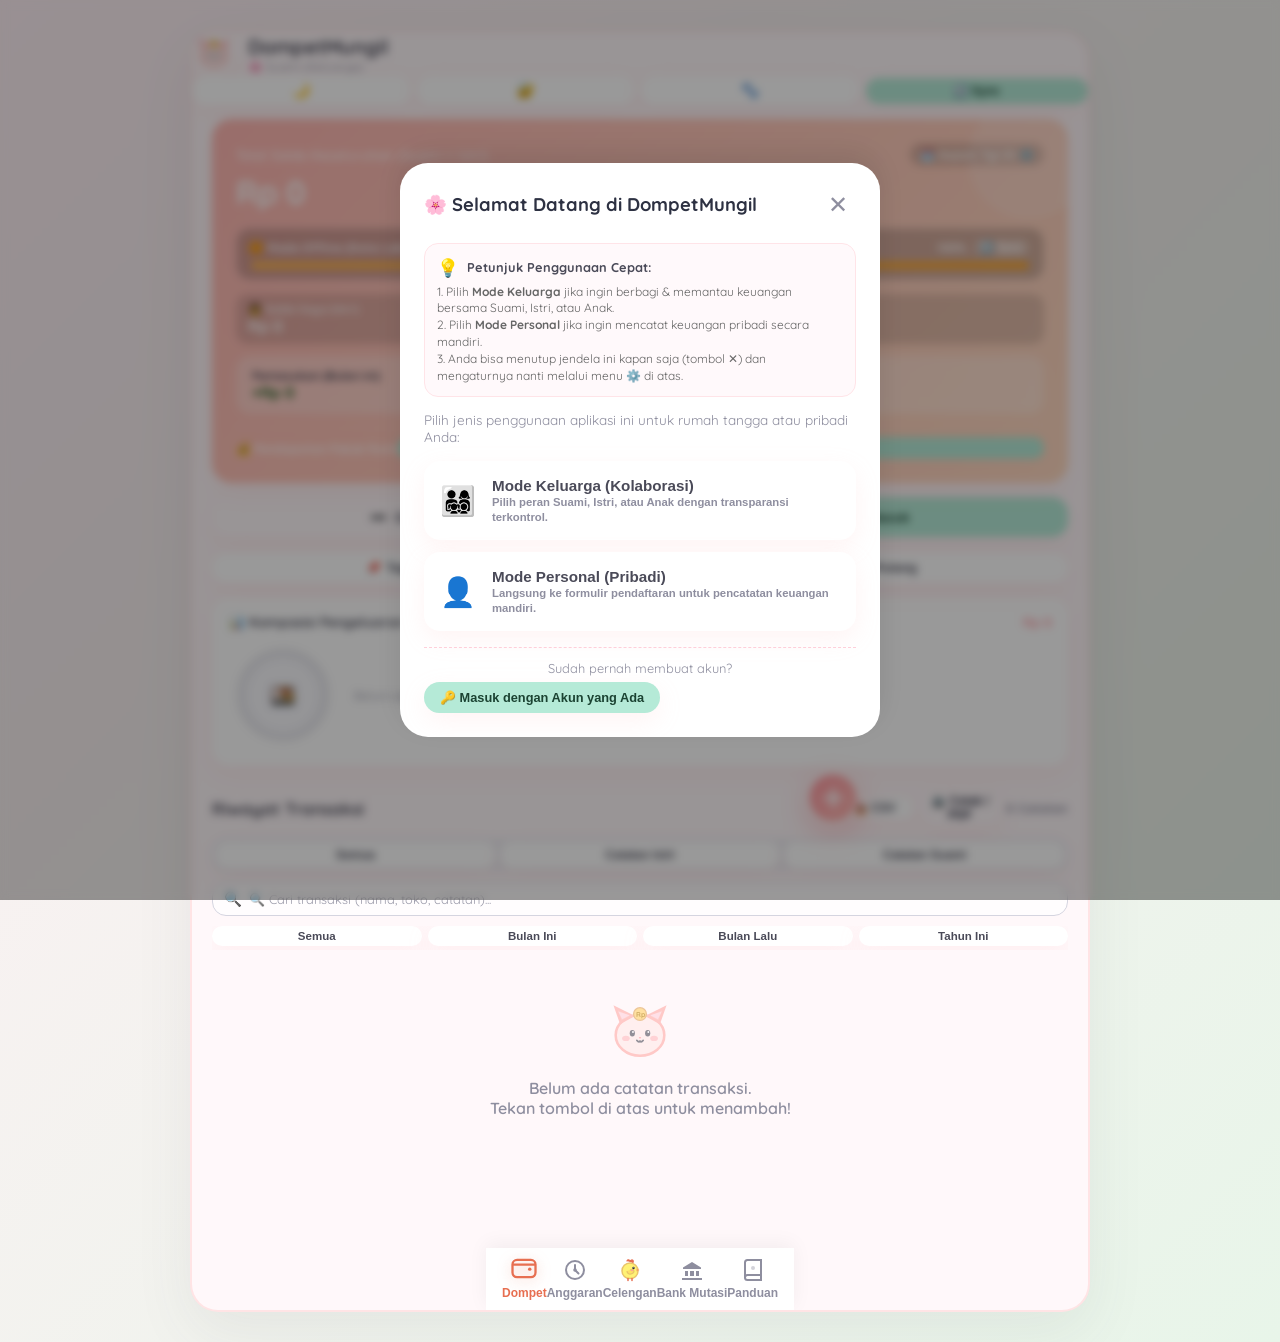
==== web/index.html @ 05f18727 "fix(sync): high-contrast sync progress bar with manual trigger button & in-app installation step gui" ====
<!DOCTYPE html>
<html lang="id">
<head>
  <meta charset="UTF-8">
  <meta name="viewport" content="width=device-width, initial-scale=1.0, maximum-scale=1.0, user-scalable=no">
  <title>DompetMungil - Catatan Keuangan Keluarga (Cute & Ultra-Light)</title>
  <link rel="manifest" href="manifest.json">
  <meta name="theme-color" content="#FFB7B2">
  <meta name="apple-mobile-web-app-capable" content="yes">
  <meta name="apple-mobile-web-app-status-bar-style" content="default">
  <link rel="stylesheet" href="css/style.css?v=20261105_12">
  <link rel="preconnect" href="https://fonts.googleapis.com">
  <link rel="preconnect" href="https://fonts.gstatic.com" crossorigin>
  <link href="https://fonts.googleapis.com/css2?family=Quicksand:wght@500;600;700;800&display=swap" rel="stylesheet">
</head>
<body>

  <!-- Inline Cute SVG Icons Dictionary (100% Orisinal Tanpa Resource Eksternal) -->
  <svg style="display:none;" version="2.0">
    <!-- Maskot Kucing Finansial Lucu -->
    <symbol id="icon-cat-mascot" viewBox="0 0 100 100">
      <ellipse cx="50" cy="55" rx="38" ry="32" fill="#FFEAE8" stroke="#FFAAA6" stroke-width="4"/>
      <polygon points="20,35 12,12 38,25" fill="#FFB7B2" stroke="#FFAAA6" stroke-width="4"/>
      <polygon points="22,30 16,18 34,24" fill="#FFD1DC"/>
      <polygon points="80,35 88,12 62,25" fill="#FFB7B2" stroke="#FFAAA6" stroke-width="4"/>
      <polygon points="78,30 84,18 66,24" fill="#FFD1DC"/>
      <ellipse cx="38" cy="52" rx="4" ry="5" fill="#4A4A58"/>
      <circle cx="39" cy="50" r="1.5" fill="#FFFFFF"/>
      <ellipse cx="62" cy="52" rx="4" ry="5" fill="#4A4A58"/>
      <circle cx="63" cy="50" r="1.5" fill="#FFFFFF"/>
      <ellipse cx="28" cy="60" rx="6" ry="4" fill="#FF9AA2" opacity="0.6"/>
      <ellipse cx="72" cy="60" rx="6" ry="4" fill="#FF9AA2" opacity="0.6"/>
      <polygon points="48,58 52,58 50,61" fill="#FF8E99"/>
      <path d="M 45,63 Q 50,68 50,63 Q 50,68 55,63" fill="none" stroke="#4A4A58" stroke-width="2.5" stroke-linecap="round"/>
      <circle cx="50" cy="22" r="10" fill="#FFD166" stroke="#E0A458" stroke-width="2"/>
      <text x="50" y="26" font-size="11" font-weight="bold" fill="#B27B00" text-anchor="middle">Rp</text>
    </symbol>

    <!-- Maskot Anjing Shiba Inu Lucu -->
    <symbol id="icon-dog-mascot" viewBox="0 0 100 100">
      <circle cx="50" cy="55" r="36" fill="#F4A261" stroke="#E76F51" stroke-width="4"/>
      <polygon points="22,34 16,10 38,22" fill="#F4A261" stroke="#E76F51" stroke-width="3"/>
      <polygon points="78,34 84,10 62,22" fill="#F4A261" stroke="#E76F51" stroke-width="3"/>
      <!-- Pipi Putih Shiba -->
      <path d="M 24,65 Q 50,85 76,65 Q 70,45 50,55 Q 30,45 24,65 Z" fill="#FFF9F5"/>
      <circle cx="36" cy="48" r="4.5" fill="#264653"/>
      <circle cx="64" cy="48" r="4.5" fill="#264653"/>
      <circle cx="37" cy="46" r="1.5" fill="#FFF"/>
      <circle cx="65" cy="46" r="1.5" fill="#FFF"/>
      <ellipse cx="50" cy="58" rx="5" ry="3.5" fill="#264653"/>
      <path d="M 47,62 Q 50,66 53,62" fill="none" stroke="#264653" stroke-width="2.5" stroke-linecap="round"/>
      <circle cx="50" cy="20" r="10" fill="#E9C46A" stroke="#F4A261" stroke-width="2"/>
      <text x="50" y="24" font-size="10" font-weight="bold" fill="#7E4A15" text-anchor="middle">🐶</text>
    </symbol>

    <!-- Maskot Capybara Santai -->
    <symbol id="icon-capybara-mascot" viewBox="0 0 100 100">
      <rect x="22" y="26" width="56" height="58" rx="24" fill="#B08968" stroke="#7F5539" stroke-width="4"/>
      <!-- Telinga Capy -->
      <ellipse cx="22" cy="34" rx="6" ry="8" fill="#7F5539"/>
      <ellipse cx="78" cy="34" rx="6" ry="8" fill="#7F5539"/>
      <!-- Moncong Kotak Khas Capybara -->
      <rect x="30" y="52" width="40" height="28" rx="10" fill="#DDB892"/>
      <ellipse cx="36" cy="45" rx="3.5" ry="4" fill="#3D2B1F"/>
      <ellipse cx="64" cy="45" rx="3.5" ry="4" fill="#3D2B1F"/>
      <!-- Hidung Capy -->
      <line x1="44" y1="62" x2="44" y2="70" stroke="#7F5539" stroke-width="3" stroke-linecap="round"/>
      <line x1="56" y1="62" x2="56" y2="70" stroke="#7F5539" stroke-width="3" stroke-linecap="round"/>
      <!-- Jeruk Santai di Atas Kepala -->
      <circle cx="50" cy="18" r="11" fill="#FF9F1C" stroke="#E07A5F" stroke-width="2"/>
      <circle cx="50" cy="12" r="2.5" fill="#2A9D8F"/>
    </symbol>

    <!-- Maskot Kelinci Imut (Usagi) -->
    <symbol id="icon-bunny-mascot" viewBox="0 0 100 100">
      <ellipse cx="50" cy="60" rx="35" ry="30" fill="#FFFFFF" stroke="#E2CFC4" stroke-width="4"/>
      <!-- Telinga Panjang -->
      <ellipse cx="34" cy="24" rx="9" ry="24" fill="#FFFFFF" stroke="#E2CFC4" stroke-width="3.5"/>
      <ellipse cx="34" cy="24" rx="4.5" ry="17" fill="#FFCAD4"/>
      <ellipse cx="66" cy="24" rx="9" ry="24" fill="#FFFFFF" stroke="#E2CFC4" stroke-width="3.5"/>
      <ellipse cx="66" cy="24" rx="4.5" ry="17" fill="#FFCAD4"/>
      <!-- Mata Merah Muda -->
      <circle cx="38" cy="56" r="4.5" fill="#D90429"/>
      <circle cx="62" cy="56" r="4.5" fill="#D90429"/>
      <circle cx="39" cy="54" r="1.5" fill="#FFF"/>
      <circle cx="63" cy="54" r="1.5" fill="#FFF"/>
      <ellipse cx="26" cy="65" rx="5" ry="3" fill="#FFB7B2" opacity="0.6"/>
      <ellipse cx="74" cy="65" rx="5" ry="3" fill="#FFB7B2" opacity="0.6"/>
      <path d="M 46,67 Q 50,71 54,67" fill="none" stroke="#4A4A58" stroke-width="2" stroke-linecap="round"/>
    </symbol>

    <!-- Maskot Panda Menggemaskan -->
    <symbol id="icon-panda-mascot" viewBox="0 0 100 100">
      <circle cx="50" cy="55" r="36" fill="#FFFFFF" stroke="#333333" stroke-width="4"/>
      <!-- Telinga Hitam -->
      <circle cx="22" cy="28" r="13" fill="#2B2D42"/>
      <circle cx="78" cy="28" r="13" fill="#2B2D42"/>
      <!-- Lingkar Mata Panda -->
      <ellipse cx="34" cy="52" rx="9" ry="12" fill="#2B2D42"/>
      <circle cx="35" cy="50" r="3.5" fill="#FFF"/>
      <ellipse cx="66" cy="52" rx="9" ry="12" fill="#2B2D42"/>
      <circle cx="65" cy="50" r="3.5" fill="#FFF"/>
      <!-- Hidung & Senyum -->
      <ellipse cx="50" cy="64" rx="5" ry="3" fill="#2B2D42"/>
      <path d="M 46,70 Q 50,74 54,70" fill="none" stroke="#2B2D42" stroke-width="2.5" stroke-linecap="round"/>
      <!-- Daun Bambu Keberuntungan -->
      <path d="M 46,14 C 44,8 56,8 54,14 Z" fill="#52B788"/>
    </symbol>

    <!-- Ikon Dompet Manis -->
    <symbol id="icon-wallet" viewBox="0 0 24 24">
      <rect x="2" y="5" width="20" height="15" rx="4" fill="none" stroke="currentColor" stroke-width="2"/>
      <path d="M2 9h20" stroke="currentColor" stroke-width="2"/>
      <circle cx="17" cy="13" r="1.5" fill="currentColor"/>
    </symbol>

    <!-- Ikon Transaksi / Daftar -->
    <symbol id="icon-list" viewBox="0 0 24 24">
      <path d="M4 6h16M4 12h16M4 18h10" stroke="currentColor" stroke-width="2.2" stroke-linecap="round"/>
    </symbol>

    <!-- Ikon Bank / Mutasi -->
    <symbol id="icon-bank" viewBox="0 0 24 24">
      <path d="M3 9.5L12 4l9 5.5v1.5H3V9.5zm2 3.5h3v5H5v-5zm5 0h4v5h-4v-5zm6 0h3v5h-3v-5zM2 20h20v2H2v-2z" fill="currentColor"/>
    </symbol>

    <!-- Ikon Celengan Ayam Lucu (Kawaii Chicken Icon) -->
    <symbol id="icon-chicken" viewBox="0 0 24 24">
      <!-- Jengger Ayam Merah -->
      <path d="M9 3c0-1 1-1.5 2-1s1.5 1 2 0.5 1-1 2 0-0.5 1.5 0 2.5" fill="#E76F51" stroke="#E76F51" stroke-width="1.2" stroke-linecap="round"/>
      <!-- Tubuh Ayam Bulat Imut -->
      <path d="M4 13c0-4.5 3.5-8 8-8s8 3.5 8 8c0 4.5-3.5 7.5-8 7.5S4 17.5 4 13z" fill="#FFF275" stroke="#E9C46A" stroke-width="1.5"/>
      <!-- Sayap Membal -->
      <path d="M9 13c0 2 2 3.5 4 3s3-2 3-3-2-2-4-1" fill="#FFE066" stroke="#E9C46A" stroke-width="1.2"/>
      <!-- Mata Berbinar -->
      <circle cx="15.5" cy="10" r="1.2" fill="#2B2D42"/>
      <circle cx="15.8" cy="9.6" r="0.4" fill="#FFF"/>
      <!-- Paruh Segitiga Oranye -->
      <polygon points="18.5,10.5 21.5,12 18.5,13.5" fill="#F4A261"/>
      <!-- Pipi Merona -->
      <ellipse cx="14" cy="12.5" rx="1.2" ry="0.8" fill="#FF9AA2" opacity="0.8"/>
      <!-- Kaki Ayam Kecil -->
      <path d="M10 20.5v2M14 20.5v2" stroke="#E76F51" stroke-width="1.5" stroke-linecap="round"/>
    </symbol>

    <!-- Ikon Buku Panduan Manis -->
    <symbol id="icon-book" viewBox="0 0 24 24">
      <path d="M4 19.5A2.5 2.5 0 0 1 6.5 17H20" fill="none" stroke="currentColor" stroke-width="2" stroke-linecap="round"/>
      <path d="M6.5 2H20v20H6.5A2.5 2.5 0 0 1 4 19.5v-15A2.5 2.5 0 0 1 6.5 2z" fill="none" stroke="currentColor" stroke-width="2" stroke-linecap="round"/>
      <circle cx="12" cy="10" r="2" fill="currentColor" opacity="0.4"/>
    </symbol>

    <!-- Ikon Pengaturan Rapi -->
    <symbol id="icon-settings" viewBox="0 0 24 24">
      <circle cx="12" cy="12" r="3" fill="none" stroke="currentColor" stroke-width="2"/>
      <path d="M19.4 15a1.65 1.65 0 0 0 .33 1.82l.06.06a2 2 0 1 1-2.83 2.83l-.06-.06a1.65 1.65 0 0 0-1.82-.33 1.65 1.65 0 0 0-1 1.51V21a2 2 0 0 1-4 0v-.09A1.65 1.65 0 0 0 9 19.4a1.65 1.65 0 0 0-1.82.33l-.06.06a2 2 0 1 1-2.83-2.83l.06-.06a1.65 1.65 0 0 0 .33-1.82 1.65 1.65 0 0 0-1.51-1H3a2 2 0 0 1 0-4h.09A1.65 1.65 0 0 0 4.6 9a1.65 1.65 0 0 0-.33-1.82l-.06-.06a2 2 0 1 1 2.83-2.83l.06.06a1.65 1.65 0 0 0 1.82.33H9a1.65 1.65 0 0 0 1-1.51V3a2 2 0 0 1 4 0v.09a1.65 1.65 0 0 0 1 1.51 1.65 1.65 0 0 0 1.82-.33l.06-.06a2 2 0 1 1 2.83 2.83l-.06.06a1.65 1.65 0 0 0-.33 1.82V9a1.65 1.65 0 0 0 1.51 1H21a2 2 0 0 1 0 4h-.09a1.65 1.65 0 0 0-1.51 1z" fill="none" stroke="currentColor" stroke-width="2"/>
    </symbol>

    <!-- Ikon Anggaran Bulanan Beranimasi Target -->
    <symbol id="icon-budget" viewBox="0 0 24 24">
      <circle cx="12" cy="12" r="9" fill="none" stroke="currentColor" stroke-width="2"/>
      <path d="M12 7v5l3.5 3.5" fill="none" stroke="currentColor" stroke-width="2" stroke-linecap="round"/>
      <circle cx="12" cy="12" r="1.8" fill="currentColor"/>
    </symbol>

    <!-- Ikon Surat Gmail Kawaii -->
    <symbol id="icon-mail" viewBox="0 0 24 24">
      <rect x="2" y="4" width="20" height="16" rx="4" fill="none" stroke="currentColor" stroke-width="2"/>
      <path d="M3 6.5l9 6.5 9-6.5" fill="none" stroke="currentColor" stroke-width="2" stroke-linecap="round" stroke-linejoin="round"/>
    </symbol>

    <!-- Ikon Koin Berkilau -->
    <symbol id="icon-coin" viewBox="0 0 24 24">
      <circle cx="12" cy="12" r="8.5" fill="#FFE066" stroke="#F4A261" stroke-width="1.8"/>
      <circle cx="12" cy="12" r="5.5" fill="none" stroke="#F4A261" stroke-width="1.2" stroke-dasharray="2 1.5"/>
      <text x="12" y="15" font-size="8" font-weight="900" fill="#E76F51" text-anchor="middle">Rp</text>
    </symbol>

    <!-- Ikon Makanan & Belanja Lucu -->
    <symbol id="cute-cat-food" viewBox="0 0 24 24">
      <path d="M18 6h-2c0-2.21-1.79-4-4-4S8 3.79 8 6H6c-1.1 0-2 .9-2 2v12c0 1.1.9 2 2 2h12c1.1 0 2-.9 2-2V8c0-1.1-.9-2-2-2zm-6-2c1.1 0 2 .9 2 2h-4c0-1.1.9-2 2-2zm6 16H6V8h2v2c0 .55.45 1 1 1s1-.45 1-1V8h4v2c0 .55.45 1 1 1s1-.45 1-1V8h2v12z" fill="currentColor"/>
    </symbol>
  </svg>

  <div class="app-container">
    <!-- Header Aplikasi -->
    <header class="app-header">
      <div class="brand-section">
        <div class="mascot-avatar" id="mascotAvatarContainer" onclick="openThemeSelectorModal()" style="cursor:pointer;" title="Klik untuk ganti maskot cute!">
          <svg style="width:36px; height:36px;"><use id="currentMascotUse" href="#icon-cat-mascot"></use></svg>
        </div>
        <div>
          <h1 class="brand-title">DompetMungil</h1>
          <p class="brand-subtitle" id="userRoleBadge">🌸 Suami (Keluarga)</p>
        </div>
      </div>
      <div style="display:flex; gap:6px; align-items:center;">
        <button class="btn-cute" id="btnToggleDarkMode" onclick="toggleDarkMode()" style="padding: 6px 8px; font-size: 0.9rem;" title="Mode Malam / Siang">
          🌙
        </button>
        <button class="btn-cute" onclick="openPinConfigModal()" style="padding: 6px 8px; font-size: 0.9rem;" title="Kunci PIN Layar (App Lock)">
          🔐
        </button>
        <button class="btn-cute" onclick="openThemeSelectorModal()" style="padding: 6px 8px; font-size: 0.9rem;" title="Ganti Karakter Hewan">
          🐾
        </button>
        <button class="btn-cute mint" id="btnSyncNow" style="padding: 6px 10px; font-size: 0.75rem;">
          🔄 Sync
        </button>
      </div>
    </header>

    <!-- OOM / Offline Recovery Banner -->
    <div id="recoveryBanner" class="recovery-banner hidden">
      <span style="font-size: 1.4rem;">💡</span>
      <div style="flex:1;">
        <strong id="recoveryTitle">Pemulihan Transaksi</strong>
        <p id="recoveryDesc" style="font-size:0.75rem; color:#6D4C41;">Ada transaksi tersimpan di memori HP. Sedang disinkronisasi ke server...</p>
      </div>
    </div>

    <!-- Main View: Beranda / Dashboard -->
    <main id="viewHome" class="view-panel">
      <!-- Kartu Dompet & Ringkasan -->
      <section class="card-wallet">
        <div style="display:flex; justify-content:space-between; align-items:center;">
          <div class="wallet-balance-label">Total Saldo Keseluruhan (Suami + Istri)</div>
          <div id="salaryPaydayIndicator" onclick="openSalaryModal()" style="font-size:0.75rem; background:rgba(0,0,0,0.15); color:#FFF; font-weight:700; padding:4px 10px; border-radius:12px; cursor:pointer;" title="Klik untuk atur tanggal gajian & recall pemasukan bulanan">
            🗓️ Gajian: <span id="paydayDateText">Tgl 25</span> ⚙️
          </div>
        </div>
        <div class="wallet-balance-val" id="totalBalanceDisplay">Rp 0</div>

        <!-- Indikator & Progress Bar Sinkronisasi Terpadu di Dalam Dompet -->
        <div id="walletSyncProgressContainer" style="background:rgba(0,0,0,0.18); border-radius:14px; padding:10px 14px; margin-bottom:14px; border:1px solid rgba(255,255,255,0.3); transition:all 0.3s ease;">
          <div style="display:flex; justify-content:space-between; align-items:center; font-size:0.75rem; font-weight:700; color:#FFF; margin-bottom:6px;">
            <div style="display:flex; align-items:center; gap:6px;">
              <span id="syncStatusPulse" style="width:10px; height:10px; border-radius:50%; background:#7BDCB5; display:inline-block; box-shadow:0 0 10px #7BDCB5; animation:pulseGlow 2s infinite ease-in-out;"></span>
              <span id="syncStatusText">Data Tersinkronisasi Otomatis</span>
            </div>
            <div style="display:flex; align-items:center; gap:8px;">
              <span id="syncProgressPercent" style="font-size:0.75rem; font-weight:800; color:#FFF;">100%</span>
              <button onclick="triggerSyncWithServer()" style="background:rgba(255,255,255,0.25); border:none; color:#FFF; border-radius:8px; padding:2px 6px; font-size:0.68rem; font-weight:700; cursor:pointer;" title="Sinkronkan Sekarang">🔄 Sync</button>
            </div>
          </div>
          <!-- Progress Bar Animasi Berwarna Kontras -->
          <div style="width:100%; height:7px; background:rgba(0,0,0,0.3); border-radius:8px; overflow:hidden;">
            <div id="syncProgressBar" style="width:100%; height:100%; background:linear-gradient(90deg, #7BDCB5, #B5EAD7); border-radius:8px; transition:width 0.4s ease, background 0.3s ease;"></div>
          </div>
        </div>

        <!-- 3 Saldo Transparansi Keluarga: Total Bersama, Saldo Saya, Saldo Pasangan -->
        <div style="display:grid; grid-template-columns:1fr 1fr; gap:8px; margin-bottom:12px;">
          <div style="background:rgba(0,0,0,0.12); padding:8px 12px; border-radius:12px;">
            <div style="font-size:0.7rem; color:rgba(255,255,255,0.9); font-weight:700;" id="myBalanceLabel">👤 Saldo Saya</div>
            <div style="font-size:1rem; font-weight:800; color:#FFF;" id="myBalanceDisplay">Rp 0</div>
          </div>
          <div style="background:rgba(0,0,0,0.12); padding:8px 12px; border-radius:12px;">
            <div style="font-size:0.7rem; color:rgba(255,255,255,0.9); font-weight:700;" id="spouseBalanceLabel">💍 Saldo Pasangan</div>
            <div style="font-size:1rem; font-weight:800; color:#FFF;" id="spouseBalanceDisplay">Rp 0</div>
          </div>
        </div>

        <div class="wallet-stats-grid">
          <div>
            <div class="stat-item-label" style="color:#2D3142; font-weight:700;">Pemasukan (Bulan ini)</div>
            <div class="stat-item-val" id="totalIncomeDisplay" style="color:#1B5E20; font-weight:800;">+Rp 0</div>
          </div>
          <div>
            <div class="stat-item-label" style="color:#2D3142; font-weight:700;">Pengeluaran (Bulan ini)</div>
            <div class="stat-item-val" id="totalExpenseDisplay" style="color:#B71C1C; font-weight:800;">-Rp 0</div>
          </div>
        </div>

        <!-- Tombol Recall Cepat Pemasukan Bulanan Pasti -->
        <div style="margin-top:12px; padding-top:10px; border-top:1px dashed rgba(255,255,255,0.3); display:flex; justify-content:space-between; align-items:center;">
          <small style="font-size:0.75rem; opacity:0.95; font-weight:700;">💰 Pendapatan Pokok Rutin</small>
          <button onclick="recallMonthlySalary()" class="btn-cute mint" style="padding:4px 10px; font-size:0.75rem; border-radius:10px;">
            ⚡ Terapkan Gaji Bulan Ini
          </button>
        </div>
      </section>

      <!-- Tombol Aksi Cepat -->
      <section class="quick-actions-bar">
        <button class="btn-cute primary" id="btnOpenAddExpense">
          <span>➖</span> Catat Keluar
        </button>
        <button class="btn-cute mint" id="btnOpenAddIncome">
          <span>➕</span> Catat Masuk
        </button>
      </section>

      <!-- Mini Shortcut Fitur Pintar -->
      <div id="smartShortcutsGrid" style="display:grid; grid-template-columns:1fr 1fr; gap:8px; margin-bottom:14px; padding: 0 20px;">
        <button type="button" class="btn-cute" onclick="switchTab('bills')" style="padding:8px 10px; font-size:0.75rem; justify-content:center; gap:6px;">
          <span>📌</span> Tagihan Bulanan
        </button>
        <button type="button" class="btn-cute" onclick="switchTab('debts')" style="padding:8px 10px; font-size:0.75rem; justify-content:center; gap:6px;">
          <span>🤝</span> Hutang & Piutang
        </button>
      </div>

      <!-- Ringkasan Komposisi Pengeluaran (Pie Chart SVG Murni) -->
      <section id="pieChartSection" style="background:#fff; border-radius:18px; padding:16px; margin:0 20px 16px; box-shadow:var(--shadow-soft);">
        <div style="display:flex; justify-content:space-between; align-items:center; margin-bottom:10px;">
          <strong style="font-size:0.85rem; color:var(--text-primary);">📊 Komposisi Pengeluaran</strong>
          <span id="chartTotalExpense" style="font-size:0.8rem; font-weight:700; color:var(--danger-pastel);">Rp 0</span>
        </div>
        <div style="display:flex; align-items:center; gap:16px;">
          <div style="position:relative; width:110px; height:110px; flex-shrink:0;">
            <svg id="pieChartSvg" viewBox="0 0 42 42" style="width:100%; height:100%; transform: rotate(-90deg); border-radius:50%;">
              <circle cx="21" cy="21" r="15.91549430918954" fill="#F8F8FC" stroke="#ECECF0" stroke-width="4"></circle>
            </svg>
            <div style="position:absolute; top:0; left:0; width:100%; height:100%; display:flex; align-items:center; justify-content:center; pointer-events:none;">
              <span style="font-size:1.3rem;">🍱</span>
            </div>
          </div>
          <div id="pieChartLegend" style="flex:1; display:flex; flex-direction:column; gap:4px; font-size:0.75rem; max-height:100px; overflow-y:auto;">
            <!-- Legend Kategori Dimuat Dinamis -->
            <span style="color:var(--text-muted);">Belum ada data pengeluaran.</span>
          </div>
        </div>
      </section>

      <!-- Riwayat Transaksi dengan Filter & Ekspor -->
      <section>
        <div class="section-title" style="flex-wrap:wrap; gap:8px;">
          <span>Riwayat Transaksi</span>
          <div style="display:flex; align-items:center; gap:6px;">
            <button onclick="exportTransactionsCSV()" class="btn-cute" style="padding:4px 8px; font-size:0.75rem;" title="Ekspor data ke CSV / Excel">
              📥 CSV
            </button>
            <button onclick="printFinancialReport()" class="btn-cute primary" style="padding:4px 8px; font-size:0.75rem;" title="Cetak struk laporan bulanan / Simpan sebagai PDF">
              🖨️ Cetak / PDF
            </button>
            <span style="font-size: 0.8rem; color: var(--text-muted);" id="txCounter">0 Catatan</span>
          </div>
        </div>

        <!-- Tab Khusus Pasangan (Semua Transaksi, Catatan Saya, Catatan Pasangan) -->
        <div style="display:flex; gap:6px; margin: 0 20px 10px; background:#F0F0F5; padding:4px; border-radius:14px;">
          <button id="authorTabAll" class="btn-cute author-filter-btn active" onclick="filterByAuthor('all')" style="flex:1; padding:6px 4px; font-size:0.75rem; border-radius:10px; justify-content:center;">Semua</button>
          <button id="authorTabMe" class="btn-cute author-filter-btn" onclick="filterByAuthor('me')" style="flex:1; padding:6px 4px; font-size:0.75rem; border-radius:10px; justify-content:center;">Catatan Saya</button>
          <button id="authorTabSpouse" class="btn-cute author-filter-btn" onclick="filterByAuthor('spouse')" style="flex:1; padding:6px 4px; font-size:0.75rem; border-radius:10px; justify-content:center;">Catatan Pasangan</button>
        </div>

        <!-- Kolom Pencarian Cepat Transaksi -->
        <div style="position:relative; margin: 0 20px 10px;">
          <input type="text" id="txSearchInput" class="form-input" placeholder="🔍 Cari transaksi (nama, toko, catatan)..." style="padding:8px 12px 8px 36px; font-size:0.8rem; border-radius:14px;" oninput="onSearchTxInput()">
          <span style="position:absolute; left:12px; top:50%; transform:translateY(-50%); font-size:0.9rem; pointer-events:none;">🔍</span>
          <button id="btnClearSearch" onclick="clearTxSearch()" style="display:none; position:absolute; right:10px; top:50%; transform:translateY(-50%); background:none; border:none; color:#888; font-size:1rem; cursor:pointer;">✕</button>
        </div>

        <!-- Filter Rentang Tanggal -->
        <div style="display:flex; gap:6px; margin: 0 20px 10px; overflow-x:auto; padding-bottom:4px;">
          <button class="btn-cute date-filter-btn active" onclick="filterTransactions('all')" style="padding:4px 10px; font-size:0.72rem; border-radius:12px;">Semua</button>
          <button class="btn-cute date-filter-btn" onclick="filterTransactions('this_month')" style="padding:4px 10px; font-size:0.72rem; border-radius:12px;">Bulan Ini</button>
          <button class="btn-cute date-filter-btn" onclick="filterTransactions('last_month')" style="padding:4px 10px; font-size:0.72rem; border-radius:12px;">Bulan Lalu</button>
          <button class="btn-cute date-filter-btn" onclick="filterTransactions('this_year')" style="padding:4px 10px; font-size:0.72rem; border-radius:12px;">Tahun Ini</button>
        </div>

        <div class="tx-list" id="txContainer">
          <!-- Transaksi akan dimuat dinamis dari IndexedDB & Server -->
          <div style="text-align:center; padding: 40px; color: var(--text-muted);">
            <svg style="width:64px; height:64px; opacity:0.6;"><use href="#icon-cat-mascot"></use></svg>
            <p style="margin-top:10px; font-weight:600;">Belum ada catatan transaksi.<br>Tekan tombol di atas untuk menambah!</p>
          </div>
        </div>
      </section>
    </main>

    <!-- View: Integrasi Bank Indonesia -->
    <main id="viewBank" class="view-panel" style="display:none; padding: 20px;">
      <h2 style="font-size:1.2rem; font-weight:800; margin-bottom:8px;">🏦 Integrasi Mutasi Rekening</h2>
      <p style="font-size:0.85rem; color:var(--text-muted); margin-bottom:16px;">
        Pilih metode pembacaan mutasi rekening yang Anda sukai. Semua data dienkripsi dengan AES-256 lokal di Odroid STB.
      </p>

      <!-- Selector Tab: File Import vs Login Google (Aplikasi Tertaut) -->
      <div style="display:flex; gap:8px; margin-bottom:16px;">
        <button class="btn-cute primary" id="tabBtnBankFile" onclick="switchBankTab('file')">📄 Unggah e-Statement / CSV</button>
        <button class="btn-cute" id="tabBtnBankGoogle" onclick="switchBankTab('google')">🌐 Tautkan Akun Google</button>
      </div>

      <!-- Opsi 1: File CSV / e-Statement Import -->
      <div id="bankSectionFile" style="background:#fff; border-radius:18px; padding:20px; box-shadow:var(--shadow-soft);">
        <label class="form-label">Pilih Bank / E-Wallet</label>
        <select class="form-select" id="bankSelect">
          <option value="BCA">BCA (KlikBCA / myBCA / CSV)</option>
          <option value="Mandiri">Bank Mandiri (Livin' / e-Statement)</option>
          <option value="BRI">BRI (BRImo / Mutasi PDF-CSV)</option>
          <option value="BNI">BNI Mobile Banking</option>
          <option value="JAGO">Bank Jago / GoPay</option>
        </select>

        <label class="form-label" style="margin-top:16px;">Tempel Isi Mutasi / Unggah CSV</label>
        <textarea id="bankRawText" class="form-input" style="height:110px; resize:none;" placeholder="Contoh: 04/11/2026 TRSF E-BANKING DB 50.000,00 INDOMARET..."></textarea>

        <button class="btn-cute primary" id="btnProcessBankImport" style="width:100%; margin-top:16px; padding:14px;">
          ✨ Proses Mutasi Aman & Enkripsi
        </button>
      </div>

      <!-- Opsi 2: Integrasi Google Mail (Gmail) Notifikasi Bank -->
      <div id="bankSectionGoogle" style="display:none; background:#fff; border-radius:18px; padding:20px; box-shadow:var(--shadow-soft);">
        <div style="display:flex; align-items:center; gap:12px; margin-bottom:14px;">
          <div style="width:44px; height:44px; border-radius:14px; background:linear-gradient(135deg, #FFEBE6 0%, #FFF5EB 100%); display:flex; align-items:center; justify-content:center; border:1px solid #FFD1DC;">
            <svg style="width:24px; height:24px; color:#E76F51;"><use href="#icon-mail"></use></svg>
          </div>
          <div>
            <h3 style="font-size:1rem; font-weight:800; color:#2D3142;">Koneksi Google Mail (Gmail)</h3>
            <p style="font-size:0.75rem; color:var(--text-muted);">Baca notifikasi transaksi e-wallet & bank langsung ke STB</p>
          </div>
        </div>

        <!-- Pemilih Metode Koneksi Gmail (Mudah vs Lanjutan) -->
        <div style="display:grid; grid-template-columns:1fr 1fr; gap:8px; margin-bottom:16px;">
          <button type="button" class="btn-cute primary" id="tabBtnGmailAppPass" onclick="switchGmailMethod('app_pass')" style="padding:8px 10px; font-size:0.75rem; justify-content:center;">
            ⚡ Sandi Aplikasi (16-Digit)
          </button>
          <button type="button" class="btn-cute" id="tabBtnGmailOAuth" onclick="switchGmailMethod('oauth')" style="padding:8px 10px; font-size:0.75rem; justify-content:center;">
            🌐 Google OAuth2
          </button>
        </div>

        <!-- METODE A: Google App Password (16 Digit - Sangat Mudah & Anti Ribet) -->
        <div id="gmailMethodAppPass" style="display:block;">
          <div style="background:#FFF9E6; border-left:4px solid #FFA000; padding:12px; border-radius:12px; font-size:0.78rem; margin-bottom:14px; color:#5D4037; line-height:1.5;">
            💡 <strong>Paling Mudah untuk Odroid / STB:</strong><br>
            Tidak perlu repot membuat Client ID Google Cloud! Cukup buat <strong>Sandi Aplikasi (App Password)</strong> 16-digit sekali saja di akun Google Anda.
          </div>

          <div class="form-group">
            <label class="form-label">Alamat Email Gmail Anda</label>
            <input type="email" id="gmailUserEmail" class="form-input" placeholder="contoh: namaanda@gmail.com">
          </div>

          <div class="form-group">
            <label class="form-label">Sandi Aplikasi Google (16 Huruf)</label>
            <input type="password" id="gmailAppPassword" class="form-input" placeholder="contoh: abcd efgh ijkl mnop" maxlength="20">
          </div>

          <div style="display:flex; gap:8px; margin-top:8px;">
            <button class="btn-cute primary" onclick="saveAndTestGmailAppPass()" style="flex:1; padding:12px; font-size:0.85rem; justify-content:center;">
              ✨ Sambungkan & Tes Gmail
            </button>
            <button class="btn-cute" onclick="openGmailAppPassGuide()" style="padding:12px 14px; font-size:0.85rem;" title="Lihat Cara Buat Sandi Aplikasi">
              ❓ Cara Buat
            </button>
          </div>

          <!-- Petunjuk 3 Langkah Buat App Password -->
          <details id="gmailAppPassDetails" style="margin-top:14px; background:#F8F9FA; border-radius:12px; padding:10px 12px; font-size:0.76rem; color:#444;">
            <summary style="cursor:pointer; color:#1976D2; font-weight:700;">📖 3 Langkah Mudah Membuat Sandi Aplikasi (Hanya 1 Menit):</summary>
            <ol style="padding-left:18px; margin-top:8px; line-height:1.7;">
              <li>Buka halaman <a href="https://myaccount.google.com/apppasswords" target="_blank" style="color:#1976D2; font-weight:700; text-decoration:underline;">myaccount.google.com/apppasswords</a> di browser Anda.</li>
              <li>Beri nama aplikasi, ketik: <strong>DompetMungil</strong> lalu klik tombol <strong>Buat (Create)</strong>.</li>
              <li>Google akan menampilkan <strong>16 karakter huruf kuning</strong> (contoh: <code>abcd efgh ijkl mnop</code>). Salin dan tempelkan ke kolom di atas!</li>
            </ol>
          </details>
        </div>

        <!-- METODE B: OAuth2 Client ID (Tipe Desktop App) -->
        <div id="gmailMethodOAuth" style="display:none;">
          <div style="background:#E8F5E9; border-left:4px solid #4CAF50; padding:12px; border-radius:12px; font-size:0.78rem; margin-bottom:14px; color:#2E7D32; line-height:1.45;">
            ✨ <strong>Muncul di Akun Google Anda:</strong><br>
            Setelah tautan ini aktif, <strong>DompetMungil</strong> akan otomatis terdaftar di halaman <em>Aplikasi Tertaut (myaccount.google.com/linkedapps)</em>.
          </div>

          <div style="background:#FFF8E1; border:1px solid #FFE082; border-radius:14px; padding:14px; margin-bottom:14px;">
            <label class="form-label" style="font-weight:700; color:#5D4037; margin-bottom:4px;">🔑 Google Client ID Anda</label>
            <p style="font-size:0.76rem; color:#666; line-height:1.4; margin-bottom:8px;">
              Client ID dari Google Cloud Console (pilih tipe <strong>Desktop app</strong>):
            </p>
            <div style="display:flex; gap:8px;">
              <input type="text" id="customGoogleClientId" class="form-input" placeholder="contoh: 123456-xxxx.apps.googleusercontent.com" style="font-size:0.8rem;">
              <button class="btn-cute mint" onclick="saveGoogleClientId()" style="white-space:nowrap; padding:8px 12px; font-size:0.8rem;">Simpan ID</button>
            </div>

            <details style="margin-top:12px; font-size:0.76rem; color:#444;">
              <summary style="cursor:pointer; color:#1565C0; font-weight:700; padding:4px 0;">📖 Langkah Buat Client ID (Desktop App):</summary>
              <ol style="padding-left:18px; margin-top:8px; line-height:1.6;">
                <li>Buka <a href="https://console.cloud.google.com/apis/credentials" target="_blank" style="color:#1976D2; font-weight:700; text-decoration:underline;">Google Cloud Console</a>.</li>
                <li>Pilih <strong>+ CREATE CREDENTIALS</strong> &raquo; <strong>OAuth client ID</strong>.</li>
                <li>Pada <em>Application type</em>, pilih: <strong style="color:#C2185B;">Desktop app</strong>.</li>
                <li>Beri nama <strong>DompetMungil</strong> lalu klik <strong>CREATE</strong>.</li>
                <li>Salin Client ID tersebut dan tempelkan ke kolom di atas.</li>
              </ol>
            </details>
          </div>

          <!-- Tombol Tautkan dengan Redirect Resmi Google -->
          <button type="button" id="btnRedirectGoogleOAuth" class="btn-cute primary" style="width:100%; padding:14px; font-weight:700; font-size:0.9rem; justify-content:center;">
            <svg style="width:20px; height:20px; vertical-align:middle; margin-right:8px;" viewBox="0 0 24 24">
              <path fill="#4285F4" d="M22.56 12.25c0-.78-.07-1.53-.2-2.25H12v4.26h5.92c-.26 1.37-1.04 2.53-2.21 3.31v2.77h3.57c2.08-1.92 3.28-4.74 3.28-8.09z"/>
              <path fill="#34A853" d="M12 23c2.97 0 5.46-.98 7.28-2.66l-3.57-2.77c-.98.66-2.23 1.06-3.71 1.06-2.86 0-5.29-1.93-6.16-4.53H2.18v2.84C3.99 20.53 7.7 23 12 23z"/>
              <path fill="#FBBC05" d="M5.84 14.09c-.22-.66-.35-1.36-.35-2.09s.13-1.43.35-2.09V7.06H2.18C1.43 8.55 1 10.22 1 12s.43 3.45 1.18 4.94l2.85-2.22.81-.63z"/>
              <path fill="#EA4335" d="M12 5.38c1.62 0 3.06.56 4.21 1.64l3.15-3.15C17.45 2.09 14.97 1 12 1 7.7 1 3.99 3.47 2.18 7.06l3.66 2.84c.87-2.6 3.3-4.52 6.16-4.52z"/>
            </svg>
            Tautkan Akun Google Sekarang (OAuth Redirect)
          </button>
        </div>

        <!-- Status Terhubung Terpadu -->
        <div id="googleConnectedCard" style="display:none; background:#F0FFF4; border-radius:14px; padding:14px; margin-top:16px; border:1px solid #A5D6A7;">
          <div style="display:flex; align-items:center; justify-content:space-between;">
            <div style="display:flex; align-items:center; gap:10px;">
              <span style="font-size:1.4rem;">✅</span>
              <div>
                <strong id="connectedGoogleEmail" style="font-size:0.85rem; color:#2E7D32;">user@gmail.com</strong>
                <p id="connectedGoogleMethod" style="font-size:0.75rem; color:#388E3C; font-weight:600;">Status: Terhubung & Aktif</p>
              </div>
            </div>
            <button onclick="disconnectGoogleAccount()" class="btn-cute" style="padding:6px 10px; font-size:0.75rem; color:#D32F2F;">Putuskan</button>
          </div>
        </div>

        <p style="text-align:center; font-size:0.75rem; color:#888; margin-top:10px;">
          Setelah klik, Google akan meminta izin akses dan otomatis menambahkan DompetMungil ke daftar Aplikasi Tertaut Anda.
        </p>
      </div>
    </main>

    <!-- View: Panduan Penggunaan Interaktif (In-App Guide) -->
    <main id="viewGuide" class="view-panel" style="display:none; padding: 20px 20px 90px;">
      <div style="text-align:center; margin-bottom: 20px;">
        <svg style="width:60px; height:60px;"><use href="#icon-cat-mascot"></use></svg>
        <h2 style="font-weight:800; font-size:1.3rem; margin-top:8px;">Buku Panduan & Konfigurasi</h2>
        <p style="font-size:0.85rem; color:var(--text-muted);">Panduan ramah untuk mengelola keuangan rumah tangga</p>
      </div>

      <!-- Tombol Re-Konfigurasi Cepat Akun & Mode -->
      <div style="background:#FFF0F5; border:1.5px dashed var(--pink-pastel); border-radius:18px; padding:16px; margin-bottom:16px; text-align:center;">
        <h4 style="font-size:0.95rem; font-weight:700; color:#4A4A58;">⚙️ Konfigurasi Ulang Profil / Peran</h4>
        <p style="font-size:0.8rem; color:var(--text-muted); margin:4px 0 12px;">Ingin mengganti mode akun antara Personal atau Keluarga (Suami/Istri/Anak)?</p>
        <button class="btn-cute primary" onclick="document.getElementById('onboardingModal').classList.add('active')" style="margin:0 auto; padding:10px 18px;">
          Buka Wizard Konfigurasi Akun 👨‍👩‍👧‍👦
        </button>
      </div>

      <!-- Kartu Panduan Langkah Instalasi Odroid C2 / STB -->
      <div style="background:#FFFDFE; border:1.5px solid #FFD1DC; border-radius:18px; padding:18px; margin-bottom:16px; box-shadow:var(--shadow-soft);">
        <div style="display:flex; align-items:center; gap:10px; margin-bottom:8px;">
          <span style="font-size:1.4rem;">🖥️</span>
          <div>
            <h4 style="font-size:0.98rem; font-weight:800; color:#2D3142;">Langkah Instalasi di Odroid C2 / STB HG680P</h4>
            <p style="font-size:0.75rem; color:var(--text-muted);">Cara pasang dan update aplikasi di server Linux / DietPi</p>
          </div>
        </div>

        <div style="background:#2D3142; color:#FFF; padding:12px; border-radius:12px; margin:10px 0; font-family:monospace; font-size:0.75rem; word-break:break-all; position:relative;">
          <span id="installCmdText">sudo curl -sSL https://raw.githubusercontent.com/faisalfa123/DompetMungil/main/install.sh | sudo bash</span>
          <button onclick="copyInstallCmd()" class="btn-cute mint" style="position:absolute; right:8px; top:8px; padding:4px 8px; font-size:0.7rem;">📋 Salin</button>
        </div>

        <ol style="font-size:0.78rem; color:#555; line-height:1.6; padding-left:18px; margin-top:8px;">
          <li>Buka terminal SSH di Odroid C2 / DietPi Anda.</li>
          <li>Salin dan jalankan perintah 1-baris di atas. Skrip akan mengunduh biner ARM64 otomatis tanpa kompilasi berat.</li>
          <li>Pilih folder instalasi (tekan Enter untuk <code>/opt/dompetmungil</code>) dan port <code>1234</code>.</li>
          <li>Buka di HP Anda melalui <code>http://[IP-Odroid]:1234</code> dan buat akun admin pertama!</li>
        </ol>
      </div>

      <!-- Tombol Mengulang Panduan Interaktif Langkah Demi Langkah -->
      <div style="background:#F0FFF4; border:1.5px dashed var(--mint-dark); border-radius:18px; padding:16px; margin-bottom:16px; text-align:center;">
        <h4 style="font-size:0.95rem; font-weight:700; color:#2D5F52;">📖 Panduan Lengkap Awal Sampai Akhir</h4>
        <p style="font-size:0.8rem; color:var(--text-muted); margin:4px 0 12px;">Pelajari alur penggunaan DompetMungil langkah demi langkah (Registrasi, Maskot, Saldo, Anggaran, Celengan Ayam, Gmail, hingga Backup):</p>
        <div style="display:flex; justify-content:center; gap:8px; flex-wrap:wrap;">
          <button class="btn-cute mint" onclick="openStepGuideModal()" style="padding:10px 18px;">
            📖 Buka Langkah Demi Langkah
          </button>
          <button class="btn-cute primary" onclick="startDashboardTour()" style="padding:10px 18px;">
            🎮 Mulai Tur Aplikasi ✨
          </button>
        </div>
      </div>

      <div style="display:flex; flex-direction:column; gap:16px;">
        <div style="background:#fff; padding:18px; border-radius:18px; box-shadow:var(--shadow-soft);">
          <h3 style="font-size:0.95rem; font-weight:700; color:var(--pink-pastel); margin-bottom:6px;">1. Offline-First & Keamanan STB</h3>
          <p style="font-size:0.82rem; line-height:1.5; color:#555;">
            Jika server Odroid/HG680P Anda sedang mati atau terhenti oleh OOM killer karena beban berat, aplikasi tetap bisa dipakai mencatat. Data disimpan aman di HP Anda dan otomatis disinkronkan saat server santai kembali.
          </p>
        </div>

        <div style="background:#fff; padding:18px; border-radius:18px; box-shadow:var(--shadow-soft);">
          <h3 style="font-size:0.95rem; font-weight:700; color:var(--mint-dark); margin-bottom:6px;">2. Enkripsi Database Khusus</h3>
          <p style="font-size:0.82rem; line-height:1.5; color:#555;">
            Catatan pengeluaran, pemasukan, dan mutasi bank Anda dienkripsi secara penuh dengan standar AES-256 menggunakan kunci rahasia per-perangkat. Aplikasi luar di STB tidak akan dapat membaca isi catatan keuangan Anda.
          </p>
        </div>

        <div style="background:#fff; padding:18px; border-radius:18px; box-shadow:var(--shadow-soft);">
          <h3 style="font-size:0.95rem; font-weight:700; color:#FF9800; margin-bottom:6px;">3. Cara Pasang di HP (PWA)</h3>
          <p style="font-size:0.82rem; line-height:1.5; color:#555;">
            Buka menu browser Chrome/Safari Anda, lalu pilih <strong>"Tambahkan ke Layar Utama" (Add to Home Screen)</strong> untuk mendapatkan pengalaman seperti aplikasi bawaan toko aplikasi.
          </p>
        </div>
      </div>
    </main>

    <!-- View: Manajemen Anggaran (Budgeting) -->
    <main id="viewBudget" class="view-panel" style="display:none; padding: 20px;">
      <div style="display:flex; justify-content:space-between; align-items:center; margin-bottom:12px;">
        <div>
          <h2 style="font-size:1.2rem; font-weight:800; color:var(--text-primary);">🎯 Anggaran Bulanan Bersama</h2>
          <p style="font-size:0.8rem; color:var(--text-muted);">Keputusan bersama Suami & Istri • Perubahan butuh persetujuan pasangan</p>
        </div>
        <button class="btn-cute primary" onclick="openSetBudgetModal()" style="padding:6px 12px; font-size:0.75rem;">
          ⚙️ Atur Batas
        </button>
      </div>

      <!-- Kotak Notifikasi Usulan Perubahan Anggaran dari Pasangan -->
      <div id="budgetProposalContainer" style="display:none; margin-bottom:14px;"></div>

      <!-- Ringkasan Progress Anggaran -->
      <div id="budgetSummaryCard" style="background:#fff; border-radius:18px; padding:16px; margin-bottom:16px; box-shadow:var(--shadow-soft);">
        <div style="display:flex; justify-content:space-between; font-size:0.85rem; font-weight:700; margin-bottom:6px;">
          <span>Realisasi Bulan Ini</span>
          <span id="budgetOverallText">Rp 0 / Rp 0</span>
        </div>
        <div style="width:100%; height:12px; background:#F0F0F5; border-radius:10px; overflow:hidden;">
          <div id="budgetOverallBar" style="width:0%; height:100%; background:var(--mint-dark); border-radius:10px; transition:width 0.4s ease;"></div>
        </div>
      </div>

      <!-- List Kategori & Batas Anggaran -->
      <div id="budgetListContainer" style="display:flex; flex-direction:column; gap:12px;">
        <!-- Dimuat dinamis -->
      </div>
    </main>

    <!-- View: Target Menabung / Celengan Impian (Savings Goals) -->
    <main id="viewSavings" class="view-panel" style="display:none; padding: 20px;">
      <div style="display:flex; justify-content:space-between; align-items:center; margin-bottom:12px;">
        <div>
          <h2 style="font-size:1.2rem; font-weight:800; color:var(--text-primary);">🐔 Celengan Ayam Impian</h2>
          <p style="font-size:0.8rem; color:var(--text-muted);">Wujudkan impian keluarga & target tabungan</p>
        </div>
        <button class="btn-cute primary" onclick="openAddGoalModal()" style="padding:6px 12px; font-size:0.75rem;">
          ➕ Target Baru
        </button>
      </div>

      <!-- Ringkasan Total Tabungan Impian -->
      <div style="background:linear-gradient(135deg, #FFE4E8 0%, #FFF5EB 100%); border-radius:18px; padding:18px; margin-bottom:16px; border:1px solid #FFD1DC; box-shadow:var(--shadow-soft);">
        <div style="display:flex; justify-content:space-between; align-items:center;">
          <div>
            <div style="font-size:0.78rem; color:#8E6E75; font-weight:600;">Total Terkumpul di Celengan</div>
            <div style="font-size:1.4rem; font-weight:800; color:#4A4A58;" id="totalSavingsSavedDisplay">Rp 0</div>
          </div>
          <div style="font-size:2.2rem; animation: floatAnimation 3s infinite ease-in-out;">
            🏺
          </div>
        </div>
        <div style="display:flex; justify-content:space-between; font-size:0.75rem; color:#8E6E75; margin-top:8px; border-top:1px dashed rgba(255,183,178,0.4); padding-top:6px;">
          <span>Target Seluruhnya: <strong id="totalSavingsTargetDisplay">Rp 0</strong></span>
          <span id="totalSavingsPercentDisplay" style="font-weight:700; color:#E76F51;">0%</span>
        </div>
      </div>

      <!-- Daftar Kartu Celengan Impian -->
      <div id="savingsGoalsListContainer" style="display:flex; flex-direction:column; gap:14px;">
        <!-- Dimuat dinamis -->
      </div>
    </main>

    <!-- View: Tagihan Rutin & Langganan Bulanan (Bills & Subscriptions) -->
    <main id="viewBills" class="view-panel" style="display:none; padding: 20px;">
      <div style="display:flex; justify-content:space-between; align-items:center; margin-bottom:12px;">
        <div>
          <h2 style="font-size:1.2rem; font-weight:800; color:var(--text-primary);">📌 Tagihan Rutin</h2>
          <p style="font-size:0.8rem; color:var(--text-muted);">Checklist pembayaran listrik, wifi, SPP & langganan</p>
        </div>
        <button class="btn-cute primary" onclick="openAddBillModal()" style="padding:6px 12px; font-size:0.75rem;">
          ➕ Tagihan Baru
        </button>
      </div>

      <!-- Ringkasan Status Tagihan Bulan Ini -->
      <div style="background:#FFF8FA; border-radius:18px; padding:16px; margin-bottom:16px; border:1px solid #FFE4E8; box-shadow:var(--shadow-soft);">
        <div style="display:flex; justify-content:space-between; align-items:center;">
          <div>
            <div style="font-size:0.75rem; color:#8E8E9F;">Sisa Tagihan Belum Dibayar</div>
            <div style="font-size:1.3rem; font-weight:800; color:#E76F51;" id="unpaidBillsTotalDisplay">Rp 0</div>
          </div>
          <div style="text-align:right;">
            <div style="font-size:0.75rem; color:#8E8E9F;">Sudah Dilunasi</div>
            <div style="font-size:1.1rem; font-weight:800; color:#2E7D32;" id="paidBillsTotalDisplay">Rp 0</div>
          </div>
        </div>
      </div>

      <!-- List Kartu Tagihan -->
      <div id="billsListContainer" style="display:flex; flex-direction:column; gap:10px;">
        <!-- Dimuat dinamis -->
      </div>
    </main>

    <!-- View: Catatan Hutang & Piutang (Debts & Loans) -->
    <main id="viewDebts" class="view-panel" style="display:none; padding: 20px;">
      <div style="display:flex; justify-content:space-between; align-items:center; margin-bottom:12px;">
        <div>
          <h2 style="font-size:1.2rem; font-weight:800; color:var(--text-primary);">🤝 Hutang & Piutang</h2>
          <p style="font-size:0.8rem; color:var(--text-muted);">Pantau pinjaman uang, kasbon, & uang yang dipinjam teman</p>
        </div>
        <button class="btn-cute primary" onclick="openAddDebtModal()" style="padding:6px 12px; font-size:0.75rem;">
          ➕ Catat Hutang/Piutang
        </button>
      </div>

      <!-- Ringkasan Hutang vs Piutang -->
      <div style="display:grid; grid-template-columns:1fr 1fr; gap:10px; margin-bottom:16px;">
        <div style="background:#FFF5F5; border:1px solid #FFCDD2; border-radius:16px; padding:12px;">
          <div style="font-size:0.75rem; color:#C62828; font-weight:600;">Saya Berhutang (Kewajiban)</div>
          <div style="font-size:1.1rem; font-weight:800; color:#C62828;" id="totalMyDebtDisplay">Rp 0</div>
        </div>
        <div style="background:#F1F8E9; border:1px solid #C8E6C9; border-radius:16px; padding:12px;">
          <div style="font-size:0.75rem; color:#2E7D32; font-weight:600;">Orang Berhutang (Piutang)</div>
          <div style="font-size:1.1rem; font-weight:800; color:#2E7D32;" id="totalOthersDebtDisplay">Rp 0</div>
        </div>
      </div>

      <!-- List Kartu Hutang / Piutang -->
      <div id="debtsListContainer" style="display:flex; flex-direction:column; gap:10px;">
        <!-- Dimuat dinamis -->
      </div>
    </main>

    <!-- Floating Quick Add Expense Button (Kawaii Bouncing Action) -->
    <button type="button" class="floating-quick-btn" onclick="openModal('expense')" title="Catat Pengeluaran Cepat" aria-label="Catat Cepat">
      <svg viewBox="0 0 24 24" style="width:28px; height:28px; fill:none; stroke:#FFF; stroke-width:3; stroke-linecap:round;">
        <line x1="12" y1="5" x2="12" y2="19"></line>
        <line x1="5" y1="12" x2="19" y2="12"></line>
      </svg>
    </button>

    <!-- Bottom Navigation Bar -->
    <nav class="bottom-nav">
      <button type="button" class="nav-item active" onclick="switchTab('home')" style="background:none; border:none;">
        <svg class="cute-icon"><use href="#icon-wallet"></use></svg>
        <span>Dompet</span>
      </button>
      <button type="button" class="nav-item" onclick="switchTab('budget')" style="background:none; border:none;">
        <svg class="cute-icon"><use href="#icon-budget"></use></svg>
        <span>Anggaran</span>
      </button>
      <button type="button" class="nav-item" onclick="switchTab('savings')" style="background:none; border:none;">
        <svg class="cute-icon"><use href="#icon-chicken"></use></svg>
        <span>Celengan</span>
      </button>
      <button type="button" class="nav-item" onclick="switchTab('bank')" style="background:none; border:none;">
        <svg class="cute-icon"><use href="#icon-bank"></use></svg>
        <span>Bank Mutasi</span>
      </button>
      <button type="button" class="nav-item" onclick="switchTab('guide')" style="background:none; border:none;">
        <svg class="cute-icon"><use href="#icon-book"></use></svg>
        <span>Panduan</span>
      </button>
    </nav>
  </div>

  <!-- Spotlight Game-Style Interactive Tour Element -->
  <div id="spotlightOverlay" class="spotlight-overlay">
    <div id="spotlightHighlight" class="spotlight-highlight"></div>
    <div id="spotlightTooltip" class="spotlight-tooltip">
      <div class="spotlight-tooltip-title" id="tourTooltipTitle">
        <span>🐾</span> Judul Langkah
      </div>
      <div class="spotlight-tooltip-desc" id="tourTooltipDesc">
        Deskripsi panduan akan dijelaskan di sini.
      </div>
      <div class="spotlight-tooltip-footer">
        <button class="btn-cute" onclick="stopDashboardTour()" style="padding:6px 10px; font-size:0.75rem;">Lewati</button>
        <div style="display:flex; align-items:center; gap:8px;">
          <button class="btn-cute" id="btnTourPrev" onclick="prevTourStep()" style="padding:6px 10px; font-size:0.75rem; display:none;">⬅️</button>
          <span id="tourStepIndicator" style="font-size:0.75rem; font-weight:700; color:var(--text-muted);">1 / 14</span>
          <button class="btn-cute primary" id="btnTourNext" onclick="nextTourStep()" style="padding:6px 14px; font-size:0.75rem;">Lanjut ➡️</button>
        </div>
      </div>
    </div>
  </div>

  <!-- Modal Konfigurasi Pendapatan Pokok Rutin / Gaji -->
  <div class="modal-overlay" id="salaryModal">
    <div class="modal-sheet">
      <div class="modal-header">
        <h3 class="modal-title">🗓️ Pengaturan Gaji / Pendapatan Pokok</h3>
        <button onclick="closeSalaryModal()" style="background:none; border:none; font-size:1.5rem; cursor:pointer;">✕</button>
      </div>
      <form id="salaryConfigForm">
        <div class="form-group">
          <label class="form-label">Pilih Tanggal Gajian (Kalender Visual)</label>
          <input type="hidden" id="salaryDayInput" value="25">
          <div style="font-size:0.8rem; font-weight:700; color:var(--pink-pastel); margin-bottom:4px;">
            Terpilih: Tanggal <span id="selectedDayPreview">25</span> tiap bulan
          </div>
          <!-- Kalender Mini Picker -->
          <div class="calendar-grid" id="salaryCalendarPicker">
            <!-- 1 s.d 31 dimuat dinamis -->
          </div>
        </div>
        <div class="form-group" style="margin-top:14px;">
          <label class="form-label">Nominal Gaji Pokok Rutin (Rp)</label>
          <input type="number" id="salaryAmountInput" class="form-input" placeholder="Contoh: 5000000" required min="1000">
        </div>
        <div class="form-group">
          <label class="form-label">Masuk ke Akun / Rekening</label>
          <select id="salaryAccountSelect" class="form-select">
            <option value="acc_bank">🏦 Rekening Bank</option>
            <option value="acc_dompet">👛 Dompet Tunai</option>
            <option value="acc_ewallet">📱 E-Wallet</option>
          </select>
        </div>
        <button type="submit" class="btn-cute primary" style="width:100%; padding:14px; margin-top:8px;">
          Simpan Jadwal Pendapatan Rutin ✨
        </button>
      </form>
    </div>
  </div>

  <!-- Modal Pilih Karakter Maskot Kawaii -->
  <div class="modal-overlay" id="themeModal">
    <div class="modal-sheet">
      <div class="modal-header">
        <h3 class="modal-title">🐾 Pilih Karakter Maskot Cute</h3>
        <button onclick="closeThemeModal()" style="background:none; border:none; font-size:1.5rem; cursor:pointer;">✕</button>
      </div>
      <div style="display:grid; grid-template-columns: repeat(auto-fit, minmax(80px, 1fr)); gap:12px; margin-bottom:16px;">
        <div onclick="selectMascotTheme('icon-cat-mascot', 'Kucing', '#FFB7B2')" style="text-align:center; padding:12px; border-radius:16px; background:#FFF0F5; cursor:pointer; border:2px solid transparent;" id="mascotCard-cat">
          <svg style="width:48px; height:48px;"><use href="#icon-cat-mascot"></use></svg>
          <p style="font-size:0.75rem; font-weight:700; margin-top:4px;">Neko (Kucing)</p>
        </div>
        <div onclick="selectMascotTheme('icon-dog-mascot', 'Shiba', '#F4A261')" style="text-align:center; padding:12px; border-radius:16px; background:#FFF4EC; cursor:pointer; border:2px solid transparent;" id="mascotCard-dog">
          <svg style="width:48px; height:48px;"><use href="#icon-dog-mascot"></use></svg>
          <p style="font-size:0.75rem; font-weight:700; margin-top:4px;">Shiba (Anjing)</p>
        </div>
        <div onclick="selectMascotTheme('icon-capybara-mascot', 'Capybara', '#B08968')" style="text-align:center; padding:12px; border-radius:16px; background:#F5EBE0; cursor:pointer; border:2px solid transparent;" id="mascotCard-capy">
          <svg style="width:48px; height:48px;"><use href="#icon-capybara-mascot"></use></svg>
          <p style="font-size:0.75rem; font-weight:700; margin-top:4px;">Capybara</p>
        </div>
        <div onclick="selectMascotTheme('icon-bunny-mascot', 'Kelinci', '#FFCAD4')" style="text-align:center; padding:12px; border-radius:16px; background:#FFF0F3; cursor:pointer; border:2px solid transparent;" id="mascotCard-bunny">
          <svg style="width:48px; height:48px;"><use href="#icon-bunny-mascot"></use></svg>
          <p style="font-size:0.75rem; font-weight:700; margin-top:4px;">Usagi (Kelinci)</p>
        </div>
        <div onclick="selectMascotTheme('icon-panda-mascot', 'Panda', '#A8DADC')" style="text-align:center; padding:12px; border-radius:16px; background:#EDF6F9; cursor:pointer; border:2px solid transparent;" id="mascotCard-panda">
          <svg style="width:48px; height:48px;"><use href="#icon-panda-mascot"></use></svg>
          <p style="font-size:0.75rem; font-weight:700; margin-top:4px;">Panda</p>
        </div>
      </div>
      <button onclick="closeThemeModal()" class="btn-cute primary" style="width:100%; padding:12px;">Terapkan Tema Manis ✨</button>
    </div>
  </div>

  <!-- Modal Langkah Demi Langkah (Interactive Step Guide) -->
  <div class="modal-overlay" id="stepGuideModal">
    <div class="modal-sheet">
      <div class="modal-header">
        <h3 class="modal-title">📖 Panduan Langkah Demi Langkah</h3>
        <button onclick="closeStepGuideModal()" style="background:none; border:none; font-size:1.5rem; cursor:pointer;">✕</button>
      </div>
      
      <div id="guideStepContent" style="padding:10px 0;">
        <!-- Konten Langkah Dimuat Dinamis -->
      </div>

      <div style="display:flex; justify-content:space-between; align-items:center; margin-top:16px;">
        <button class="btn-cute" id="btnGuidePrev" onclick="prevGuideStep()">⬅️ Sebelumnya</button>
        <span id="guideStepIndicator" style="font-size:0.8rem; font-weight:700; color:var(--text-muted);">1 dari 4</span>
        <button class="btn-cute primary" id="btnGuideNext" onclick="nextGuideStep()">Lanjut ➡️</button>
      </div>
    </div>
  </div>

  <!-- Modal Registrasi & Pemilihan Mode (Personal vs Keluarga) -->
  <div class="modal-overlay" id="onboardingModal">
    <div class="modal-sheet">
      <div class="modal-header">
        <h3 class="modal-title">🌸 Selamat Datang di DompetMungil</h3>
        <!-- Tombol Silang / Batal -->
        <button onclick="closeOnboardingModal()" style="background:none; border:none; font-size:1.5rem; cursor:pointer; color:var(--text-muted); padding:4px 8px;" title="Batal / Tutup">✕</button>
      </div>

      <!-- Quick Interactive Guide / Langkah Penggunaan -->
      <div style="background:#FFF9FB; border:1px solid #FFE4E8; border-radius:14px; padding:12px; margin-bottom:14px;">
        <div style="display:flex; align-items:center; gap:8px; margin-bottom:6px;">
          <span style="font-size:1.1rem;">💡</span>
          <strong style="font-size:0.8rem; color:#4A4A58;">Petunjuk Penggunaan Cepat:</strong>
        </div>
        <p style="font-size:0.75rem; color:#666; line-height:1.4;">
          1. Pilih <strong>Mode Keluarga</strong> jika ingin berbagi & memantau keuangan bersama Suami, Istri, atau Anak.<br>
          2. Pilih <strong>Mode Personal</strong> jika ingin mencatat keuangan pribadi secara mandiri.<br>
          3. Anda bisa menutup jendela ini kapan saja (tombol ✕) dan mengaturnya nanti melalui menu <strong>⚙️</strong> di atas.
        </p>
      </div>

      <div id="stepSelectAccountType">
        <p style="font-size:0.85rem; color:var(--text-muted); margin-bottom:16px;">
          Pilih jenis penggunaan aplikasi ini untuk rumah tangga atau pribadi Anda:
        </p>
        <div style="display:flex; flex-direction:column; gap:12px; margin-bottom:16px;">
          <button class="btn-cute" onclick="chooseAccountMode('family')" style="padding:16px; text-align:left; justify-content:flex-start; border:2px solid var(--pink-pastel);">
            <span style="font-size:1.8rem; margin-right:8px;">👨‍👩‍👧‍👦</span>
            <div>
              <strong style="display:block; font-size:0.95rem;">Mode Keluarga (Kolaborasi)</strong>
              <small style="color:var(--text-muted);">Pilih peran Suami, Istri, atau Anak dengan transparansi terkontrol.</small>
            </div>
          </button>
          <button class="btn-cute" onclick="chooseAccountMode('personal')" style="padding:16px; text-align:left; justify-content:flex-start;">
            <span style="font-size:1.8rem; margin-right:8px;">👤</span>
            <div>
              <strong style="display:block; font-size:0.95rem;">Mode Personal (Pribadi)</strong>
              <small style="color:var(--text-muted);">Langsung ke formulir pendaftaran untuk pencatatan keuangan mandiri.</small>
            </div>
          </button>
        </div>

        <div style="text-align:center; margin-top:12px; border-top:1px dashed #FFD1DC; padding-top:12px;">
          <p style="font-size:0.8rem; color:var(--text-muted);">Sudah pernah membuat akun?</p>
          <button type="button" class="btn-cute mint" onclick="showLoginForm()" style="padding:8px 16px; font-size:0.8rem; margin-top:6px;">
            🔑 Masuk dengan Akun yang Ada
          </button>
        </div>
      </div>

      <!-- Form Pendaftaran -->
      <form id="onboardingForm" style="display:none;">
        <input type="hidden" id="selectedMode" value="personal">
        <div class="form-group" id="groupFamilyRole" style="display:none;">
          <label class="form-label">Pilih Peran Anggota Keluarga</label>
          <select id="userFamilyRoleSelect" class="form-select">
            <option value="suami">👨 Suami (Akses Penuh & Anggaran)</option>
            <option value="istri">👩 Istri (Akses Penuh & Anggaran)</option>
            <option value="anak">👧👦 Anak (Transparansi Terkontrol & Uang Saku)</option>
          </select>
        </div>
        <div class="form-group">
          <label class="form-label">Username</label>
          <input type="text" id="onboardUsername" class="form-input" placeholder="contoh: ayah_budi" required minlength="3">
        </div>
        <div class="form-group">
          <label class="form-label">Password</label>
          <input type="password" id="onboardPassword" class="form-input" placeholder="Minimal 6 karakter" required minlength="6">
        </div>
        <button type="submit" class="btn-cute primary" style="width:100%; padding:14px; margin-top:8px;">
          Mulai Gunakan DompetMungil ✨
        </button>
        <button type="button" class="btn-cute" onclick="showSelectAccountType()" style="width:100%; padding:10px; margin-top:8px; font-size:0.8rem;">
          ⬅️ Kembali ke Pilihan Mode
        </button>
      </form>

      <!-- Form Masuk / Login Akun -->
      <form id="loginForm" style="display:none;">
        <h4 style="font-size:0.95rem; font-weight:700; margin-bottom:12px; color:var(--text-primary);">🔑 Masuk ke DompetMungil</h4>
        <div class="form-group">
          <label class="form-label">Username</label>
          <input type="text" id="loginUsername" class="form-input" placeholder="Masukkan username Anda" required>
        </div>
        <div class="form-group">
          <label class="form-label">Password</label>
          <input type="password" id="loginPassword" class="form-input" placeholder="Masukkan password Anda" required>
        </div>
        <button type="submit" class="btn-cute primary" style="width:100%; padding:14px; margin-top:8px;">
          Masuk ke Akun ✨
        </button>
        <button type="button" class="btn-cute" onclick="showSelectAccountType()" style="width:100%; padding:10px; margin-top:8px; font-size:0.8rem;">
          ⬅️ Buat Akun Baru
        </button>
      </form>
    </div>
  </div>

  <!-- Modal Atur Anggaran Kategori -->
  <div class="modal-overlay" id="budgetModal">
    <div class="modal-sheet">
      <div class="modal-header">
        <h3 class="modal-title">🎯 Atur Batas Anggaran Bulanan</h3>
        <button onclick="closeBudgetModal()" style="background:none; border:none; font-size:1.5rem; cursor:pointer;">✕</button>
      </div>
      <form id="budgetForm">
        <div class="form-group">
          <label class="form-label">Pilih Kategori Pengeluaran</label>
          <select id="budgetCategorySelect" class="form-select" required>
            <!-- Dimuat dinamis -->
          </select>
        </div>
        <div class="form-group">
          <label class="form-label">Batas Anggaran Bulanan (Rp)</label>
          <input type="text" inputmode="numeric" id="budgetAmountInput" class="form-input" placeholder="contoh: 1.500 RB / 2.000.000" required autocomplete="off" oninput="onNominalInput(this, 'budgetAmountGhostPreview')">
          <div id="budgetAmountGhostPreview" style="font-size:0.78rem; font-weight:700; color:#E76F51; margin-top:6px; min-height:18px;"></div>
        </div>
        <button type="submit" class="btn-cute primary" style="width:100%; padding:14px; margin-top:8px;">
          Simpan Anggaran ✨
        </button>
      </form>
    </div>
  </div>

  <!-- Modal Tambah Transaksi -->
  <div class="modal-overlay" id="txModal">
    <div class="modal-sheet">
      <div class="modal-header">
        <h3 class="modal-title" id="modalFormTitle">Catat Transaksi</h3>
        <button onclick="closeModal()" style="background:none; border:none; font-size:1.5rem; cursor:pointer;">✕</button>
      </div>
      <form id="txForm">
        <input type="hidden" id="formType" value="expense">
        <input type="hidden" id="txEditClientTxId" value="">
        <div class="form-group">
          <label class="form-label">Nominal (Rp)</label>
          <input type="text" inputmode="numeric" id="formAmount" class="form-input" placeholder="contoh: 1.000 RB / 50.000" required autocomplete="off" oninput="onNominalInput(this, 'formAmountGhostPreview')">
          <div id="formAmountGhostPreview" style="font-size:0.78rem; font-weight:700; color:#E76F51; margin-top:6px; min-height:18px;"></div>
        </div>
        <div class="form-group">
          <div style="display:flex; justify-content:space-between; align-items:center; margin-bottom:4px;">
            <label class="form-label" style="margin-bottom:0;">Kategori Lucu</label>
            <button type="button" onclick="openCategoryManagerModal()" style="background:none; border:none; color:#E76F51; font-size:0.75rem; font-weight:700; cursor:pointer;">
              ➕ Kustom Kategori
            </button>
          </div>
          <select id="formCategory" class="form-select" required>
            <option value="cat_makan">🍱 Makanan & Minuman</option>
            <option value="cat_belanja">🛒 Belanja Harian</option>
            <option value="cat_tagihan">💡 Listrik & Tagihan</option>
            <option value="cat_pendidikan">📚 Pendidikan</option>
            <option value="cat_gaji">💰 Gaji / Pemasukan</option>
            <option value="cat_bonus">🎁 Bonus / Hadiah</option>
          </select>
        </div>
        <div class="form-group">
          <label class="form-label">Sumber Dana</label>
          <select id="formAccount" class="form-select" required>
            <option value="acc_dompet">👛 Dompet Tunai</option>
            <option value="acc_bank">🏦 Rekening Bank</option>
            <option value="acc_ewallet">📱 E-Wallet</option>
          </select>
        </div>
        <div class="form-group">
          <label class="form-label">Catatan Pribadi (Terenkripsi)</label>
          <input type="text" id="formNote" class="form-input" placeholder="Contoh: Beli sayur & susu anak">
        </div>
        <button type="submit" class="btn-cute primary" style="width:100%; padding:14px; margin-top:8px;">
          Simpan Transaksi Aman ✨
        </button>
      </form>
    </div>
  </div>

  <!-- Modal Buat/Edit Target Menabung Celengan -->
  <div class="modal-overlay" id="goalModal">
    <div class="modal-sheet">
      <div class="modal-header">
        <h3 class="modal-title">🐔 Target Celengan Ayam Baru</h3>
        <button onclick="closeGoalModal()" style="background:none; border:none; font-size:1.5rem; cursor:pointer;">✕</button>
      </div>
      <form id="goalForm">
        <div class="form-group">
          <label class="form-label">Nama Impian / Keinginan</label>
          <input type="text" id="goalTitleInput" class="form-input" placeholder="contoh: Liburan Keluarga ke Bali 🏖️" required>
        </div>
        <div class="form-group">
          <label class="form-label">Pilih Ikon Celengan</label>
          <div style="display:flex; gap:8px; flex-wrap:wrap; font-size:1.4rem;">
            <label style="cursor:pointer;"><input type="radio" name="goalIcon" value="🐔" checked> 🐔</label>
            <label style="cursor:pointer;"><input type="radio" name="goalIcon" value="🏖️"> 🏖️</label>
            <label style="cursor:pointer;"><input type="radio" name="goalIcon" value="🏍️"> 🏍️</label>
            <label style="cursor:pointer;"><input type="radio" name="goalIcon" value="🏠"> 🏠</label>
            <label style="cursor:pointer;"><input type="radio" name="goalIcon" value="💻"> 💻</label>
            <label style="cursor:pointer;"><input type="radio" name="goalIcon" value="🎓"> 🎓</label>
            <label style="cursor:pointer;"><input type="radio" name="goalIcon" value="💍"> 💍</label>
            <label style="cursor:pointer;"><input type="radio" name="goalIcon" value="🚗"> 🚗</label>
            <label style="cursor:pointer;"><input type="radio" name="goalIcon" value="📱"> 📱</label>
          </div>
        </div>
        <div class="form-group">
          <label class="form-label">Target Nominal (Rp)</label>
          <input type="number" id="goalTargetInput" class="form-input" placeholder="contoh: 5000000" min="10000" required>
        </div>
        <div class="form-group">
          <label class="form-label">Saldo Awal Terkumpul (Rp)</label>
          <input type="number" id="goalCurrentInput" class="form-input" placeholder="0" min="0" value="0">
        </div>
        <button type="submit" class="btn-cute primary" style="width:100%; padding:14px; margin-top:8px;">
          Mulai Menabung Impian ✨
        </button>
      </form>
    </div>
  </div>

  <!-- Modal Tambah Isi Celengan (Deposit) -->
  <div class="modal-overlay" id="depositGoalModal">
    <div class="modal-sheet">
      <div class="modal-header">
        <h3 class="modal-title">💰 Isi Celengan Impian</h3>
        <button onclick="closeDepositGoalModal()" style="background:none; border:none; font-size:1.5rem; cursor:pointer;">✕</button>
      </div>
      <form id="depositGoalForm">
        <input type="hidden" id="depositGoalId">
        <div style="background:#FFF9FB; border-radius:14px; padding:12px; margin-bottom:14px; border:1px solid #FFE4E8;">
          <strong id="depositGoalTitle" style="font-size:0.95rem; color:#4A4A58;">Target</strong>
          <p id="depositGoalProgress" style="font-size:0.8rem; color:#E76F51; margin-top:4px;">Terkumpul Rp 0 dari Rp 0</p>
        </div>
        <div class="form-group">
          <label class="form-label">Nominal Tambahan (Rp)</label>
          <input type="number" id="depositAmountInput" class="form-input" placeholder="contoh: 100000" min="1000" required>
        </div>
        <button type="submit" class="btn-cute mint" style="width:100%; padding:14px; margin-top:8px;">
          🪙 Masukkan ke Celengan ✨
        </button>
      </form>
    </div>
  </div>

  <!-- Modal Kelola / Kustomisasi Kategori -->
  <div class="modal-overlay" id="categoryManagerModal">
    <div class="modal-sheet">
      <div class="modal-header">
        <h3 class="modal-title">🎨 Kustom Kategori & Icon Picker</h3>
        <button onclick="closeCategoryManagerModal()" style="background:none; border:none; font-size:1.5rem; cursor:pointer;">✕</button>
      </div>
      <form id="newCategoryForm" style="margin-bottom:16px; background:#FFF8FA; padding:14px; border-radius:14px; border:1px dashed #FFAAA6;">
        <strong style="font-size:0.85rem; display:block; margin-bottom:8px; color:#4A4A58;">➕ Tambah Kategori Baru</strong>
        <div class="form-group" style="margin-bottom:8px;">
          <label class="form-label">Jenis</label>
          <select id="customCatType" class="form-select" style="padding:8px;">
            <option value="expense">Pengeluaran</option>
            <option value="income">Pemasukan</option>
          </select>
        </div>
        <div class="form-group" style="margin-bottom:8px;">
          <label class="form-label">Pilih Ikon Emoji</label>
          <div style="display:flex; gap:6px; flex-wrap:wrap; font-size:1.3rem;">
            <label style="cursor:pointer;"><input type="radio" name="customCatIcon" value="☕" checked> ☕</label>
            <label style="cursor:pointer;"><input type="radio" name="customCatIcon" value="🎮"> 🎮</label>
            <label style="cursor:pointer;"><input type="radio" name="customCatIcon" value="💄"> 💄</label>
            <label style="cursor:pointer;"><input type="radio" name="customCatIcon" value="🐾"> 🐾</label>
            <label style="cursor:pointer;"><input type="radio" name="customCatIcon" value="🎁"> 🎁</label>
            <label style="cursor:pointer;"><input type="radio" name="customCatIcon" value="👶"> 👶</label>
            <label style="cursor:pointer;"><input type="radio" name="customCatIcon" value="🪴"> 🪴</label>
            <label style="cursor:pointer;"><input type="radio" name="customCatIcon" value="🚴"> 🚴</label>
            <label style="cursor:pointer;"><input type="radio" name="customCatIcon" value="📦"> 📦</label>
          </div>
        </div>
        <div class="form-group" style="margin-bottom:8px;">
          <label class="form-label">Nama Kategori</label>
          <input type="text" id="customCatNameInput" class="form-input" placeholder="contoh: Kopi & Nongkrong" required>
        </div>
        <button type="submit" class="btn-cute primary" style="width:100%; padding:10px; font-size:0.85rem;">
          Tambahkan Kategori Ini ✨
        </button>
      </form>
      <div style="max-height:200px; overflow-y:auto;">
        <strong style="font-size:0.8rem; color:#8E8E9F; display:block; margin-bottom:8px;">Kategori Saat Ini:</strong>
        <div id="customCatListContainer" style="display:flex; flex-direction:column; gap:6px;"></div>
      </div>
    </div>
  </div>

  <!-- Modal Tambah Tagihan Rutin -->
  <div class="modal-overlay" id="billModal">
    <div class="modal-sheet">
      <div class="modal-header">
        <h3 class="modal-title">📌 Tambah Tagihan Rutin</h3>
        <button onclick="closeBillModal()" style="background:none; border:none; font-size:1.5rem; cursor:pointer;">✕</button>
      </div>
      <form id="billForm">
        <div class="form-group">
          <label class="form-label">Nama Tagihan</label>
          <input type="text" id="billNameInput" class="form-input" placeholder="contoh: Tagihan WiFi Indihome" required>
        </div>
        <div class="form-group">
          <label class="form-label">Perkiraan Nominal (Rp)</label>
          <input type="number" id="billAmountInput" class="form-input" placeholder="contoh: 350000" min="1000" required>
        </div>
        <div class="form-group">
          <label class="form-label">Jatuh Tempo (Tanggal Tiap Bulan)</label>
          <input type="number" id="billDayInput" class="form-input" placeholder="contoh: 15" min="1" max="31" required>
        </div>
        <div class="form-group">
          <label class="form-label">Ikon Tagihan</label>
          <div style="display:flex; gap:8px; flex-wrap:wrap; font-size:1.4rem;">
            <label style="cursor:pointer;"><input type="radio" name="billIcon" value="💡" checked> 💡</label>
            <label style="cursor:pointer;"><input type="radio" name="billIcon" value="📶"> 📶</label>
            <label style="cursor:pointer;"><input type="radio" name="billIcon" value="💧"> 💧</label>
            <label style="cursor:pointer;"><input type="radio" name="billIcon" value="🎓"> 🎓</label>
            <label style="cursor:pointer;"><input type="radio" name="billIcon" value="📺"> 📺</label>
            <label style="cursor:pointer;"><input type="radio" name="billIcon" value="🏥"> 🏥</label>
            <label style="cursor:pointer;"><input type="radio" name="billIcon" value="💳"> 💳</label>
          </div>
        </div>
        <button type="submit" class="btn-cute primary" style="width:100%; padding:14px; margin-top:8px;">
          Simpan Tagihan Rutin ✨
        </button>
      </form>
    </div>
  </div>

  <!-- Modal Tambah Hutang / Piutang -->
  <div class="modal-overlay" id="debtModal">
    <div class="modal-sheet">
      <div class="modal-header">
        <h3 class="modal-title">🤝 Catat Hutang / Piutang</h3>
        <button onclick="closeDebtModal()" style="background:none; border:none; font-size:1.5rem; cursor:pointer;">✕</button>
      </div>
      <form id="debtForm">
        <div class="form-group">
          <label class="form-label">Jenis Catatan</label>
          <select id="debtTypeSelect" class="form-select" required>
            <option value="my_debt">🔴 Saya Berhutang (Saya Meminjam Uang)</option>
            <option value="others_debt">🟢 Orang Berhutang (Piutang / Teman Meminjam)</option>
          </select>
        </div>
        <div class="form-group">
          <label class="form-label">Nama Orang / Lembaga</label>
          <input type="text" id="debtPersonInput" class="form-input" placeholder="contoh: Paman Budi / Toko Maju" required>
        </div>
        <div class="form-group">
          <label class="form-label">Nominal Pinjaman (Rp)</label>
          <input type="number" id="debtAmountInput" class="form-input" placeholder="contoh: 500000" min="1000" required>
        </div>
        <div class="form-group">
          <label class="form-label">Catatan / Alasan</label>
          <input type="text" id="debtNoteInput" class="form-input" placeholder="contoh: Talangan belanja motor">
        </div>
        <button type="submit" class="btn-cute primary" style="width:100%; padding:14px; margin-top:8px;">
          Simpan Catatan Pinjaman ✨
        </button>
      </form>
    </div>
  </div>

  <!-- Modal Konfigurasi Kunci PIN 4 Digit -->
  <div class="modal-overlay" id="pinConfigModal">
    <div class="modal-sheet">
      <div class="modal-header">
        <h3 class="modal-title">🔐 Kunci Layar Aplikasi (PIN Lock)</h3>
        <button onclick="closePinConfigModal()" style="background:none; border:none; font-size:1.5rem; cursor:pointer;">✕</button>
      </div>
      <div style="background:#FFF8FA; border-radius:14px; padding:14px; margin-bottom:14px; border:1px solid #FFE4E8;">
        <p style="font-size:0.82rem; color:#555; line-height:1.5; margin-bottom:10px;">
          Kunci PIN 4 digit melindungi layar saat aplikasi dibuka di HP agar keluarga atau teman tidak sengaja melihat saldo privasi Anda.
        </p>
        <div id="pinStatusText" style="font-size:0.82rem; font-weight:700; color:#2E7D32; margin-bottom:10px;">
          Status: Tidak Aktif
        </div>
        <div class="form-group">
          <label class="form-label">Atur 4 Digit PIN Baru</label>
          <input type="password" id="newPinInput" class="form-input" maxlength="4" pattern="[0-9]*" inputmode="numeric" placeholder="4 Angka (contoh: 1234)" style="letter-spacing:6px; font-size:1.2rem; text-align:center;">
        </div>
        <div style="display:flex; gap:8px;">
          <button type="button" onclick="saveNewPin()" class="btn-cute primary" style="flex:1; padding:10px; font-size:0.85rem;">Simpan PIN 🔐</button>
          <button type="button" id="btnDisablePin" onclick="disablePin()" class="btn-cute" style="display:none; padding:10px; font-size:0.85rem; color:#C62828;">Hapus PIN</button>
        </div>
      </div>
    </div>
  </div>

  <!-- Layar Penuh Lockscreen PIN (App Lock) -->
  <div id="appLockScreen" style="display:none; position:fixed; top:0; left:0; right:0; bottom:0; background:linear-gradient(135deg, #FFB7B2 0%, #FFDAC1 100%); z-index:9999; flex-direction:column; align-items:center; justify-content:center; padding:20px; text-align:center;">
    <div style="width:80px; height:80px; border-radius:50%; background:#FFF; display:flex; align-items:center; justify-content:center; font-size:2.5rem; box-shadow:0 8px 24px rgba(0,0,0,0.15); margin-bottom:16px;">
      🔒
    </div>
    <h2 style="font-size:1.3rem; font-weight:800; color:#4A4A58; margin-bottom:6px;">DompetMungil Terkunci</h2>
    <p style="font-size:0.85rem; color:#5D5D6D; margin-bottom:20px;">Masukkan 4 digit PIN Anda untuk membuka catatan keuangan:</p>
    <div style="display:flex; gap:10px; margin-bottom:24px;">
      <input type="password" id="unlockPinInput" maxlength="4" pattern="[0-9]*" inputmode="numeric" style="width:180px; padding:12px; font-size:1.5rem; text-align:center; border-radius:18px; border:2px solid #FFF; letter-spacing:10px; outline:none; box-shadow:0 4px 16px rgba(0,0,0,0.1);" autofocus onkeyup="checkUnlockPin(this.value)">
    </div>
    <button onclick="verifyUnlockPinBtn()" class="btn-cute primary" style="padding:12px 28px; font-size:0.95rem; font-weight:700;">Buka Kunci ✨</button>
  </div>

  <!-- Area Dokumen Cetak / Struk Laporan Keuangan (Hanya Tampil Saat Cetak/PDF) -->
  <div id="printableReportSection" class="printable-report" style="display:none;"></div>

  <!-- 🌸 Custom Kawaii Alert & Confirm Popup Dialog (Pengganti Alert/Confirm Bawaan Browser) -->
  <div id="customDialogOverlay" class="custom-dialog-overlay">
    <div class="custom-dialog-box">
      <div class="custom-dialog-mascot">
        <svg id="customDialogMascotSvg" style="width:58px; height:58px;"><use href="#icon-cat-mascot"></use></svg>
      </div>
      <h4 id="customDialogTitle" class="custom-dialog-title">Pemberitahuan 🌸</h4>
      <p id="customDialogMessage" class="custom-dialog-message">Pesan konfirmasi...</p>
      <div id="customDialogActions" class="custom-dialog-actions">
        <button type="button" id="customDialogCancelBtn" class="btn-cute" style="flex:1; justify-content:center; padding:10px 14px; font-size:0.85rem;">Batal</button>
        <button type="button" id="customDialogConfirmBtn" class="btn-cute primary" style="flex:1; justify-content:center; padding:10px 14px; font-size:0.85rem;">Ya, Lanjutkan ✨</button>
      </div>
    </div>
  </div>

  <!-- Script Logika PWA, IndexedDB & Sync dengan cache busting dinamis -->
  <script src="js/app.js?v=20261110_01"></script>
</body>
</html>
---- web/css/style.css ----
:root {
  --bg-primary: #FFF8FA;
  --bg-card: #FFFFFF;
  --pink-pastel: #FFB7B2;
  --pink-hover: #FFAAA6;
  --wallet-gradient: linear-gradient(135deg, #FFB7B2 0%, #FFDAC1 100%);
  --mint-pastel: #B5EAD7;
  --mint-dark: #84C5B0;
  --lavender: #C7CEEA;
  --peach: #FFDAC1;
  --yellow-pastel: #E2F0CB;
  --text-primary: #4A4A58;
  --text-muted: #8E8E9F;
  --border-radius-card: 20px;
  --border-radius-pill: 999px;
  --shadow-soft: 0 8px 24px rgba(255, 183, 178, 0.15);
  --shadow-hover: 0 12px 28px rgba(255, 183, 178, 0.25);
  --danger-pastel: #FF9AA2;
  --success-pastel: #7BDCB5;
}

* {
  box-sizing: border-box;
  margin: 0;
  padding: 0;
  -webkit-tap-highlight-color: transparent;
}

body {
  font-family: 'Quicksand', -apple-system, BlinkMacSystemFont, "Segoe UI", Roboto, Helvetica, Arial, sans-serif;
  background-color: var(--bg-primary);
  color: var(--text-primary);
  min-height: 100vh;
  display: flex;
  flex-direction: column;
}

/* Container Layout */
.app-container {
  display: flex;
  flex-direction: column;
  max-width: 520px;
  margin: 0 auto;
  width: 100%;
  min-height: 100vh;
  position: relative;
  background: var(--bg-primary);
}

/* Desktop Mode Responsive */
@media (min-width: 992px) {
  body {
    background: linear-gradient(135deg, #FFF0F5 0%, #E8F5E9 100%);
  }
  .app-container {
    max-width: 900px;
    margin: 30px auto;
    border-radius: 28px;
    box-shadow: 0 20px 60px rgba(74, 74, 88, 0.08);
    overflow: hidden;
    min-height: 850px;
    border: 2px solid rgba(255, 183, 178, 0.3);
  }
}

/* Cute Animations & Micro-interactions */
@keyframes floatAnimation {
  0%, 100% { transform: translateY(0px) rotate(0deg); }
  50% { transform: translateY(-6px) rotate(2deg); }
}

@keyframes pulseGlow {
  0%, 100% { box-shadow: 0 8px 24px rgba(255, 183, 178, 0.2); }
  50% { box-shadow: 0 12px 32px rgba(255, 183, 178, 0.45); }
}

@keyframes slideInUp {
  from {
    opacity: 0;
    transform: translateY(20px) scale(0.97);
  }
  to {
    opacity: 1;
    transform: translateY(0) scale(1);
  }
}

.card-wallet {
  animation: pulseGlow 4s infinite ease-in-out;
  transition: transform 0.3s cubic-bezier(0.175, 0.885, 0.32, 1.275);
}

.card-wallet:hover {
  transform: translateY(-3px) scale(1.01);
}

.mascot-avatar {
  animation: floatAnimation 3.5s infinite ease-in-out;
  transition: transform 0.2s ease;
}

.mascot-avatar:active {
  transform: scale(0.88) rotate(-10deg);
}

.btn-cute {
  transition: all 0.25s cubic-bezier(0.175, 0.885, 0.32, 1.275);
}

.btn-cute:hover {
  transform: translateY(-2px);
  box-shadow: var(--shadow-hover);
}

.btn-cute:active {
  transform: scale(0.94);
}

.tx-card {
  animation: slideInUp 0.4s ease-out;
}

.modal-sheet {
  animation: slideInUp 0.35s cubic-bezier(0.16, 1, 0.3, 1);
}

/* Tab View Transitions (Animasi Geser Halus) */
.view-panel {
  transition: opacity 0.3s cubic-bezier(0.25, 1, 0.5, 1), transform 0.3s cubic-bezier(0.25, 1, 0.5, 1);
}

.slide-from-right {
  animation: slideFromRight 0.3s cubic-bezier(0.16, 1, 0.3, 1) forwards;
}

.slide-from-left {
  animation: slideFromLeft 0.3s cubic-bezier(0.16, 1, 0.3, 1) forwards;
}

@keyframes slideFromRight {
  from {
    opacity: 0;
    transform: translateX(40px);
  }
  to {
    opacity: 1;
    transform: translateX(0);
  }
}

@keyframes slideFromLeft {
  from {
    opacity: 0;
    transform: translateX(-40px);
  }
  to {
    opacity: 1;
    transform: translateX(0);
  }
}

/* Kalender Grid Mini Picker */
.calendar-grid {
  display: grid;
  grid-template-columns: repeat(7, 1fr);
  gap: 6px;
  margin-top: 10px;
}

.calendar-day-cell {
  aspect-ratio: 1;
  display: flex;
  align-items: center;
  justify-content: center;
  border-radius: 12px;
  background: #FFFDFE;
  border: 1px solid #F0E6EA;
  font-size: 0.85rem;
  font-weight: 700;
  cursor: pointer;
  transition: all 0.2s cubic-bezier(0.175, 0.885, 0.32, 1.275);
}

.calendar-day-cell:hover {
  background: var(--pink-hover);
  color: #fff;
  transform: scale(1.1);
}

.calendar-day-cell.selected {
  background: var(--pink-pastel);
  color: #fff;
  border-color: var(--pink-pastel);
  box-shadow: 0 4px 12px rgba(255, 183, 178, 0.4);
}

.brand-section {
  display: flex;
  align-items: center;
  gap: 12px;
}

.mascot-avatar {
  width: 44px;
  height: 44px;
  background: var(--pink-pastel);
  border-radius: 50%;
  display: flex;
  align-items: center;
  justify-content: center;
  box-shadow: var(--shadow-soft);
  animation: bounce 3s infinite ease-in-out;
}

@keyframes bounce {
  0%, 100% { transform: translateY(0); }
  50% { transform: translateY(-4px); }
}

.brand-title {
  font-size: 1.25rem;
  font-weight: 700;
  color: #4A4A58;
}

.brand-subtitle {
  font-size: 0.75rem;
  color: var(--text-muted);
}

/* Recovery Banner (OOM & Offline) */
.recovery-banner {
  margin: 10px 20px;
  padding: 12px 16px;
  background: linear-gradient(135deg, #FFF3E0, #FFE0B2);
  border-radius: 16px;
  border-left: 5px solid #FF9800;
  display: flex;
  align-items: center;
  gap: 12px;
  font-size: 0.85rem;
  box-shadow: 0 4px 12px rgba(255, 152, 0, 0.1);
  transition: all 0.3s ease;
}

.recovery-banner.hidden {
  display: none;
}

/* Cute Cards */
.card-wallet {
  margin: 14px 20px;
  background: var(--wallet-gradient);
  border-radius: var(--border-radius-card);
  padding: 24px;
  color: #FFFFFF;
  box-shadow: var(--shadow-soft);
  position: relative;
  overflow: hidden;
  transition: background 0.4s ease, transform 0.3s cubic-bezier(0.175, 0.885, 0.32, 1.275);
}

.card-wallet::after {
  content: "";
  position: absolute;
  top: -20px;
  right: -20px;
  width: 120px;
  height: 120px;
  background: rgba(255, 255, 255, 0.15);
  border-radius: 50%;
}

.wallet-balance-label {
  font-size: 0.85rem;
  opacity: 0.9;
  font-weight: 600;
}

.wallet-balance-val {
  font-size: 2rem;
  font-weight: 800;
  margin: 6px 0 16px;
  letter-spacing: -0.5px;
}

.wallet-stats-grid {
  display: grid;
  grid-template-columns: 1fr 1fr;
  gap: 12px;
  background: rgba(255, 255, 255, 0.25);
  padding: 12px 16px;
  border-radius: 14px;
  backdrop-filter: blur(8px);
}

.stat-item-label {
  font-size: 0.75rem;
  opacity: 0.9;
}

.stat-item-val {
  font-size: 0.95rem;
  font-weight: 700;
}

/* Quick Action Buttons */
.quick-actions-bar {
  display: flex;
  gap: 12px;
  padding: 0 20px;
  margin-bottom: 16px;
}

.btn-cute {
  flex: 1;
  padding: 12px;
  border-radius: 16px;
  border: none;
  background: var(--bg-card);
  box-shadow: var(--shadow-soft);
  font-weight: 700;
  font-size: 0.85rem;
  color: var(--text-primary);
  display: flex;
  align-items: center;
  justify-content: center;
  gap: 8px;
  cursor: pointer;
  transition: all 0.2s ease;
}

.btn-cute:active {
  transform: scale(0.96);
}

.btn-cute.primary {
  background: var(--pink-pastel);
  color: #2D3142;
  font-weight: 800;
}

.btn-cute.primary:hover {
  background: #FF9AA2;
}

.btn-cute.mint {
  background: var(--mint-pastel);
  color: #1B4332;
  font-weight: 800;
}

/* Transactions Feed */
.section-title {
  padding: 8px 20px 12px;
  font-size: 1.05rem;
  font-weight: 700;
  display: flex;
  justify-content: space-between;
  align-items: center;
}

.tx-list {
  padding: 0 20px 90px;
  display: flex;
  flex-direction: column;
  gap: 12px;
  overflow-y: auto;
}

.tx-card {
  background: var(--bg-card);
  padding: 14px 16px;
  border-radius: 18px;
  display: flex;
  align-items: center;
  justify-content: space-between;
  box-shadow: 0 4px 14px rgba(0, 0, 0, 0.03);
  transition: transform 0.2s ease;
}

.tx-card:hover {
  transform: translateY(-2px);
}

.tx-info-left {
  display: flex;
  align-items: center;
  gap: 14px;
}

.tx-icon-circle {
  width: 44px;
  height: 44px;
  border-radius: 14px;
  display: flex;
  align-items: center;
  justify-content: center;
}

.tx-title {
  font-size: 0.95rem;
  font-weight: 700;
  color: var(--text-primary);
}

.tx-meta {
  font-size: 0.75rem;
  color: var(--text-muted);
}

.tx-amount {
  font-weight: 800;
  font-size: 0.95rem;
}

.tx-amount.income {
  color: #4CAF50;
}

.tx-amount.expense {
  color: #E57373;
}

/* Bottom Navigation Bar for Mobile */
/* Floating Quick Add Button */
.floating-quick-btn {
  position: fixed;
  bottom: calc(75px + env(safe-area-inset-bottom));
  right: calc(50% - 240px + 20px);
  width: 54px;
  height: 54px;
  border-radius: 50%;
  background: linear-gradient(135deg, #FF9AA2 0%, #FFB7B2 100%);
  border: 3px solid #FFF;
  box-shadow: 0 8px 24px rgba(255, 154, 162, 0.45);
  display: flex;
  align-items: center;
  justify-content: center;
  cursor: pointer;
  z-index: 150;
  transition: all 0.25s cubic-bezier(0.175, 0.885, 0.32, 1.275);
  animation: cuteBounce 3s infinite ease-in-out;
}

@media (max-width: 520px) {
  .floating-quick-btn {
    right: 20px;
  }
}

.floating-quick-btn:hover {
  transform: scale(1.1) translateY(-4px);
  box-shadow: 0 12px 28px rgba(255, 154, 162, 0.6);
}

.floating-quick-btn:active {
  transform: scale(0.9);
}

.bottom-nav {
  position: fixed;
  bottom: 0;
  left: 0;
  right: 0;
  max-width: 520px;
  margin: 0 auto;
  background: rgba(255, 255, 255, 0.95);
  backdrop-filter: blur(12px);
  padding: 10px 16px;
  padding-bottom: max(10px, env(safe-area-inset-bottom));
  border-radius: 24px 24px 0 0;
  box-shadow: 0 -4px 20px rgba(0, 0, 0, 0.05);
  display: flex;
  justify-content: space-around;
  align-items: center;
  z-index: 100;
}

@media (min-width: 992px) {
  .bottom-nav {
    position: static;
    border-radius: 0;
    max-width: 100%;
    margin-top: auto;
  }
}

.nav-item {
  display: flex;
  flex-direction: column;
  align-items: center;
  gap: 4px;
  color: var(--text-muted);
  cursor: pointer;
  font-size: 0.75rem;
  font-weight: 600;
  transition: all 0.25s cubic-bezier(0.175, 0.885, 0.32, 1.275);
}

.nav-item svg {
  width: 24px;
  height: 24px;
  max-width: 24px;
  max-height: 24px;
  transition: transform 0.25s cubic-bezier(0.175, 0.885, 0.32, 1.275);
}

.nav-item:hover svg {
  transform: translateY(-3px) scale(1.12);
}

.nav-item:active svg {
  transform: scale(0.85);
}

.nav-item.active {
  color: #E76F51;
  font-weight: 800;
}

.nav-item.active svg {
  transform: translateY(-2px) scale(1.15);
  filter: drop-shadow(0 3px 6px rgba(231, 111, 81, 0.35));
}

/* Cute SVG Icons Helper */
.cute-icon {
  width: 24px !important;
  height: 24px !important;
  max-width: 24px !important;
  max-height: 24px !important;
  transition: transform 0.2s cubic-bezier(0.175, 0.885, 0.32, 1.275);
}

@keyframes cuteWiggle {
  0%, 100% { transform: rotate(0deg); }
  25% { transform: rotate(-8deg); }
  75% { transform: rotate(8deg); }
}

@keyframes cuteBounce {
  0%, 100% { transform: translateY(0); }
  50% { transform: translateY(-5px); }
}

@keyframes cuteCoinPop {
  0% { transform: scale(0.8) rotate(-10deg); opacity: 0; }
  50% { transform: scale(1.15) rotate(5deg); opacity: 1; }
  100% { transform: scale(1) rotate(0deg); opacity: 1; }
}

svg.cute-icon:not([stroke]) {
  fill: currentColor;
}

/* Modal Popup */
.modal-overlay {
  position: fixed;
  inset: 0;
  background: rgba(0, 0, 0, 0.4);
  backdrop-filter: blur(4px);
  display: none; /* Cegah memblokir klik saat tidak aktif */
  align-items: flex-end;
  justify-content: center;
  z-index: 200;
  opacity: 0;
  pointer-events: none;
  transition: opacity 0.3s ease;
}

@media (min-width: 576px) {
  .modal-overlay {
    align-items: center;
  }
}

.modal-overlay.active {
  display: flex !important;
  opacity: 1;
  pointer-events: auto;
}

.modal-sheet {
  background: var(--bg-card);
  width: 100%;
  max-width: 480px;
  border-radius: 28px 28px 0 0;
  padding: 24px;
  padding-bottom: max(28px, env(safe-area-inset-bottom) + 16px);
  box-shadow: 0 -10px 30px rgba(0, 0, 0, 0.1);
  transform: translateY(100%);
  transition: transform 0.35s cubic-bezier(0.16, 1, 0.3, 1);
  max-height: 90vh;
  overflow-y: auto;
}

@media (min-width: 576px) {
  .modal-sheet {
    border-radius: 28px;
    transform: translateY(20px);
    padding-bottom: 24px;
  }
}

.modal-overlay.active .modal-sheet {
  transform: translateY(0);
}

.modal-header {
  display: flex;
  justify-content: space-between;
  align-items: center;
  margin-bottom: 20px;
}

.modal-title {
  font-size: 1.15rem;
  font-weight: 800;
  color: #2D3142;
}

.form-group {
  margin-bottom: 16px;
}

.form-label {
  display: block;
  font-size: 0.82rem;
  font-weight: 800;
  color: #333344;
  margin-bottom: 6px;
}

.form-input, .form-select {
  width: 100%;
  padding: 12px 16px;
  border-radius: 14px;
  border: 1.5px solid #D5D5E0;
  background: #FFFDFE;
  font-family: inherit;
  font-size: 0.95rem;
  color: #2D3142;
  outline: none;
  transition: border-color 0.2s, box-shadow 0.2s;
}

.form-input::placeholder {
  color: #8E8E9F;
  opacity: 0.9;
}

.form-input:focus, .form-select:focus {
  border-color: #E76F51;
  box-shadow: 0 0 0 3px rgba(231, 111, 81, 0.15);
}

/* Spotlight Game-Style Interactive Tour */
.spotlight-overlay {
  position: fixed;
  inset: 0;
  z-index: 999;
  pointer-events: none;
  display: none;
  transition: all 0.3s ease;
}

.spotlight-overlay.active {
  display: block;
  pointer-events: auto;
}

.spotlight-highlight {
  position: absolute;
  border-radius: 20px;
  box-shadow: 0 0 0 9999px rgba(0, 0, 0, 0.65), 0 0 25px rgba(255, 183, 178, 0.9);
  transition: all 0.35s cubic-bezier(0.25, 1, 0.5, 1);
  pointer-events: none;
  z-index: 1000;
  animation: pulseHighlight 2s infinite ease-in-out;
}

@keyframes pulseHighlight {
  0%, 100% { border: 3px solid var(--pink-pastel); }
  50% { border: 3px solid #FFF; }
}

.spotlight-tooltip {
  position: absolute;
  z-index: 1001;
  background: #FFFFFF;
  border-radius: 20px;
  padding: 18px 20px;
  max-width: 320px;
  box-shadow: 0 16px 36px rgba(0, 0, 0, 0.25);
  transition: all 0.35s cubic-bezier(0.25, 1, 0.5, 1);
  border: 2px solid var(--pink-pastel);
  animation: bounceTooltip 0.4s cubic-bezier(0.175, 0.885, 0.32, 1.275);
}

@keyframes bounceTooltip {
  from { opacity: 0; transform: translateY(15px) scale(0.9); }
  to { opacity: 1; transform: translateY(0) scale(1); }
}

.spotlight-tooltip-title {
  font-size: 1rem;
  font-weight: 800;
  color: #4A4A58;
  margin-bottom: 6px;
  display: flex;
  align-items: center;
  gap: 6px;
}

.spotlight-tooltip-desc {
  font-size: 0.82rem;
  color: #666;
  line-height: 1.45;
  margin-bottom: 14px;
}

.spotlight-tooltip-footer {
  display: flex;
  justify-content: space-between;
  align-items: center;
}

/* 🐷 Celengan Impian Card & Progress */
.goal-card {
  background: #FFFFFF;
  border-radius: 18px;
  padding: 16px 18px;
  box-shadow: var(--shadow-soft);
  border: 1px solid #FFE4E8;
  display: flex;
  flex-direction: column;
  gap: 10px;
  transition: transform 0.2s ease;
}

.goal-card:hover {
  transform: translateY(-2px);
}

.goal-icon-bubble {
  width: 44px;
  height: 44px;
  border-radius: 14px;
  background: #FFF0F3;
  display: flex;
  align-items: center;
  justify-content: center;
  font-size: 1.5rem;
}

/* 🖨️ Struk / Laporan Keuangan Cetak & PDF */
@media print {
  body {
    background: #FFF !important;
    color: #000 !important;
  }
  .app-container, .bottom-nav, .quick-actions-bar, .modal-overlay, #spotlightOverlay, #recoveryBanner {
    display: none !important;
  }
  #printableReportSection {
    display: block !important;
    padding: 20px;
    font-family: 'Courier New', Courier, monospace;
    font-size: 12pt;
    line-height: 1.4;
    color: #000;
  }
}

.printable-report {
  display: none;
}

/* 🌸 Custom Kawaii Alert & Confirm Popup Dialog */
.custom-dialog-overlay {
  position: fixed;
  top: 0;
  left: 0;
  right: 0;
  bottom: 0;
  background: rgba(74, 74, 88, 0.45);
  backdrop-filter: blur(6px);
  display: flex;
  align-items: center;
  justify-content: center;
  z-index: 2000;
  opacity: 0;
  pointer-events: none;
  transition: opacity 0.25s ease;
  padding: 20px;
}

.custom-dialog-overlay.active {
  opacity: 1;
  pointer-events: auto;
}

.custom-dialog-box {
  background: #FFFFFF;
  border-radius: 26px;
  padding: 24px 22px 20px;
  width: 100%;
  max-width: 340px;
  text-align: center;
  box-shadow: 0 20px 50px rgba(255, 183, 178, 0.4), 0 8px 20px rgba(0, 0, 0, 0.12);
  border: 3px solid var(--pink-pastel);
  transform: scale(0.85) translateY(15px);
  transition: transform 0.3s cubic-bezier(0.175, 0.885, 0.32, 1.275);
}

.custom-dialog-overlay.active .custom-dialog-box {
  transform: scale(1) translateY(0);
}

.custom-dialog-mascot {
  width: 72px;
  height: 72px;
  border-radius: 50%;
  background: #FFF5F7;
  border: 2px dashed var(--pink-pastel);
  display: flex;
  align-items: center;
  justify-content: center;
  margin: -50px auto 12px;
  box-shadow: 0 6px 16px rgba(255, 183, 178, 0.25);
  animation: floatAnimation 3s infinite ease-in-out;
}

.custom-dialog-title {
  font-size: 1.05rem;
  font-weight: 800;
  color: var(--text-primary);
  margin-bottom: 8px;
}

.custom-dialog-message {
  font-size: 0.86rem;
  color: #5D5D6D;
  line-height: 1.5;
  margin-bottom: 18px;
  white-space: pre-line;
}

.custom-dialog-actions {
  display: flex;
  gap: 10px;
  justify-content: center;
}

/* 🌙 Cozy Dark Mode Variables & Overrides */
body.dark-mode {
  --bg-primary: #1E1E28;
  --bg-card: #272736;
  --text-primary: #F2F2FA;
  --text-muted: #A3A3B8;
  --shadow-soft: 0 8px 24px rgba(0, 0, 0, 0.35);
  background-color: #161620 !important;
  color: #F2F2FA !important;
}

body.dark-mode .app-container {
  background: #1E1E28;
  border-color: rgba(255, 183, 178, 0.15);
}

body.dark-mode .app-header {
  background: #272736;
  border-color: rgba(255, 255, 255, 0.08);
}

body.dark-mode .tx-card,
body.dark-mode .goal-card,
body.dark-mode .bill-card,
body.dark-mode .debt-card,
body.dark-mode .modal-sheet,
body.dark-mode .custom-dialog-box {
  background: #272736 !important;
  color: #F2F2FA !important;
  border-color: #38384E !important;
}

body.dark-mode .form-input,
body.dark-mode .form-select {
  background: #1A1A24;
  color: #F2F2FA;
  border-color: #38384E;
}

body.dark-mode .bottom-nav {
  background: rgba(39, 39, 54, 0.95);
  border-color: rgba(255, 255, 255, 0.08);
}

/* 📌 Tagihan & 🤝 Hutang Cards */
.bill-card, .debt-card {
  background: #FFFFFF;
  border-radius: 16px;
  padding: 14px 16px;
  box-shadow: var(--shadow-soft);
  border: 1px solid #FFE4E8;
  display: flex;
  justify-content: space-between;
  align-items: center;
  transition: transform 0.2s ease;
}

.bill-card:hover, .debt-card:hover {
  transform: translateY(-2px);
}
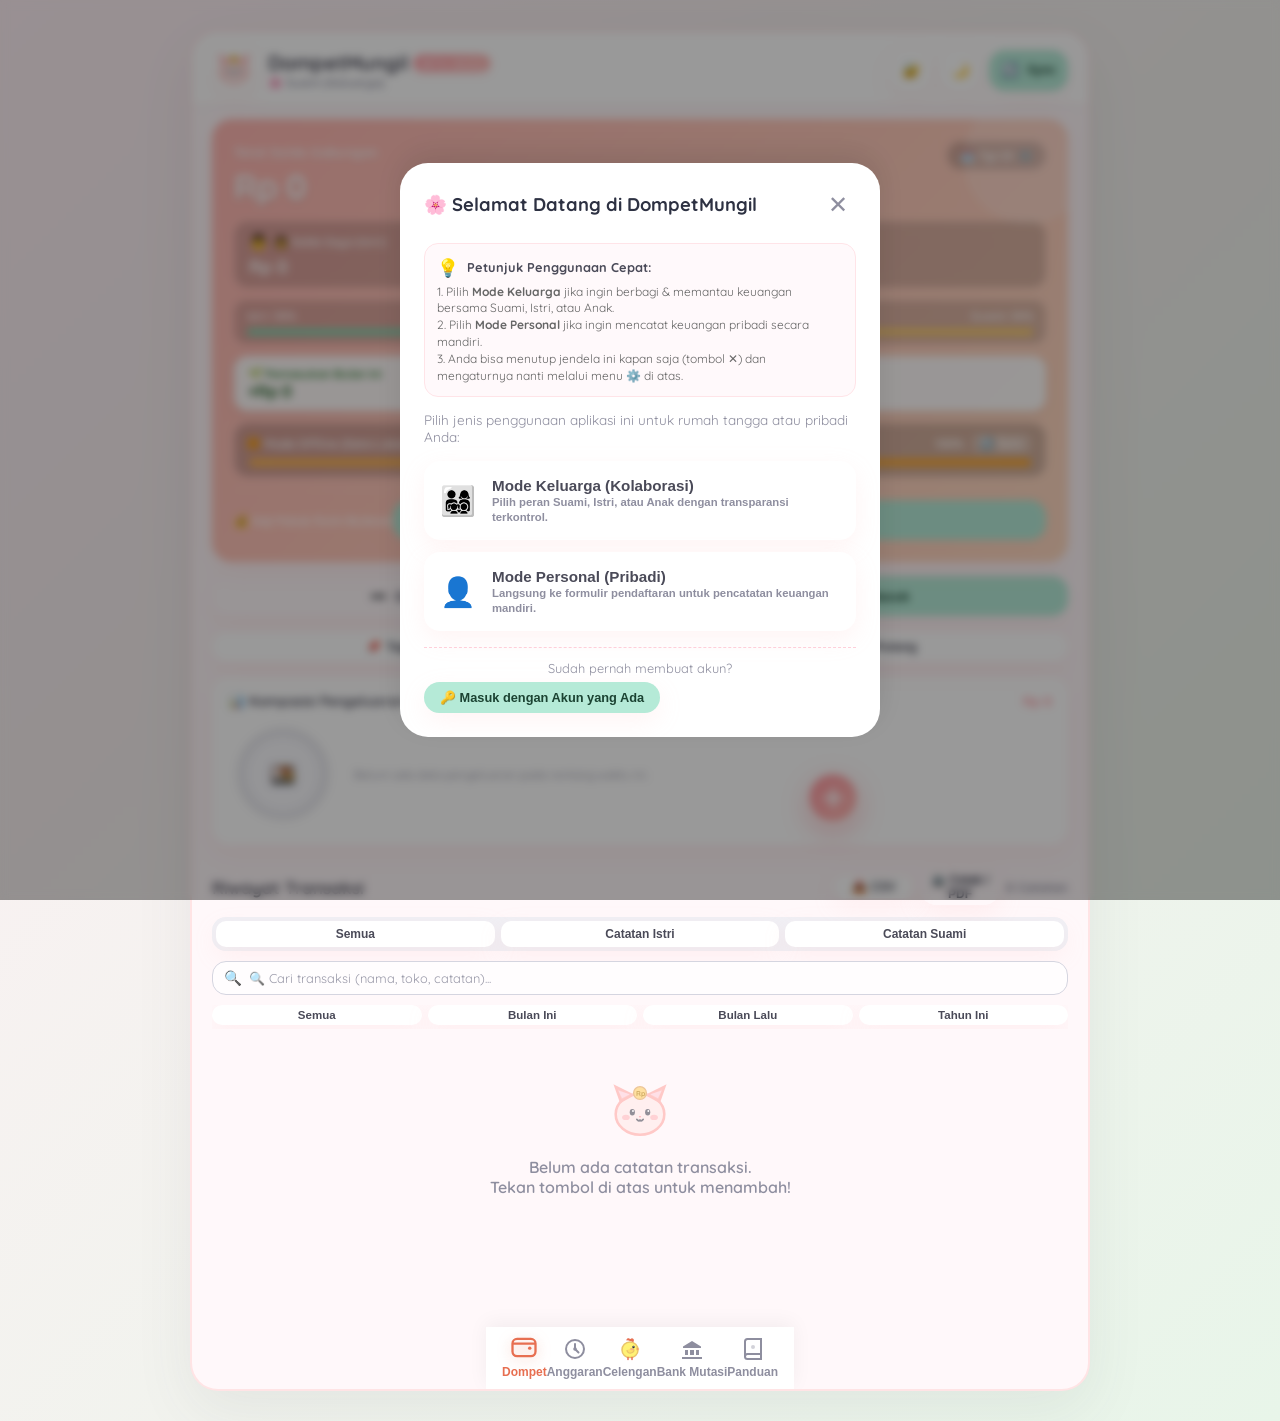
==== commit 38bcdd70: "feat(ui): overhaul kawaii UI/UX v0.9.5-beta with original SVG icons, dual family balance cards, and " ====
--- a/web/index.html
+++ b/web/index.html
@@ -3,12 +3,12 @@
 <head>
   <meta charset="UTF-8">
   <meta name="viewport" content="width=device-width, initial-scale=1.0, maximum-scale=1.0, user-scalable=no">
-  <title>DompetMungil - Catatan Keuangan Keluarga (Cute & Ultra-Light)</title>
+  <title>DompetMungil (Beta v0.9.5) - Catatan Keuangan Keluarga Cute</title>
   <link rel="manifest" href="manifest.json">
   <meta name="theme-color" content="#FFB7B2">
   <meta name="apple-mobile-web-app-capable" content="yes">
   <meta name="apple-mobile-web-app-status-bar-style" content="default">
-  <link rel="stylesheet" href="css/style.css?v=20261105_12">
+  <link rel="stylesheet" href="css/style.css?v=20261111_v095beta">
   <link rel="preconnect" href="https://fonts.googleapis.com">
   <link rel="preconnect" href="https://fonts.gstatic.com" crossorigin>
   <link href="https://fonts.googleapis.com/css2?family=Quicksand:wght@500;600;700;800&display=swap" rel="stylesheet">
@@ -177,35 +177,96 @@
     </symbol>
 
     <!-- Ikon Makanan & Belanja Lucu -->
-    <symbol id="cute-cat-food" viewBox="0 0 24 24">
-      <path d="M18 6h-2c0-2.21-1.79-4-4-4S8 3.79 8 6H6c-1.1 0-2 .9-2 2v12c0 1.1.9 2 2 2h12c1.1 0 2-.9 2-2V8c0-1.1-.9-2-2-2zm-6-2c1.1 0 2 .9 2 2h-4c0-1.1.9-2 2-2zm6 16H6V8h2v2c0 .55.45 1 1 1s1-.45 1-1V8h4v2c0 .55.45 1 1 1s1-.45 1-1V8h2v12z" fill="currentColor"/>
+    <!-- Ikon Kategori Orisinal Kawaii v0.9.5-beta -->
+    <!-- 1. Makanan & Minuman (Bento Beras & Onigiri) -->
+    <symbol id="icon-cat-bento" viewBox="0 0 24 24">
+      <rect x="2" y="4" width="20" height="16" rx="4" fill="#FFEAE8" stroke="#FFAAA6" stroke-width="1.8"/>
+      <line x1="12" y1="4" x2="12" y2="20" stroke="#FFAAA6" stroke-width="1.8"/>
+      <!-- Onigiri Segitiga Mini -->
+      <polygon points="7,8 4.5,13 9.5,13" fill="#FFF" stroke="#FF8E99" stroke-width="1.2"/>
+      <rect x="6" y="11" width="2" height="2" fill="#4A4A58"/>
+      <!-- Lauk Tamagoyaki -->
+      <rect x="14" y="7" width="6" height="4" rx="2" fill="#FFE066" stroke="#E9C46A" stroke-width="1"/>
+      <rect x="14" y="13" width="6" height="4" rx="2" fill="#FFB7B2" stroke="#E76F51" stroke-width="1"/>
+    </symbol>
+
+    <!-- 2. Belanja Harian (Keranjang Pastel dengan Wortel) -->
+    <symbol id="icon-cat-groceries" viewBox="0 0 24 24">
+      <path d="M4 9h16l-2 11H6L4 9z" fill="#FFF5EB" stroke="#F4A261" stroke-width="1.8" stroke-linejoin="round"/>
+      <path d="M8 9V6a4 4 0 0 1 8 0v3" fill="none" stroke="#E76F51" stroke-width="1.8" stroke-linecap="round"/>
+      <circle cx="12" cy="14" r="2.5" fill="#FF9AA2"/>
+      <path d="M10 14h4" stroke="#FFF" stroke-width="1.2" stroke-linecap="round"/>
+    </symbol>
+
+    <!-- 3. Listrik & Tagihan (Bohlam Senyum Lucu) -->
+    <symbol id="icon-cat-light" viewBox="0 0 24 24">
+      <path d="M9 18h6m-5 3h4m-7-9a6 6 0 1 1 8 0c-.8 1-1.5 2-1.5 3.5h-5C10.5 14 9.8 13 9 12z" fill="#FFFBEA" stroke="#E9C46A" stroke-width="1.8" stroke-linecap="round" stroke-linejoin="round"/>
+      <circle cx="10.5" cy="10" r="0.8" fill="#4A4A58"/>
+      <circle cx="13.5" cy="10" r="0.8" fill="#4A4A58"/>
+      <path d="M11 12q1 1 2 0" fill="none" stroke="#E76F51" stroke-width="1" stroke-linecap="round"/>
+    </symbol>
+
+    <!-- 4. Pendidikan & Buku (Buku Catatan Pastel Bintang) -->
+    <symbol id="icon-cat-school" viewBox="0 0 24 24">
+      <rect x="4" y="3" width="16" height="18" rx="3" fill="#E8F0FE" stroke="#7BAAF7" stroke-width="1.8"/>
+      <line x1="8" y1="3" x2="8" y2="21" stroke="#4285F4" stroke-width="1.8"/>
+      <!-- Pita Pembatas Buku -->
+      <polygon points="14,3 17,3 15.5,8 14,7" fill="#FF8E99"/>
+      <line x1="11" y1="12" x2="17" y2="12" stroke="#7BAAF7" stroke-width="1.5" stroke-linecap="round"/>
+      <line x1="11" y1="16" x2="15" y2="16" stroke="#7BAAF7" stroke-width="1.5" stroke-linecap="round"/>
+    </symbol>
+
+    <!-- 5. Transportasi & Bensin (Skuter Vespa Imut) -->
+    <symbol id="icon-cat-scooter" viewBox="0 0 24 24">
+      <circle cx="6" cy="18" r="3" fill="#FFF" stroke="#E76F51" stroke-width="1.8"/>
+      <circle cx="18" cy="18" r="3" fill="#FFF" stroke="#E76F51" stroke-width="1.8"/>
+      <path d="M6 18h8a4 4 0 0 0 4-4v-2h-3" fill="none" stroke="#E76F51" stroke-width="1.8" stroke-linecap="round"/>
+      <path d="M15 8l-2 4h-4" fill="none" stroke="#E76F51" stroke-width="1.8" stroke-linecap="round"/>
+      <circle cx="15" cy="7" r="1.5" fill="#FFE066" stroke="#F4A261" stroke-width="1"/>
+    </symbol>
+
+    <!-- 6. Kesehatan & Obat (Kotak Hati P3K) -->
+    <symbol id="icon-cat-health" viewBox="0 0 24 24">
+      <rect x="3" y="6" width="18" height="14" rx="4" fill="#FFF0F5" stroke="#FF8E99" stroke-width="1.8"/>
+      <path d="M9 6V4a2 2 0 0 1 2-2h2a2 2 0 0 1 2 2v2" fill="none" stroke="#FF8E99" stroke-width="1.8" stroke-linecap="round"/>
+      <!-- Salib Hati -->
+      <path d="M12 9v6m-3-3h6" stroke="#E63946" stroke-width="2.2" stroke-linecap="round"/>
+    </symbol>
+
+    <!-- 7. Hadiah & Hiburan (Kotak Kado Pita Manis) -->
+    <symbol id="icon-cat-gift" viewBox="0 0 24 24">
+      <rect x="3" y="10" width="18" height="11" rx="3" fill="#F0FFF4" stroke="#52B788" stroke-width="1.8"/>
+      <rect x="2" y="6" width="20" height="4" rx="2" fill="#B5EAD7" stroke="#52B788" stroke-width="1.8"/>
+      <line x1="12" y1="6" x2="12" y2="21" stroke="#2D6A4F" stroke-width="1.8"/>
+      <!-- Pita Kupu-Kupu -->
+      <path d="M8 6c-2 0-3-2-1.5-3.5S10 4 12 6c2-2 4.5-3.5 5.5-2S16 6 16 6" fill="none" stroke="#E76F51" stroke-width="1.8" stroke-linecap="round"/>
     </symbol>
   </svg>
 
   <div class="app-container">
-    <!-- Header Aplikasi -->
+    <!-- Header Aplikasi Kawaii Modern (v0.9.5-beta) -->
     <header class="app-header">
       <div class="brand-section">
-        <div class="mascot-avatar" id="mascotAvatarContainer" onclick="openThemeSelectorModal()" style="cursor:pointer;" title="Klik untuk ganti maskot cute!">
-          <svg style="width:36px; height:36px;"><use id="currentMascotUse" href="#icon-cat-mascot"></use></svg>
+        <div class="mascot-avatar" id="mascotAvatarContainer" onclick="openThemeSelectorModal()" style="cursor:pointer;" title="Klik untuk pilih karakter maskot kesukaanmu!">
+          <svg style="width:38px; height:38px;"><use id="currentMascotUse" href="#icon-cat-mascot"></use></svg>
         </div>
         <div>
-          <h1 class="brand-title">DompetMungil</h1>
+          <div style="display:flex; align-items:center; gap:6px;">
+            <h1 class="brand-title">DompetMungil</h1>
+            <span class="beta-badge" title="Versi Beta dalam pengujian aktif">BETA v0.9.5</span>
+          </div>
           <p class="brand-subtitle" id="userRoleBadge">🌸 Suami (Keluarga)</p>
         </div>
       </div>
-      <div style="display:flex; gap:6px; align-items:center;">
-        <button class="btn-cute" id="btnToggleDarkMode" onclick="toggleDarkMode()" style="padding: 6px 8px; font-size: 0.9rem;" title="Mode Malam / Siang">
-          🌙
-        </button>
-        <button class="btn-cute" onclick="openPinConfigModal()" style="padding: 6px 8px; font-size: 0.9rem;" title="Kunci PIN Layar (App Lock)">
-          🔐
-        </button>
-        <button class="btn-cute" onclick="openThemeSelectorModal()" style="padding: 6px 8px; font-size: 0.9rem;" title="Ganti Karakter Hewan">
-          🐾
-        </button>
-        <button class="btn-cute mint" id="btnSyncNow" style="padding: 6px 10px; font-size: 0.75rem;">
-          🔄 Sync
+      <div class="header-actions">
+        <button class="btn-cute header-pill-btn" onclick="openPinConfigModal()" title="Kunci Layar PIN" aria-label="PIN Lock">
+          <span>🔐</span>
+        </button>
+        <button class="btn-cute header-pill-btn" id="btnToggleDarkMode" onclick="toggleDarkMode()" title="Ubah Mode Gelap / Terang" aria-label="Dark Mode">
+          <span>🌙</span>
+        </button>
+        <button class="btn-cute mint header-pill-btn" id="btnSyncNow" title="Sinkronisasi Data STB Sekarang">
+          <span style="font-size:0.9rem;">🔄</span> <span class="sync-btn-label">Sync</span>
         </button>
       </div>
     </header>
@@ -221,61 +282,82 @@
 
     <!-- Main View: Beranda / Dashboard -->
     <main id="viewHome" class="view-panel">
-      <!-- Kartu Dompet & Ringkasan -->
+      <!-- Kartu Dompet Kawaii Utama (v0.9.5-beta) -->
       <section class="card-wallet">
-        <div style="display:flex; justify-content:space-between; align-items:center;">
-          <div class="wallet-balance-label">Total Saldo Keseluruhan (Suami + Istri)</div>
-          <div id="salaryPaydayIndicator" onclick="openSalaryModal()" style="font-size:0.75rem; background:rgba(0,0,0,0.15); color:#FFF; font-weight:700; padding:4px 10px; border-radius:12px; cursor:pointer;" title="Klik untuk atur tanggal gajian & recall pemasukan bulanan">
-            🗓️ Gajian: <span id="paydayDateText">Tgl 25</span> ⚙️
-          </div>
-        </div>
-        <div class="wallet-balance-val" id="totalBalanceDisplay">Rp 0</div>
-
-        <!-- Indikator & Progress Bar Sinkronisasi Terpadu di Dalam Dompet -->
-        <div id="walletSyncProgressContainer" style="background:rgba(0,0,0,0.18); border-radius:14px; padding:10px 14px; margin-bottom:14px; border:1px solid rgba(255,255,255,0.3); transition:all 0.3s ease;">
-          <div style="display:flex; justify-content:space-between; align-items:center; font-size:0.75rem; font-weight:700; color:#FFF; margin-bottom:6px;">
-            <div style="display:flex; align-items:center; gap:6px;">
-              <span id="syncStatusPulse" style="width:10px; height:10px; border-radius:50%; background:#7BDCB5; display:inline-block; box-shadow:0 0 10px #7BDCB5; animation:pulseGlow 2s infinite ease-in-out;"></span>
+        <div class="wallet-header-row">
+          <div>
+            <span class="wallet-balance-label">Total Saldo Gabungan</span>
+            <div class="wallet-balance-val" id="totalBalanceDisplay">Rp 0</div>
+          </div>
+          <div id="salaryPaydayIndicator" onclick="openSalaryModal()" class="payday-pill" title="Atur jadwal gajian & pendapatan bulanan">
+            <span>🗓️</span> <span id="paydayDateText">Tgl 25</span> <span style="opacity:0.7;">⚙️</span>
+          </div>
+        </div>
+
+        <!-- 2 Kartu Saldo Transparansi Pasangan (Suami & Istri) Berdampingan -->
+        <div class="family-balances-grid">
+          <div class="family-bal-card me-card">
+            <div class="family-bal-header">
+              <span class="family-bal-avatar">👨</span>
+              <span class="family-bal-title" id="myBalanceLabel">Saldo Saya (Suami)</span>
+            </div>
+            <div class="family-bal-amount" id="myBalanceDisplay">Rp 0</div>
+          </div>
+          <div class="family-bal-card spouse-card">
+            <div class="family-bal-header">
+              <span class="family-bal-avatar">👩</span>
+              <span class="family-bal-title" id="spouseBalanceLabel">Saldo Istri</span>
+            </div>
+            <div class="family-bal-amount" id="spouseBalanceDisplay">Rp 0</div>
+          </div>
+        </div>
+
+        <!-- Mini Kontribusi Rasio Bar (Visual Progress Antara Suami & Istri) -->
+        <div class="family-ratio-container" id="familyRatioContainer">
+          <div class="family-ratio-labels">
+            <span id="ratioLabelMe">Suami: 50%</span>
+            <span style="font-weight:600; opacity:0.8;">⚖️ Rasio Keuangan</span>
+            <span id="ratioLabelSpouse">Istri: 50%</span>
+          </div>
+          <div class="family-ratio-bar">
+            <div id="ratioBarMe" class="ratio-segment-me" style="width: 50%;"></div>
+            <div id="ratioBarSpouse" class="ratio-segment-spouse" style="width: 50%;"></div>
+          </div>
+        </div>
+
+        <!-- Mutasi Bulan Ini (Pemasukan vs Pengeluaran) -->
+        <div class="wallet-stats-grid">
+          <div class="stat-card-item income">
+            <div class="stat-item-label">🌱 Pemasukan Bulan Ini</div>
+            <div class="stat-item-val" id="totalIncomeDisplay">+Rp 0</div>
+          </div>
+          <div class="stat-card-item expense">
+            <div class="stat-item-label">🌸 Pengeluaran Bulan Ini</div>
+            <div class="stat-item-val" id="totalExpenseDisplay">-Rp 0</div>
+          </div>
+        </div>
+
+        <!-- Progress Bar Sinkronisasi STB / Odroid C2 Realtime -->
+        <div id="walletSyncProgressContainer" class="wallet-sync-card">
+          <div class="sync-card-row">
+            <div class="sync-status-group">
+              <span id="syncStatusPulse" class="sync-status-pulse"></span>
               <span id="syncStatusText">Data Tersinkronisasi Otomatis</span>
             </div>
-            <div style="display:flex; align-items:center; gap:8px;">
-              <span id="syncProgressPercent" style="font-size:0.75rem; font-weight:800; color:#FFF;">100%</span>
-              <button onclick="triggerSyncWithServer()" style="background:rgba(255,255,255,0.25); border:none; color:#FFF; border-radius:8px; padding:2px 6px; font-size:0.68rem; font-weight:700; cursor:pointer;" title="Sinkronkan Sekarang">🔄 Sync</button>
+            <div class="sync-action-group">
+              <span id="syncProgressPercent" class="sync-percent-text">100%</span>
+              <button onclick="triggerSyncWithServer()" class="btn-sync-inline" title="Sinkronkan Sekarang">🔄 Sync</button>
             </div>
           </div>
-          <!-- Progress Bar Animasi Berwarna Kontras -->
-          <div style="width:100%; height:7px; background:rgba(0,0,0,0.3); border-radius:8px; overflow:hidden;">
-            <div id="syncProgressBar" style="width:100%; height:100%; background:linear-gradient(90deg, #7BDCB5, #B5EAD7); border-radius:8px; transition:width 0.4s ease, background 0.3s ease;"></div>
-          </div>
-        </div>
-
-        <!-- 3 Saldo Transparansi Keluarga: Total Bersama, Saldo Saya, Saldo Pasangan -->
-        <div style="display:grid; grid-template-columns:1fr 1fr; gap:8px; margin-bottom:12px;">
-          <div style="background:rgba(0,0,0,0.12); padding:8px 12px; border-radius:12px;">
-            <div style="font-size:0.7rem; color:rgba(255,255,255,0.9); font-weight:700;" id="myBalanceLabel">👤 Saldo Saya</div>
-            <div style="font-size:1rem; font-weight:800; color:#FFF;" id="myBalanceDisplay">Rp 0</div>
-          </div>
-          <div style="background:rgba(0,0,0,0.12); padding:8px 12px; border-radius:12px;">
-            <div style="font-size:0.7rem; color:rgba(255,255,255,0.9); font-weight:700;" id="spouseBalanceLabel">💍 Saldo Pasangan</div>
-            <div style="font-size:1rem; font-weight:800; color:#FFF;" id="spouseBalanceDisplay">Rp 0</div>
-          </div>
-        </div>
-
-        <div class="wallet-stats-grid">
-          <div>
-            <div class="stat-item-label" style="color:#2D3142; font-weight:700;">Pemasukan (Bulan ini)</div>
-            <div class="stat-item-val" id="totalIncomeDisplay" style="color:#1B5E20; font-weight:800;">+Rp 0</div>
-          </div>
-          <div>
-            <div class="stat-item-label" style="color:#2D3142; font-weight:700;">Pengeluaran (Bulan ini)</div>
-            <div class="stat-item-val" id="totalExpenseDisplay" style="color:#B71C1C; font-weight:800;">-Rp 0</div>
-          </div>
-        </div>
-
-        <!-- Tombol Recall Cepat Pemasukan Bulanan Pasti -->
-        <div style="margin-top:12px; padding-top:10px; border-top:1px dashed rgba(255,255,255,0.3); display:flex; justify-content:space-between; align-items:center;">
-          <small style="font-size:0.75rem; opacity:0.95; font-weight:700;">💰 Pendapatan Pokok Rutin</small>
-          <button onclick="recallMonthlySalary()" class="btn-cute mint" style="padding:4px 10px; font-size:0.75rem; border-radius:10px;">
+          <div class="sync-progress-track">
+            <div id="syncProgressBar" class="sync-progress-fill" style="width: 100%;"></div>
+          </div>
+        </div>
+
+        <!-- Recall Cepat Pemasukan Gaji -->
+        <div class="wallet-footer-recall">
+          <small class="recall-hint">💰 Gaji Pokok Rutin Bulanan</small>
+          <button onclick="recallMonthlySalary()" class="btn-cute mint btn-recall-action">
             ⚡ Terapkan Gaji Bulan Ini
           </button>
         </div>
@@ -1010,9 +1092,21 @@
         <input type="hidden" id="formType" value="expense">
         <input type="hidden" id="txEditClientTxId" value="">
         <div class="form-group">
-          <label class="form-label">Nominal (Rp)</label>
-          <input type="text" inputmode="numeric" id="formAmount" class="form-input" placeholder="contoh: 1.000 RB / 50.000" required autocomplete="off" oninput="onNominalInput(this, 'formAmountGhostPreview')">
-          <div id="formAmountGhostPreview" style="font-size:0.78rem; font-weight:700; color:#E76F51; margin-top:6px; min-height:18px;"></div>
+          <label class="form-label" style="display:flex; justify-content:space-between; align-items:center;">
+            <span>Nominal Transaksi (Rp)</span>
+            <span style="font-size:0.72rem; color:var(--text-muted); font-weight:600;">Otomatis: 1000 RB &rarr; 1.000.000</span>
+          </label>
+          <input type="text" inputmode="numeric" id="formAmount" class="form-input form-amount-input" placeholder="contoh: 1.000 RB / 50.000" required autocomplete="off" oninput="onNominalInput(this, 'formAmountGhostPreview')">
+          <div id="formAmountGhostPreview" class="ghost-typing-badge"></div>
+          
+          <!-- Tombol Pilihan Nominal Cepat (+10rb, +50rb, +100rb, +500rb) -->
+          <div class="quick-preset-amounts">
+            <button type="button" class="btn-preset-pill" onclick="addQuickPresetAmount(10000)">+10 rb</button>
+            <button type="button" class="btn-preset-pill" onclick="addQuickPresetAmount(50000)">+50 rb</button>
+            <button type="button" class="btn-preset-pill" onclick="addQuickPresetAmount(100000)">+100 rb</button>
+            <button type="button" class="btn-preset-pill" onclick="addQuickPresetAmount(500000)">+500 rb</button>
+            <button type="button" class="btn-preset-pill clear-pill" onclick="clearPresetAmount()">✕ Reset</button>
+          </div>
         </div>
         <div class="form-group">
           <div style="display:flex; justify-content:space-between; align-items:center; margin-bottom:4px;">
@@ -1289,7 +1383,7 @@
     </div>
   </div>
 
-  <!-- Script Logika PWA, IndexedDB & Sync dengan cache busting dinamis -->
-  <script src="js/app.js?v=20261110_01"></script>
+  <!-- Script Logika PWA, IndexedDB & Sync dengan cache busting dinamis (v0.9.5-beta) -->
+  <script src="js/app.js?v=20261111_v095beta"></script>
 </body>
 </html>
--- a/web/css/style.css
+++ b/web/css/style.css
@@ -194,6 +194,19 @@
   box-shadow: 0 4px 12px rgba(255, 183, 178, 0.4);
 }
 
+.app-header {
+  display: flex;
+  justify-content: space-between;
+  align-items: center;
+  padding: 16px 20px 12px;
+  background: var(--bg-card);
+  border-bottom: 1px solid rgba(255, 183, 178, 0.25);
+  box-shadow: 0 4px 16px rgba(0, 0, 0, 0.02);
+  position: sticky;
+  top: 0;
+  z-index: 90;
+}
+
 .brand-section {
   display: flex;
   align-items: center;
@@ -210,6 +223,7 @@
   justify-content: center;
   box-shadow: var(--shadow-soft);
   animation: bounce 3s infinite ease-in-out;
+  flex-shrink: 0;
 }
 
 @keyframes bounce {
@@ -219,13 +233,58 @@
 
 .brand-title {
   font-size: 1.25rem;
-  font-weight: 700;
+  font-weight: 800;
   color: #4A4A58;
+  line-height: 1.2;
+}
+
+.beta-badge {
+  display: inline-block;
+  background: linear-gradient(135deg, #FF9AA2 0%, #FFB7B2 100%);
+  color: #FFF;
+  font-size: 0.62rem;
+  font-weight: 800;
+  padding: 2px 7px;
+  border-radius: 999px;
+  letter-spacing: 0.5px;
+  text-transform: uppercase;
+  box-shadow: 0 2px 6px rgba(255, 154, 162, 0.4);
 }
 
 .brand-subtitle {
   font-size: 0.75rem;
   color: var(--text-muted);
+  font-weight: 600;
+}
+
+.header-actions {
+  display: flex;
+  gap: 8px;
+  align-items: center;
+}
+
+.header-pill-btn {
+  padding: 8px 10px;
+  font-size: 0.85rem;
+  border-radius: 14px;
+  border: 1px solid rgba(255, 183, 178, 0.3);
+}
+
+.header-pill-btn.mint {
+  background: var(--mint-pastel);
+  color: #1B4332;
+  border-color: rgba(132, 197, 176, 0.4);
+}
+
+.sync-btn-label {
+  font-size: 0.75rem;
+  font-weight: 700;
+}
+
+@media (max-width: 380px) {
+  .sync-btn-label {
+    display: none;
+  }
 }
 
 /* Recovery Banner (OOM & Offline) */
@@ -252,7 +311,7 @@
   margin: 14px 20px;
   background: var(--wallet-gradient);
   border-radius: var(--border-radius-card);
-  padding: 24px;
+  padding: 22px;
   color: #FFFFFF;
   box-shadow: var(--shadow-soft);
   position: relative;
@@ -263,40 +322,334 @@
 .card-wallet::after {
   content: "";
   position: absolute;
-  top: -20px;
-  right: -20px;
-  width: 120px;
-  height: 120px;
-  background: rgba(255, 255, 255, 0.15);
+  top: -25px;
+  right: -25px;
+  width: 130px;
+  height: 130px;
+  background: rgba(255, 255, 255, 0.18);
   border-radius: 50%;
+  pointer-events: none;
+}
+
+.wallet-header-row {
+  display: flex;
+  justify-content: space-between;
+  align-items: flex-start;
+  margin-bottom: 14px;
 }
 
 .wallet-balance-label {
-  font-size: 0.85rem;
-  opacity: 0.9;
-  font-weight: 600;
+  font-size: 0.82rem;
+  opacity: 0.95;
+  font-weight: 700;
+  letter-spacing: 0.2px;
+  text-shadow: 0 1px 2px rgba(0,0,0,0.1);
 }
 
 .wallet-balance-val {
-  font-size: 2rem;
-  font-weight: 800;
-  margin: 6px 0 16px;
+  font-size: 2.1rem;
+  font-weight: 800;
+  margin: 4px 0 0;
   letter-spacing: -0.5px;
-}
-
+  text-shadow: 0 2px 4px rgba(0,0,0,0.15);
+}
+
+.payday-pill {
+  font-size: 0.75rem;
+  background: rgba(0, 0, 0, 0.18);
+  color: #FFF;
+  font-weight: 700;
+  padding: 6px 12px;
+  border-radius: 14px;
+  cursor: pointer;
+  display: flex;
+  align-items: center;
+  gap: 4px;
+  backdrop-filter: blur(6px);
+  border: 1px solid rgba(255, 255, 255, 0.25);
+  transition: transform 0.2s ease, background 0.2s ease;
+}
+
+.payday-pill:hover {
+  background: rgba(0, 0, 0, 0.25);
+  transform: translateY(-2px);
+}
+
+/* 2 Kartu Saldo Pasangan Berdampingan */
+.family-balances-grid {
+  display: grid;
+  grid-template-columns: 1fr 1fr;
+  gap: 10px;
+  margin-bottom: 12px;
+}
+
+.family-bal-card {
+  background: rgba(0, 0, 0, 0.15);
+  padding: 10px 14px;
+  border-radius: 14px;
+  backdrop-filter: blur(8px);
+  border: 1px solid rgba(255, 255, 255, 0.25);
+  display: flex;
+  flex-direction: column;
+  justify-content: center;
+}
+
+.family-bal-header {
+  display: flex;
+  align-items: center;
+  gap: 6px;
+  margin-bottom: 4px;
+}
+
+.family-bal-avatar {
+  font-size: 0.95rem;
+}
+
+.family-bal-title {
+  font-size: 0.72rem;
+  color: rgba(255, 255, 255, 0.95);
+  font-weight: 700;
+}
+
+.family-bal-amount {
+  font-size: 1.1rem;
+  font-weight: 800;
+  color: #FFFFFF;
+}
+
+/* Rasio Keuangan Suami & Istri */
+.family-ratio-container {
+  background: rgba(0, 0, 0, 0.14);
+  border-radius: 12px;
+  padding: 8px 12px;
+  margin-bottom: 12px;
+  border: 1px solid rgba(255, 255, 255, 0.2);
+}
+
+.family-ratio-labels {
+  display: flex;
+  justify-content: space-between;
+  font-size: 0.7rem;
+  font-weight: 700;
+  margin-bottom: 6px;
+  color: rgba(255, 255, 255, 0.95);
+}
+
+.family-ratio-bar {
+  width: 100%;
+  height: 6px;
+  background: rgba(0, 0, 0, 0.3);
+  border-radius: 6px;
+  overflow: hidden;
+  display: flex;
+}
+
+.ratio-segment-me {
+  height: 100%;
+  background: #7BDCB5;
+  transition: width 0.4s ease;
+}
+
+.ratio-segment-spouse {
+  height: 100%;
+  background: #FFD166;
+  transition: width 0.4s ease;
+}
+
+/* Mutasi Bulan Ini Card Item */
 .wallet-stats-grid {
   display: grid;
   grid-template-columns: 1fr 1fr;
-  gap: 12px;
+  gap: 10px;
+  margin-bottom: 12px;
+}
+
+.stat-card-item {
+  background: rgba(255, 255, 255, 0.92);
+  padding: 10px 14px;
+  border-radius: 14px;
+  box-shadow: 0 4px 12px rgba(0, 0, 0, 0.05);
+}
+
+.stat-card-item.income .stat-item-label {
+  color: #2E7D32;
+  font-weight: 700;
+  font-size: 0.72rem;
+}
+
+.stat-card-item.income .stat-item-val {
+  color: #1B5E20;
+  font-weight: 800;
+  font-size: 1rem;
+}
+
+.stat-card-item.expense .stat-item-label {
+  color: #C62828;
+  font-weight: 700;
+  font-size: 0.72rem;
+}
+
+.stat-card-item.expense .stat-item-val {
+  color: #B71C1C;
+  font-weight: 800;
+  font-size: 1rem;
+}
+
+/* Indikator & Progress Bar Sinkronisasi */
+.wallet-sync-card {
+  background: rgba(0, 0, 0, 0.18);
+  border-radius: 14px;
+  padding: 10px 14px;
+  margin-bottom: 12px;
+  border: 1px solid rgba(255, 255, 255, 0.25);
+  transition: all 0.3s ease;
+}
+
+.sync-card-row {
+  display: flex;
+  justify-content: space-between;
+  align-items: center;
+  font-size: 0.74rem;
+  font-weight: 700;
+  color: #FFF;
+  margin-bottom: 6px;
+}
+
+.sync-status-group {
+  display: flex;
+  align-items: center;
+  gap: 6px;
+}
+
+.sync-status-pulse {
+  width: 9px;
+  height: 9px;
+  border-radius: 50%;
+  background: #7BDCB5;
+  display: inline-block;
+  box-shadow: 0 0 8px #7BDCB5;
+  animation: pulseGlow 2s infinite ease-in-out;
+}
+
+.sync-action-group {
+  display: flex;
+  align-items: center;
+  gap: 8px;
+}
+
+.sync-percent-text {
+  font-size: 0.75rem;
+  font-weight: 800;
+  color: #FFF;
+}
+
+.btn-sync-inline {
   background: rgba(255, 255, 255, 0.25);
-  padding: 12px 16px;
-  border-radius: 14px;
-  backdrop-filter: blur(8px);
-}
-
-.stat-item-label {
+  border: none;
+  color: #FFF;
+  border-radius: 8px;
+  padding: 3px 8px;
+  font-size: 0.68rem;
+  font-weight: 700;
+  cursor: pointer;
+  transition: background 0.2s ease;
+}
+
+.btn-sync-inline:hover {
+  background: rgba(255, 255, 255, 0.4);
+}
+
+.sync-progress-track {
+  width: 100%;
+  height: 7px;
+  background: rgba(0, 0, 0, 0.3);
+  border-radius: 8px;
+  overflow: hidden;
+}
+
+.sync-progress-fill {
+  height: 100%;
+  background: linear-gradient(90deg, #7BDCB5, #B5EAD7);
+  border-radius: 8px;
+  transition: width 0.4s ease, background 0.3s ease;
+}
+
+/* Recall Gaji Footer */
+.wallet-footer-recall {
+  padding-top: 10px;
+  border-top: 1px dashed rgba(255, 255, 255, 0.3);
+  display: flex;
+  justify-content: space-between;
+  align-items: center;
+}
+
+.recall-hint {
+  font-size: 0.74rem;
+  opacity: 0.95;
+  font-weight: 700;
+}
+
+.btn-recall-action {
+  padding: 5px 12px;
   font-size: 0.75rem;
-  opacity: 0.9;
+  border-radius: 12px;
+  font-weight: 800;
+}
+
+/* Quick Preset Amount Buttons & Ghost Typing Badge */
+.ghost-typing-badge {
+  font-size: 0.8rem;
+  font-weight: 800;
+  color: #E76F51;
+  background: #FFF0ED;
+  padding: 6px 12px;
+  border-radius: 12px;
+  border: 1px dashed #FFB7B2;
+  margin-top: 8px;
+  min-height: 20px;
+  display: none;
+}
+
+.quick-preset-amounts {
+  display: flex;
+  gap: 6px;
+  margin-top: 10px;
+  flex-wrap: wrap;
+}
+
+.btn-preset-pill {
+  background: #FFF5F7;
+  border: 1px solid #FFCAD4;
+  color: #4A4A58;
+  padding: 6px 12px;
+  border-radius: 999px;
+  font-size: 0.75rem;
+  font-weight: 700;
+  cursor: pointer;
+  transition: all 0.2s cubic-bezier(0.175, 0.885, 0.32, 1.275);
+}
+
+.btn-preset-pill:hover {
+  background: var(--pink-pastel);
+  color: #2D3142;
+  transform: translateY(-2px);
+  box-shadow: 0 4px 10px rgba(255, 183, 178, 0.35);
+}
+
+.btn-preset-pill:active {
+  transform: scale(0.92);
+}
+
+.btn-preset-pill.clear-pill {
+  background: #F8F9FA;
+  border-color: #E0E0E0;
+  color: #888;
+}
+
+.btn-preset-pill.clear-pill:hover {
+  background: #FFEBEE;
+  color: #C62828;
+  border-color: #FFCDD2;
 }
 
 .stat-item-val {
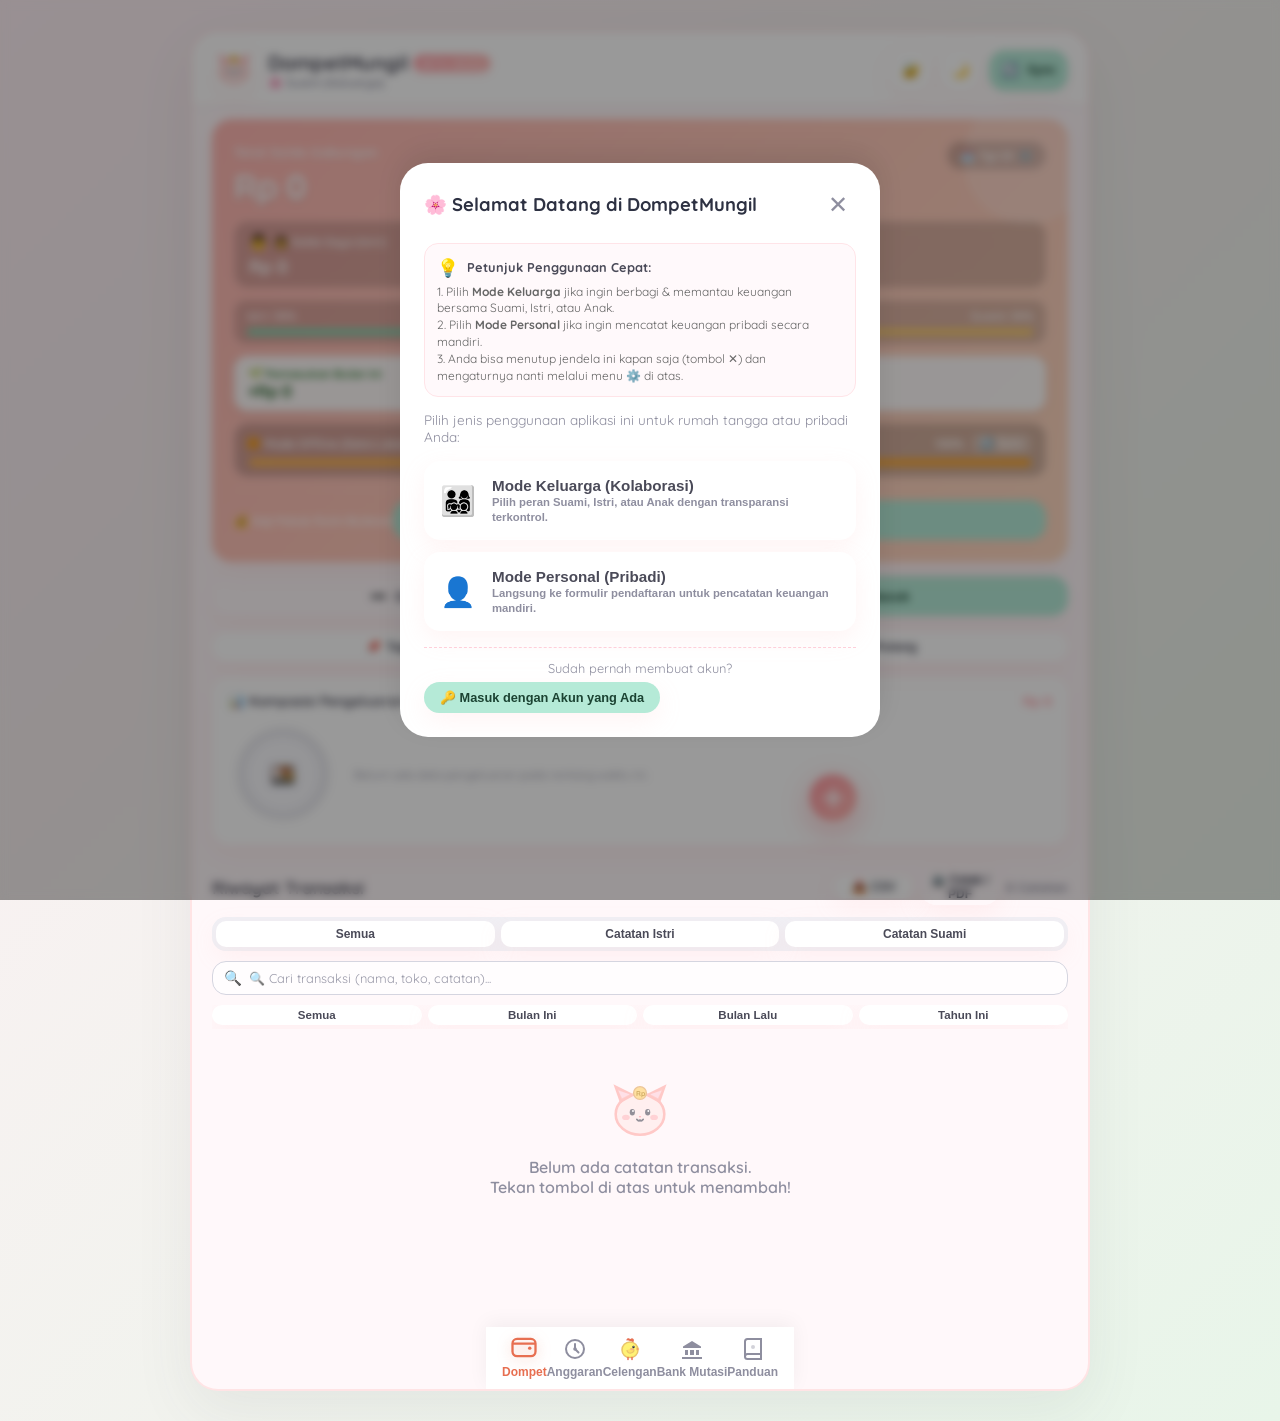
==== commit 289fcc67: "feat(bank): client-side csv/pdf statement parser with sha-256 deduplication and kawaii dropzone" ====
--- a/web/index.html
+++ b/web/index.html
@@ -4,6 +4,8 @@
   <meta charset="UTF-8">
   <meta name="viewport" content="width=device-width, initial-scale=1.0, maximum-scale=1.0, user-scalable=no">
   <title>DompetMungil (Beta v0.9.5) - Catatan Keuangan Keluarga Cute</title>
+  <link rel="icon" type="image/svg+xml" href="favicon.svg">
+  <link rel="apple-touch-icon" href="icons/icon-192.svg">
   <link rel="manifest" href="manifest.json">
   <meta name="theme-color" content="#FFB7B2">
   <meta name="apple-mobile-web-app-capable" content="yes">
@@ -465,23 +467,68 @@
         <button class="btn-cute" id="tabBtnBankGoogle" onclick="switchBankTab('google')">🌐 Tautkan Akun Google</button>
       </div>
 
-      <!-- Opsi 1: File CSV / e-Statement Import -->
+      <!-- Opsi 1: File CSV / e-Statement Import dengan Dropzone & Auto-Deduplikasi -->
       <div id="bankSectionFile" style="background:#fff; border-radius:18px; padding:20px; box-shadow:var(--shadow-soft);">
-        <label class="form-label">Pilih Bank / E-Wallet</label>
+        <label class="form-label" style="font-weight:700;">1. Pilih Format Bank / E-Wallet</label>
         <select class="form-select" id="bankSelect">
-          <option value="BCA">BCA (KlikBCA / myBCA / CSV)</option>
+          <option value="AUTO">✨ Auto-Detect (Semua Bank & E-Wallet)</option>
+          <option value="BCA">BCA (KlikBCA / myBCA / e-Statement)</option>
           <option value="Mandiri">Bank Mandiri (Livin' / e-Statement)</option>
-          <option value="BRI">BRI (BRImo / Mutasi PDF-CSV)</option>
-          <option value="BNI">BNI Mobile Banking</option>
+          <option value="BRI">BRI (BRImo / Mutasi CSV-PDF)</option>
+          <option value="BNI">BNI (BNI Mobile / CSV)</option>
           <option value="JAGO">Bank Jago / GoPay</option>
+          <option value="GENERIC">Format CSV Standar (Tanggal, Jenis, Nominal, Catatan)</option>
         </select>
 
-        <label class="form-label" style="margin-top:16px;">Tempel Isi Mutasi / Unggah CSV</label>
-        <textarea id="bankRawText" class="form-input" style="height:110px; resize:none;" placeholder="Contoh: 04/11/2026 TRSF E-BANKING DB 50.000,00 INDOMARET..."></textarea>
-
-        <button class="btn-cute primary" id="btnProcessBankImport" style="width:100%; margin-top:16px; padding:14px;">
-          ✨ Proses Mutasi Aman & Enkripsi
-        </button>
+        <!-- Dropzone Unggah File CSV / PDF / TXT -->
+        <div style="margin-top:16px;">
+          <label class="form-label" style="font-weight:700;">2. Unggah File Mutasi (CSV / TXT / PDF)</label>
+          <div id="bankDropzone" class="bank-dropzone" onclick="document.getElementById('bankFileInput').click()">
+            <input type="file" id="bankFileInput" accept=".csv,.txt,.pdf" style="display:none;" onchange="handleBankFileSelect(event)">
+            <div style="font-size:2.2rem; margin-bottom:8px;">📂</div>
+            <strong style="font-size:0.92rem; color:var(--text-primary); display:block;">Pilih File atau Tarik ke Sini</strong>
+            <p style="font-size:0.75rem; color:var(--text-muted); margin-top:4px;">
+              Mendukung file <strong>.csv, .txt</strong>, dan <strong>e-statement PDF</strong> langsung dari m-Banking.
+            </p>
+            <span id="selectedFileNameBadge" class="file-badge" style="display:none;"></span>
+          </div>
+        </div>
+
+        <!-- Opsi Manual Paste Alternatif -->
+        <details style="margin-top:14px; font-size:0.78rem;">
+          <summary style="cursor:pointer; color:#1976D2; font-weight:700;">📝 Atau Tempel Teks Mutasi Manual (Salin dari SMS/Aplikasi):</summary>
+          <div style="margin-top:8px;">
+            <textarea id="bankRawText" class="form-input" style="height:90px; resize:none; font-family:monospace; font-size:0.75rem;" placeholder="Contoh: 04/11/2026 TRSF E-BANKING DB 50.000,00 INDOMARET..."></textarea>
+          </div>
+        </details>
+
+        <!-- Tombol Aksi Parse Mutasi -->
+        <div style="display:flex; gap:8px; margin-top:16px;">
+          <button class="btn-cute primary" id="btnProcessBankImport" style="flex:1; padding:13px; font-size:0.88rem; justify-content:center;">
+            ✨ Analisis & Deteksi Transaksi
+          </button>
+          <button class="btn-cute" onclick="resetBankImportForm()" style="padding:13px 16px; font-size:0.85rem;" title="Reset Form">
+            🔄 Reset
+          </button>
+        </div>
+
+        <!-- Status & Ringkasan Auto-Deduplikasi Hasil Parse -->
+        <div id="bankParseResultsCard" style="display:none; margin-top:16px; background:#FFF9FB; border:1.5px solid #FFD1DC; border-radius:16px; padding:14px;">
+          <div style="display:flex; justify-content:space-between; align-items:center; margin-bottom:10px;">
+            <div>
+              <strong style="font-size:0.9rem; color:#4A4A58;" id="parseSummaryTitle">Hasil Analisis Mutasi</strong>
+              <p style="font-size:0.72rem; color:var(--text-muted);" id="parseSummarySub">Auto-deduplikasi aktif: data duplikat tidak akan ditimpa ulang.</p>
+            </div>
+            <span id="parseBatchCountBadge" class="beta-badge" style="background:#7BDCB5; color:#1B4332;">0 Siap Catat</span>
+          </div>
+
+          <!-- Preview List Transaksi yang Ditemukan -->
+          <div id="bankParsedListPreview" style="max-height:180px; overflow-y:auto; display:flex; flex-direction:column; gap:6px; margin-bottom:12px;"></div>
+
+          <button type="button" class="btn-cute mint" id="btnConfirmBankSave" onclick="saveParsedBankTransactions()" style="width:100%; padding:12px; font-size:0.88rem; justify-content:center;">
+            💾 Simpan Transaksi Baru ke Dompet (Lewati Duplikat)
+          </button>
+        </div>
       </div>
 
       <!-- Opsi 2: Integrasi Google Mail (Gmail) Notifikasi Bank -->
@@ -1383,7 +1430,7 @@
     </div>
   </div>
 
-  <!-- Script Logika PWA, IndexedDB & Sync dengan cache busting dinamis (v0.9.5-beta) -->
-  <script src="js/app.js?v=20261111_v095beta"></script>
+  <!-- Script Logika PWA, IndexedDB & Sync dengan cache busting dinamis (v0.9.5-bank-import) -->
+  <script src="js/app.js?v=20261111_v095bank"></script>
 </body>
 </html>
--- a/web/css/style.css
+++ b/web/css/style.css
@@ -1267,5 +1267,67 @@
   transform: translateY(-2px);
 }
 
-
-
+/* 📂 Dropzone Unggah File Mutasi Bank */
+.bank-dropzone {
+  border: 2px dashed #FFAAA6;
+  background: #FFFDFE;
+  border-radius: 18px;
+  padding: 24px 16px;
+  text-align: center;
+  cursor: pointer;
+  transition: all 0.25s cubic-bezier(0.175, 0.885, 0.32, 1.275);
+}
+
+.bank-dropzone:hover, .bank-dropzone.dragover {
+  border-color: #E76F51;
+  background: #FFF5F2;
+  transform: scale(1.01);
+  box-shadow: 0 8px 20px rgba(255, 183, 178, 0.3);
+}
+
+.file-badge {
+  display: inline-block;
+  margin-top: 10px;
+  background: var(--pink-pastel);
+  color: #2D3142;
+  padding: 4px 12px;
+  border-radius: 999px;
+  font-size: 0.75rem;
+  font-weight: 700;
+  box-shadow: 0 2px 6px rgba(0, 0, 0, 0.08);
+}
+
+.parsed-tx-item {
+  display: flex;
+  justify-content: space-between;
+  align-items: center;
+  background: #FFFFFF;
+  border-radius: 12px;
+  padding: 8px 12px;
+  border: 1px solid #F0F0F5;
+  font-size: 0.78rem;
+  transition: all 0.2s ease;
+}
+
+.parsed-tx-item.duplicate {
+  background: #F8F9FA;
+  opacity: 0.7;
+  border-left: 4px solid #FFA000;
+}
+
+.parsed-tx-item.new-item {
+  border-left: 4px solid #7BDCB5;
+}
+
+body.dark-mode .bank-dropzone {
+  background: #1F1F2C;
+  border-color: #FFAAA6;
+}
+
+body.dark-mode .parsed-tx-item {
+  background: #272736;
+  border-color: #38384E;
+}
+
+
+
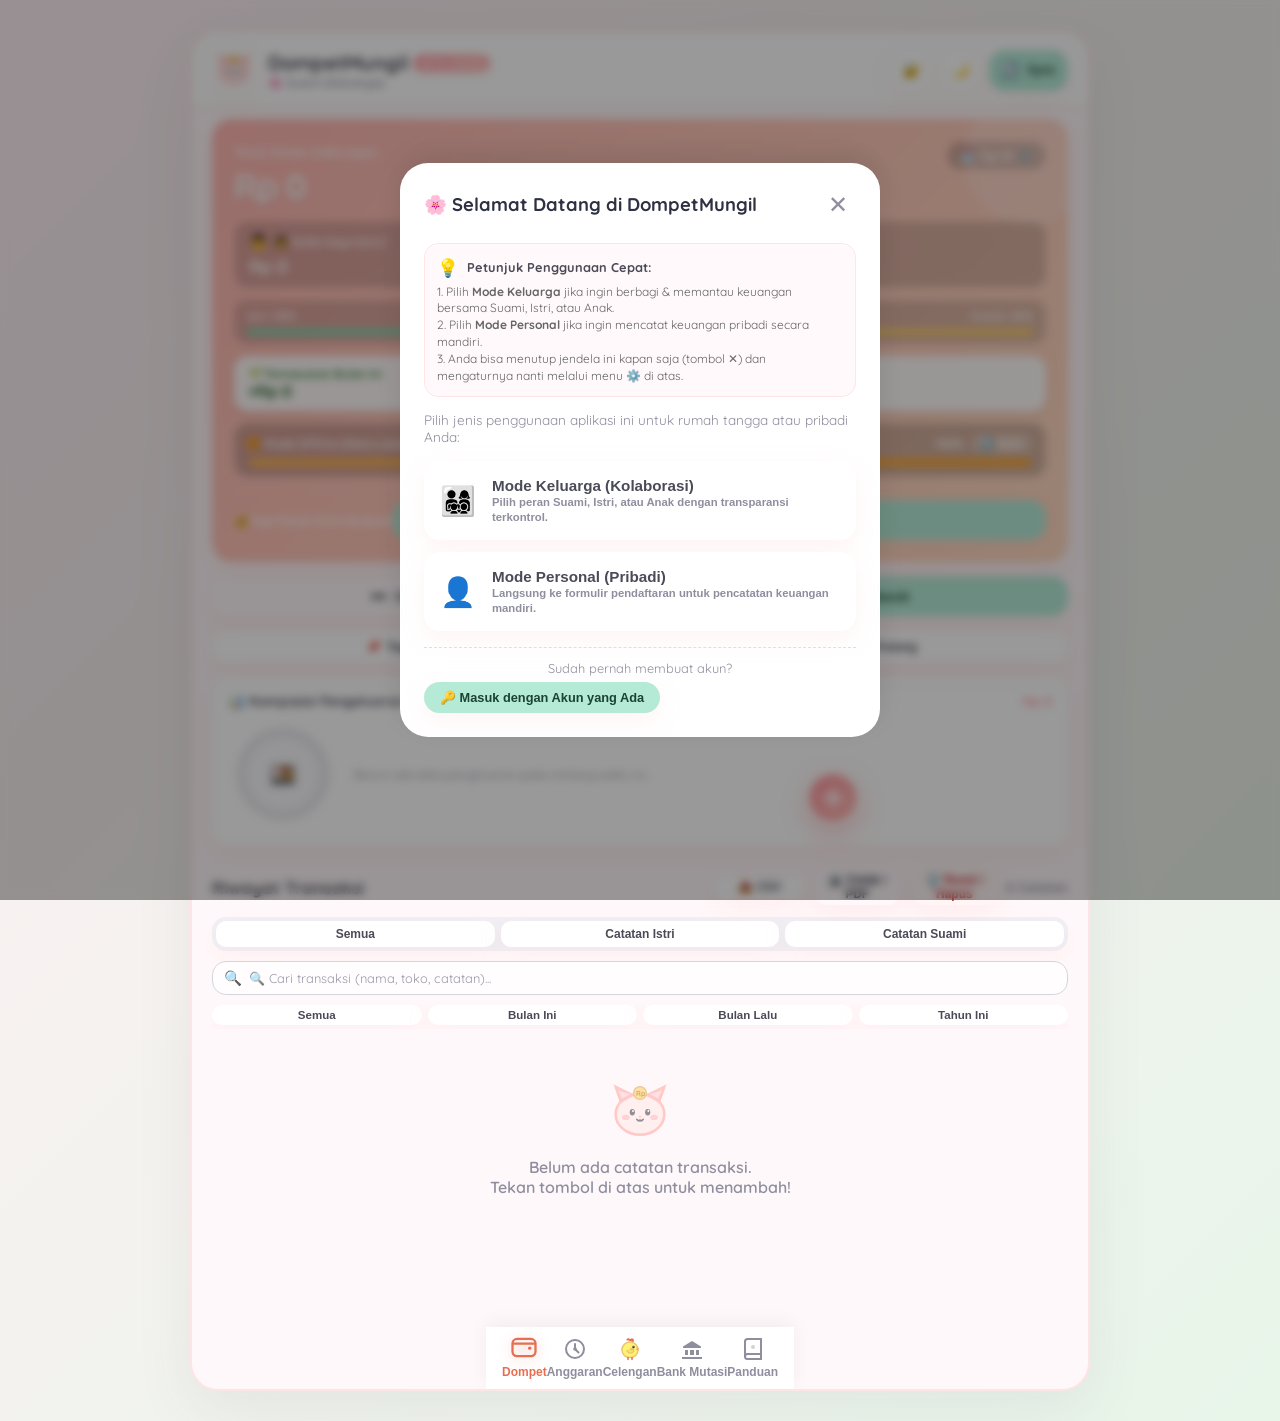
==== commit 939ad35e: "fix(bank): fix BRImo CSV e-statement parser columns and add reset/batch delete dialog" ====
--- a/web/index.html
+++ b/web/index.html
@@ -417,6 +417,9 @@
             </button>
             <button onclick="printFinancialReport()" class="btn-cute primary" style="padding:4px 8px; font-size:0.75rem;" title="Cetak struk laporan bulanan / Simpan sebagai PDF">
               🖨️ Cetak / PDF
+            </button>
+            <button onclick="openTxManagerModal()" class="btn-cute" style="padding:4px 8px; font-size:0.75rem; color:#C62828; border-color:#FFCDD2; background:#FFF5F5;" title="Reset atau Hapus Data Transaksi Berdasarkan Kriteria / Rentang Tanggal">
+              🗑️ Reset / Hapus
             </button>
             <span style="font-size: 0.8rem; color: var(--text-muted);" id="txCounter">0 Catatan</span>
           </div>
@@ -1399,6 +1402,63 @@
     </div>
   </div>
 
+  <!-- Modal Manajemen & Reset Transaksi (Hapus Per Rentang, Mutasi Bank, atau Semua) -->
+  <div class="modal-overlay" id="txManagerModal">
+    <div class="modal-sheet">
+      <div class="modal-header">
+        <h3 class="modal-title">🗑️ Kelola & Reset Transaksi</h3>
+        <button onclick="closeTxManagerModal()" style="background:none; border:none; font-size:1.5rem; cursor:pointer;">✕</button>
+      </div>
+      
+      <p style="font-size:0.82rem; color:var(--text-muted); margin-bottom:14px; line-height:1.4;">
+        Gunakan menu ini jika salah mengunggah file mutasi, data terbaca aneh, atau ingin membersihkan catatan dompet dengan aman.
+      </p>
+
+      <!-- Opsi 1: Hapus Transaksi Mutasi Bank yang Terakhir Diunggah / Seluruh Mutasi Bank -->
+      <div style="background:#FFF9FB; border:1px solid #FFD1DC; border-radius:14px; padding:14px; margin-bottom:12px;">
+        <strong style="font-size:0.88rem; color:#4A4A58; display:block; margin-bottom:4px;">🏦 1. Hapus Khusus Mutasi Bank</strong>
+        <p style="font-size:0.75rem; color:var(--text-muted); margin-bottom:10px;">
+          Hanya menghapus transaksi yang berasal dari import mutasi bank / CSV tanpa mengganggu catatan manual harian Anda.
+        </p>
+        <button type="button" class="btn-cute" onclick="deleteBankTransactionsOnly()" style="width:100%; justify-content:center; padding:10px; font-size:0.82rem; color:#E76F51; border-color:#FFD1DC;">
+          🧹 Hapus Semua Catatan Mutasi Bank
+        </button>
+      </div>
+
+      <!-- Opsi 2: Hapus Transaksi Berdasarkan Rentang Tanggal -->
+      <div style="background:#F8F8FC; border:1px solid #ECECF0; border-radius:14px; padding:14px; margin-bottom:12px;">
+        <strong style="font-size:0.88rem; color:#4A4A58; display:block; margin-bottom:4px;">📅 2. Hapus Berdasarkan Rentang Tanggal</strong>
+        <p style="font-size:0.75rem; color:var(--text-muted); margin-bottom:10px;">
+          Hapus seluruh transaksi pada periode tanggal tertentu (misal: bulan Oktober 2026 yang salah impor).
+        </p>
+        <div style="display:flex; gap:8px; margin-bottom:10px;">
+          <div style="flex:1;">
+            <label style="font-size:0.72rem; color:var(--text-muted); display:block; margin-bottom:2px;">Dari Tanggal:</label>
+            <input type="date" id="resetStartDateInput" class="form-input" style="font-size:0.78rem; padding:6px 8px;">
+          </div>
+          <div style="flex:1;">
+            <label style="font-size:0.72rem; color:var(--text-muted); display:block; margin-bottom:2px;">Sampai Tanggal:</label>
+            <input type="date" id="resetEndDateInput" class="form-input" style="font-size:0.78rem; padding:6px 8px;">
+          </div>
+        </div>
+        <button type="button" class="btn-cute" onclick="deleteTransactionsByDateRange()" style="width:100%; justify-content:center; padding:10px; font-size:0.82rem; color:#3F51B5; border-color:#C5CAE9;">
+          🗑️ Hapus Transaksi Pada Rentang Tanggal
+        </button>
+      </div>
+
+      <!-- Opsi 3: Reset Total Seluruh Data Transaksi -->
+      <div style="background:#FFF5F5; border:1px solid #FFCDD2; border-radius:14px; padding:14px; margin-bottom:8px;">
+        <strong style="font-size:0.88rem; color:#C62828; display:block; margin-bottom:4px;">⚠️ 3. Reset Total (Hapus Semua Transaksi)</strong>
+        <p style="font-size:0.75rem; color:#777; margin-bottom:10px;">
+          Mengosongkan seluruh riwayat catatan transaksi dan mengembalikan saldo dompet ke Rp 0.
+        </p>
+        <button type="button" class="btn-cute" onclick="resetAllTransactionsTotal()" style="width:100%; justify-content:center; padding:10px; font-size:0.82rem; background:#C62828; color:#FFF; font-weight:700;">
+          💥 Reset Semua Transaksi Dompet
+        </button>
+      </div>
+    </div>
+  </div>
+
   <!-- Layar Penuh Lockscreen PIN (App Lock) -->
   <div id="appLockScreen" style="display:none; position:fixed; top:0; left:0; right:0; bottom:0; background:linear-gradient(135deg, #FFB7B2 0%, #FFDAC1 100%); z-index:9999; flex-direction:column; align-items:center; justify-content:center; padding:20px; text-align:center;">
     <div style="width:80px; height:80px; border-radius:50%; background:#FFF; display:flex; align-items:center; justify-content:center; font-size:2.5rem; box-shadow:0 8px 24px rgba(0,0,0,0.15); margin-bottom:16px;">
@@ -1430,7 +1490,7 @@
     </div>
   </div>
 
-  <!-- Script Logika PWA, IndexedDB & Sync dengan cache busting dinamis (v0.9.5-bank-import) -->
-  <script src="js/app.js?v=20261111_v095bank"></script>
+  <!-- Script Logika PWA, IndexedDB & Sync dengan cache busting dinamis (v0.9.6-brimo-reset) -->
+  <script src="js/app.js?v=20261112_brimofix"></script>
 </body>
 </html>
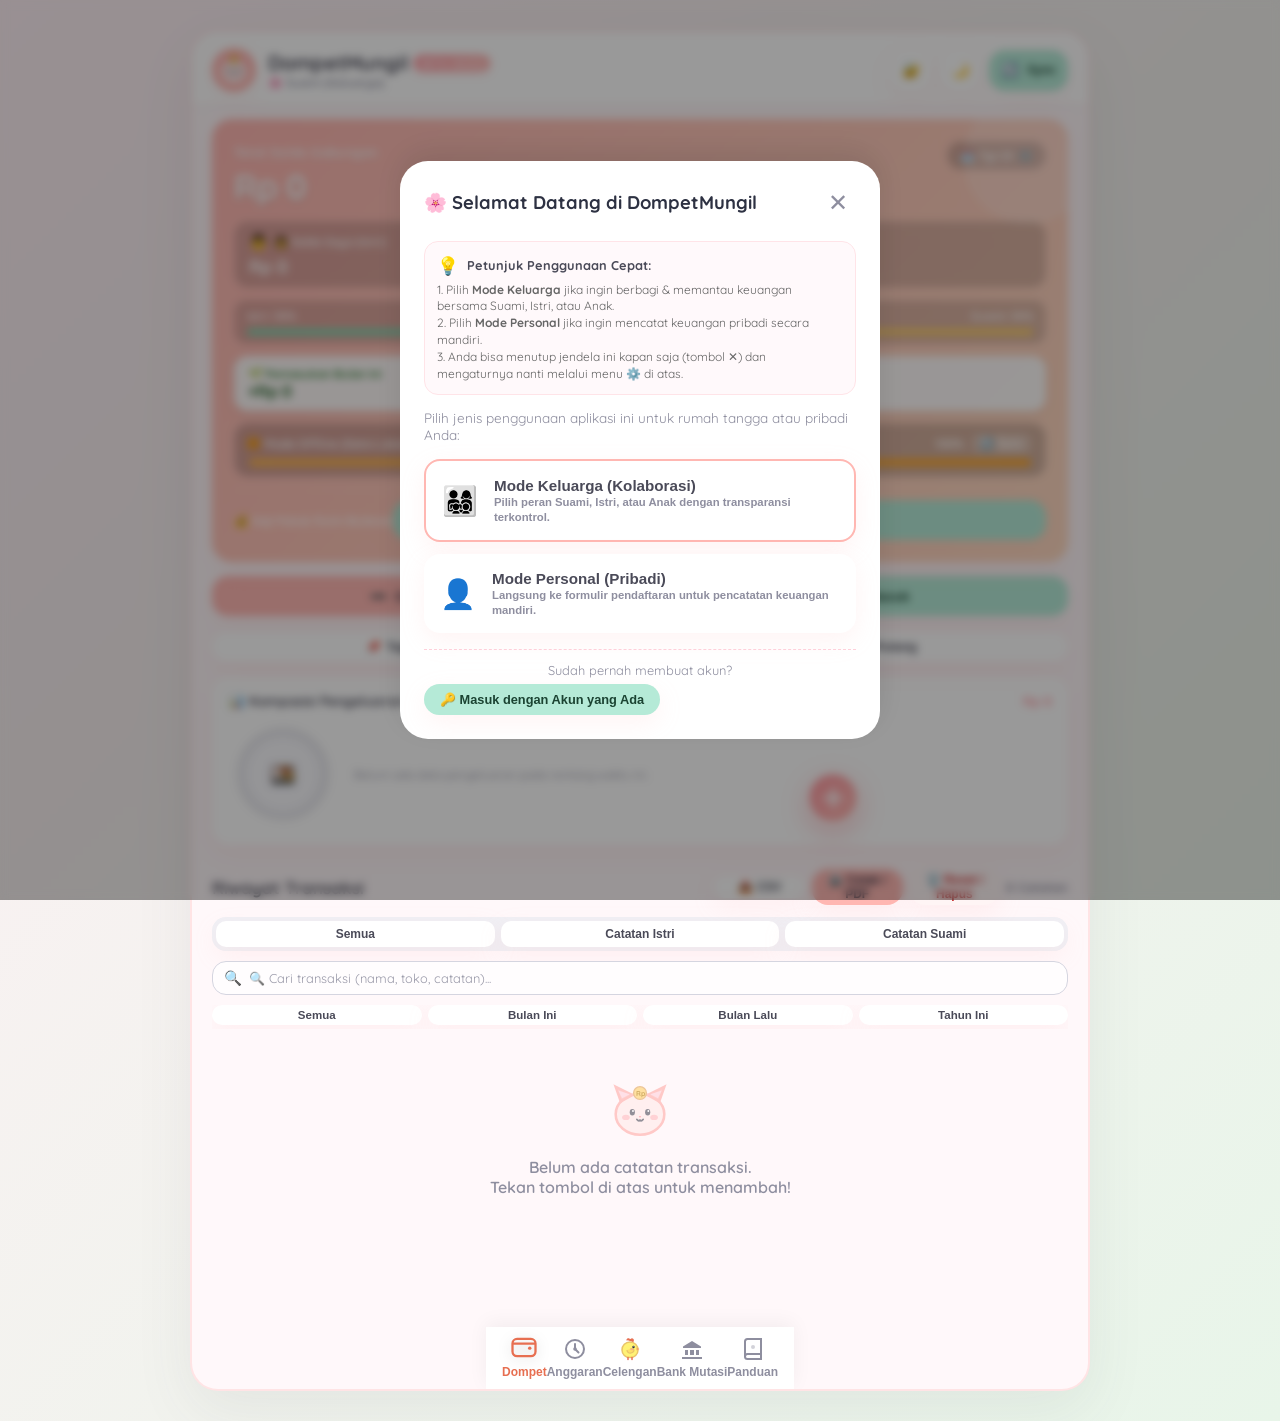
==== commit 61611e11: "feat(category): add intelligent bank transaction auto-categorizer, interactive new category confirma" ====
--- a/web/index.html
+++ b/web/index.html
@@ -961,23 +961,23 @@
         <button onclick="closeThemeModal()" style="background:none; border:none; font-size:1.5rem; cursor:pointer;">✕</button>
       </div>
       <div style="display:grid; grid-template-columns: repeat(auto-fit, minmax(80px, 1fr)); gap:12px; margin-bottom:16px;">
-        <div onclick="selectMascotTheme('icon-cat-mascot', 'Kucing', '#FFB7B2')" style="text-align:center; padding:12px; border-radius:16px; background:#FFF0F5; cursor:pointer; border:2px solid transparent;" id="mascotCard-cat">
+        <div onclick="selectMascotTheme('icon-cat-mascot')" style="text-align:center; padding:12px; border-radius:16px; background:#FFF0F5; cursor:pointer; border:2px solid transparent;" id="mascotCard-cat">
           <svg style="width:48px; height:48px;"><use href="#icon-cat-mascot"></use></svg>
           <p style="font-size:0.75rem; font-weight:700; margin-top:4px;">Neko (Kucing)</p>
         </div>
-        <div onclick="selectMascotTheme('icon-dog-mascot', 'Shiba', '#F4A261')" style="text-align:center; padding:12px; border-radius:16px; background:#FFF4EC; cursor:pointer; border:2px solid transparent;" id="mascotCard-dog">
+        <div onclick="selectMascotTheme('icon-dog-mascot')" style="text-align:center; padding:12px; border-radius:16px; background:#FFF4EC; cursor:pointer; border:2px solid transparent;" id="mascotCard-dog">
           <svg style="width:48px; height:48px;"><use href="#icon-dog-mascot"></use></svg>
           <p style="font-size:0.75rem; font-weight:700; margin-top:4px;">Shiba (Anjing)</p>
         </div>
-        <div onclick="selectMascotTheme('icon-capybara-mascot', 'Capybara', '#B08968')" style="text-align:center; padding:12px; border-radius:16px; background:#F5EBE0; cursor:pointer; border:2px solid transparent;" id="mascotCard-capy">
+        <div onclick="selectMascotTheme('icon-capybara-mascot')" style="text-align:center; padding:12px; border-radius:16px; background:#F5EBE0; cursor:pointer; border:2px solid transparent;" id="mascotCard-capy">
           <svg style="width:48px; height:48px;"><use href="#icon-capybara-mascot"></use></svg>
           <p style="font-size:0.75rem; font-weight:700; margin-top:4px;">Capybara</p>
         </div>
-        <div onclick="selectMascotTheme('icon-bunny-mascot', 'Kelinci', '#FFCAD4')" style="text-align:center; padding:12px; border-radius:16px; background:#FFF0F3; cursor:pointer; border:2px solid transparent;" id="mascotCard-bunny">
+        <div onclick="selectMascotTheme('icon-bunny-mascot')" style="text-align:center; padding:12px; border-radius:16px; background:#FFF0F3; cursor:pointer; border:2px solid transparent;" id="mascotCard-bunny">
           <svg style="width:48px; height:48px;"><use href="#icon-bunny-mascot"></use></svg>
           <p style="font-size:0.75rem; font-weight:700; margin-top:4px;">Usagi (Kelinci)</p>
         </div>
-        <div onclick="selectMascotTheme('icon-panda-mascot', 'Panda', '#A8DADC')" style="text-align:center; padding:12px; border-radius:16px; background:#EDF6F9; cursor:pointer; border:2px solid transparent;" id="mascotCard-panda">
+        <div onclick="selectMascotTheme('icon-panda-mascot')" style="text-align:center; padding:12px; border-radius:16px; background:#EDF6F9; cursor:pointer; border:2px solid transparent;" id="mascotCard-panda">
           <svg style="width:48px; height:48px;"><use href="#icon-panda-mascot"></use></svg>
           <p style="font-size:0.75rem; font-weight:700; margin-top:4px;">Panda</p>
         </div>
@@ -1490,7 +1490,49 @@
     </div>
   </div>
 
-  <!-- Script Logika PWA, IndexedDB & Sync dengan cache busting dinamis (v0.9.6-brimo-reset) -->
-  <script src="js/app.js?v=20261112_brimofix"></script>
+  <!-- 🐾 Modal Konfirmasi Buat Kategori Baru Otomatis dari Mutasi Bank -->
+  <div class="modal-overlay" id="confirmNewCategoryModal" style="z-index:9999;">
+    <div class="modal-sheet" style="max-width:440px;">
+      <div class="modal-header">
+        <h3 class="modal-title">✨ Buat Kategori Baru?</h3>
+        <button onclick="closeConfirmNewCategoryModal(false)" style="background:none; border:none; font-size:1.5rem; cursor:pointer;">✕</button>
+      </div>
+      <div style="text-align:center; padding:10px 0 16px;">
+        <div style="width:68px; height:68px; border-radius:50%; background:var(--theme-tag-bg, #FFF0F3); border:2px dashed var(--pink-pastel); display:flex; align-items:center; justify-content:center; margin:0 auto 12px;">
+          <svg id="confirmNewCatMascotSvg" style="width:48px; height:48px;"><use href="#icon-cat-mascot"></use></svg>
+        </div>
+        <p style="font-size:0.88rem; color:var(--text-primary); font-weight:700; margin-bottom:6px;">
+          Transaksi mutasi berikut belum memiliki kategori khusus:
+        </p>
+        <div style="background:#FFFDF7; border:1px solid #FFE082; border-radius:12px; padding:10px 14px; margin-bottom:14px; text-align:left;">
+          <div style="font-size:0.75rem; color:var(--text-muted);" id="confirmNewCatTxDate">-</div>
+          <div style="font-size:0.85rem; font-weight:800; color:var(--text-primary); margin:2px 0;" id="confirmNewCatTxNote">-</div>
+          <div style="font-size:0.88rem; font-weight:800; color:#E76F51;" id="confirmNewCatTxAmount">-</div>
+        </div>
+        <div style="background:var(--bg-primary, #FFF8FA); border-radius:12px; padding:12px; margin-bottom:14px; text-align:left;">
+          <label style="font-size:0.78rem; font-weight:700; color:var(--text-primary); display:block; margin-bottom:6px;">
+            Rekomendasi Kategori Baru:
+          </label>
+          <div style="display:flex; gap:8px;">
+            <input type="text" id="confirmNewCatNameInput" class="form-input" style="font-size:0.85rem; font-weight:700;" placeholder="contoh: 📱 Topup & E-Money">
+          </div>
+          <small style="font-size:0.72rem; color:var(--text-muted); display:block; margin-top:4px;">
+            *Jika disetujui, kategori ini otomatis dibuat dan mutasi sejenis ke depan langsung tergolongkan rapi!
+          </small>
+        </div>
+        <div style="display:flex; gap:8px;">
+          <button type="button" class="btn-cute" onclick="closeConfirmNewCategoryModal(false)" style="flex:1; justify-content:center; padding:10px; font-size:0.82rem;">
+            Lewati (Pakai 'Lainnya')
+          </button>
+          <button type="button" class="btn-cute primary" onclick="closeConfirmNewCategoryModal(true)" style="flex:1.3; justify-content:center; padding:10px; font-size:0.85rem; font-weight:800;">
+            ✅ Ya, Buat Kategori Ini
+          </button>
+        </div>
+      </div>
+    </div>
+  </div>
+
+  <!-- Script Logika PWA, IndexedDB & Sync dengan cache busting dinamis (v0.9.7-autocat-mascot) -->
+  <script src="js/app.js?v=20261112_autocat_theme"></script>
 </body>
 </html>
--- a/web/css/style.css
+++ b/web/css/style.css
@@ -17,6 +17,10 @@
   --shadow-hover: 0 12px 28px rgba(255, 183, 178, 0.25);
   --danger-pastel: #FF9AA2;
   --success-pastel: #7BDCB5;
+  --theme-accent: #E76F51;
+  --theme-nav-active: #E76F51;
+  --theme-tag-bg: #FFF0F3;
+  --theme-border: #FFAAA6;
 }
 
 * {
@@ -868,13 +872,13 @@
 }
 
 .nav-item.active {
-  color: #E76F51;
+  color: var(--theme-nav-active);
   font-weight: 800;
 }
 
 .nav-item.active svg {
   transform: translateY(-2px) scale(1.15);
-  filter: drop-shadow(0 3px 6px rgba(231, 111, 81, 0.35));
+  filter: drop-shadow(0 3px 6px rgba(0, 0, 0, 0.15));
 }
 
 /* Cute SVG Icons Helper */
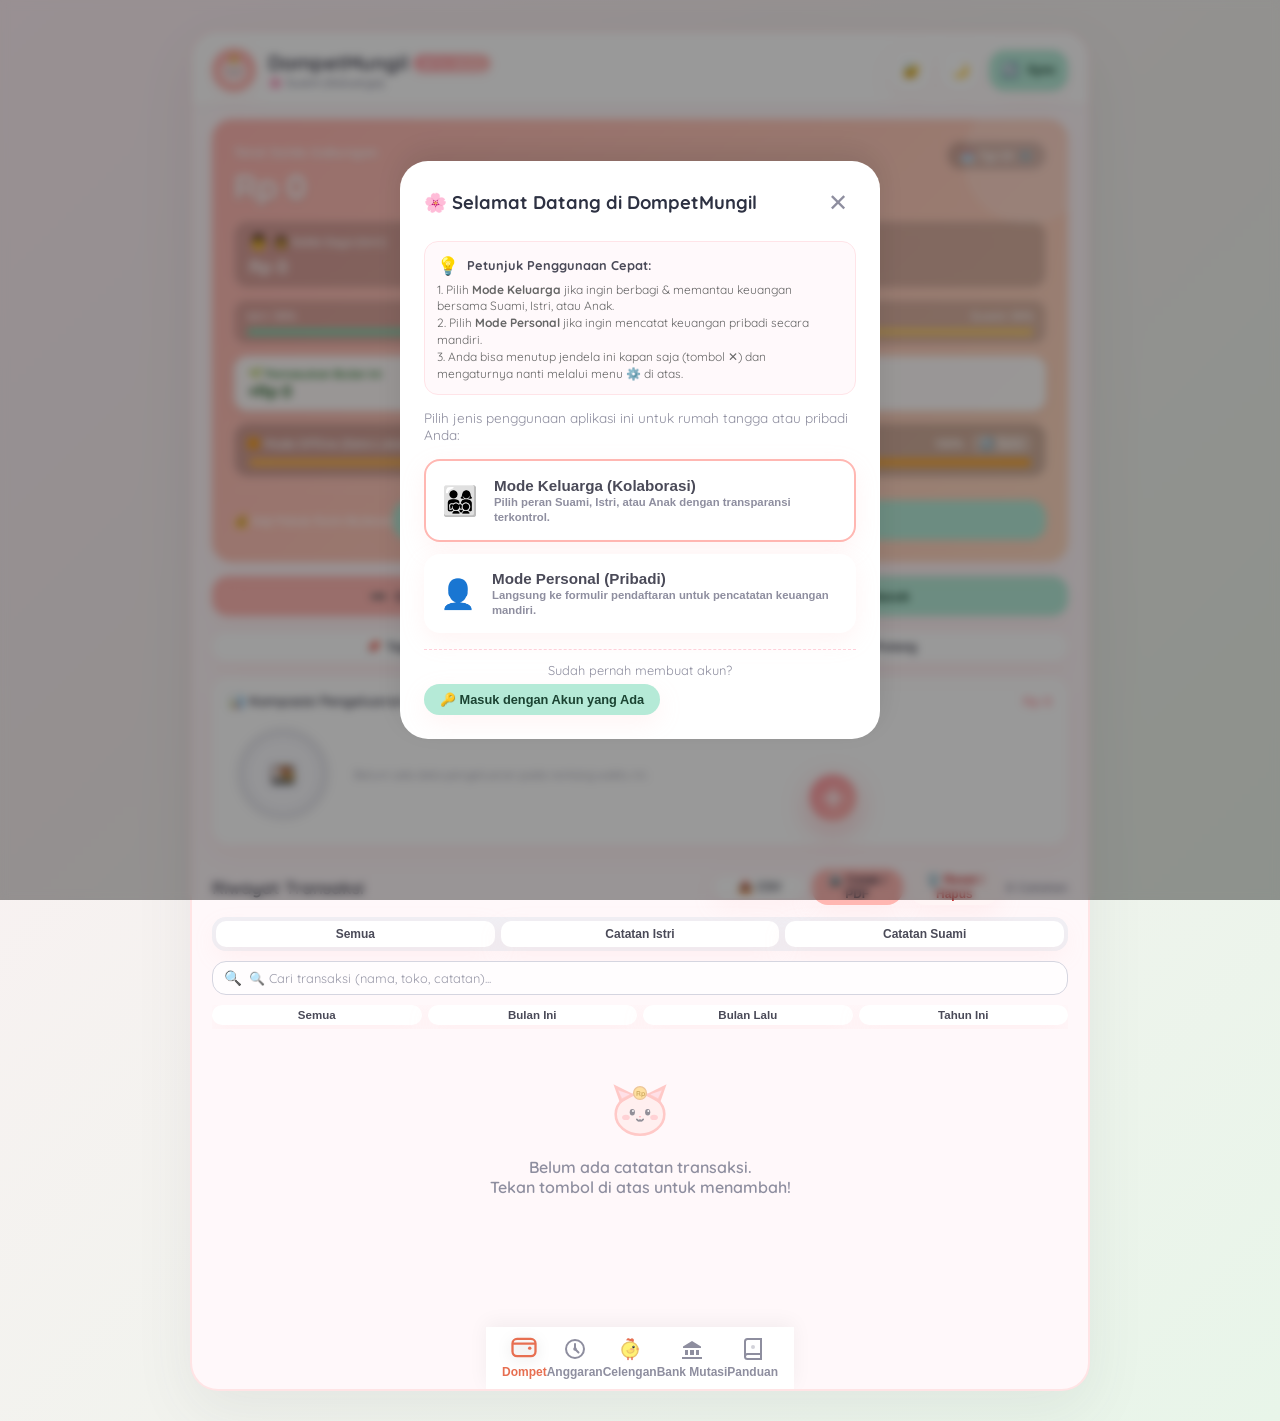
==== commit d4fc0290: "fix(bank): prioritize Tarik Tunai ATM category over SPBU location keyword and auto-correct existing " ====
--- a/web/index.html
+++ b/web/index.html
@@ -1532,7 +1532,7 @@
     </div>
   </div>
 
-  <!-- Script Logika PWA, IndexedDB & Sync dengan cache busting dinamis (v0.9.7-autocat-mascot) -->
-  <script src="js/app.js?v=20261112_autocat_theme"></script>
+  <!-- Script Logika PWA, IndexedDB & Sync dengan cache busting dinamis (v0.9.8-atm-priority-fix) -->
+  <script src="js/app.js?v=20261112_atmfix"></script>
 </body>
 </html>
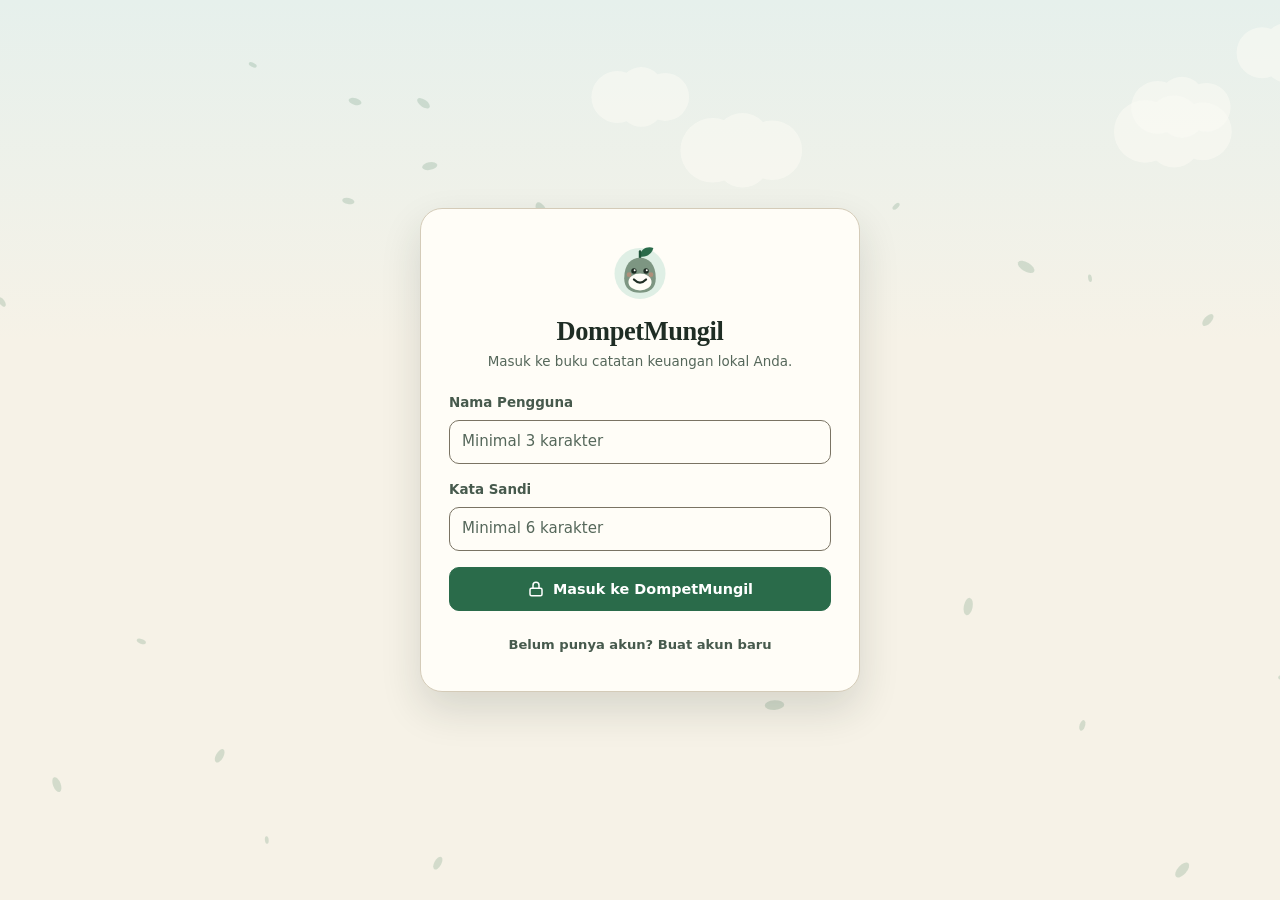
==== commit 2387e5e1: "feat: total overhaul v2.0 Ghibli UI, all-Indonesia bank parser, print studio & full CRUD" ====
--- a/web/index.html
+++ b/web/index.html
@@ -1,1538 +1,24 @@
 <!DOCTYPE html>
-<html lang="id">
+<html lang="id" data-theme="meadow">
 <head>
-  <meta charset="UTF-8">
-  <meta name="viewport" content="width=device-width, initial-scale=1.0, maximum-scale=1.0, user-scalable=no">
-  <title>DompetMungil (Beta v0.9.5) - Catatan Keuangan Keluarga Cute</title>
-  <link rel="icon" type="image/svg+xml" href="favicon.svg">
-  <link rel="apple-touch-icon" href="icons/icon-192.svg">
-  <link rel="manifest" href="manifest.json">
-  <meta name="theme-color" content="#FFB7B2">
-  <meta name="apple-mobile-web-app-capable" content="yes">
-  <meta name="apple-mobile-web-app-status-bar-style" content="default">
-  <link rel="stylesheet" href="css/style.css?v=20261111_v095beta">
-  <link rel="preconnect" href="https://fonts.googleapis.com">
-  <link rel="preconnect" href="https://fonts.gstatic.com" crossorigin>
-  <link href="https://fonts.googleapis.com/css2?family=Quicksand:wght@500;600;700;800&display=swap" rel="stylesheet">
+  <meta charset="UTF-8" />
+  <meta name="viewport" content="width=device-width, initial-scale=1.0" />
+  <meta name="theme-color" content="#2A6B4A" />
+  <meta name="description" content="DompetMungil: Catatan keuangan keluarga ringan bergaya Ghibli dengan pembaca mutasi seluruh bank Indonesia dan studio cetak laporan." />
+  <title>DompetMungil - Catatan Keuangan Keluarga</title>
+  <link rel="icon" type="image/svg+xml" href="favicon.svg" />
+  <link rel="manifest" href="manifest.json" />
+  <link rel="stylesheet" href="css/tokens.css" />
+  <link rel="stylesheet" href="css/base.css" />
+  <link rel="stylesheet" href="css/components.css" />
+  <link rel="stylesheet" href="css/print.css" />
 </head>
 <body>
-
-  <!-- Inline Cute SVG Icons Dictionary (100% Orisinal Tanpa Resource Eksternal) -->
-  <svg style="display:none;" version="2.0">
-    <!-- Maskot Kucing Finansial Lucu -->
-    <symbol id="icon-cat-mascot" viewBox="0 0 100 100">
-      <ellipse cx="50" cy="55" rx="38" ry="32" fill="#FFEAE8" stroke="#FFAAA6" stroke-width="4"/>
-      <polygon points="20,35 12,12 38,25" fill="#FFB7B2" stroke="#FFAAA6" stroke-width="4"/>
-      <polygon points="22,30 16,18 34,24" fill="#FFD1DC"/>
-      <polygon points="80,35 88,12 62,25" fill="#FFB7B2" stroke="#FFAAA6" stroke-width="4"/>
-      <polygon points="78,30 84,18 66,24" fill="#FFD1DC"/>
-      <ellipse cx="38" cy="52" rx="4" ry="5" fill="#4A4A58"/>
-      <circle cx="39" cy="50" r="1.5" fill="#FFFFFF"/>
-      <ellipse cx="62" cy="52" rx="4" ry="5" fill="#4A4A58"/>
-      <circle cx="63" cy="50" r="1.5" fill="#FFFFFF"/>
-      <ellipse cx="28" cy="60" rx="6" ry="4" fill="#FF9AA2" opacity="0.6"/>
-      <ellipse cx="72" cy="60" rx="6" ry="4" fill="#FF9AA2" opacity="0.6"/>
-      <polygon points="48,58 52,58 50,61" fill="#FF8E99"/>
-      <path d="M 45,63 Q 50,68 50,63 Q 50,68 55,63" fill="none" stroke="#4A4A58" stroke-width="2.5" stroke-linecap="round"/>
-      <circle cx="50" cy="22" r="10" fill="#FFD166" stroke="#E0A458" stroke-width="2"/>
-      <text x="50" y="26" font-size="11" font-weight="bold" fill="#B27B00" text-anchor="middle">Rp</text>
-    </symbol>
-
-    <!-- Maskot Anjing Shiba Inu Lucu -->
-    <symbol id="icon-dog-mascot" viewBox="0 0 100 100">
-      <circle cx="50" cy="55" r="36" fill="#F4A261" stroke="#E76F51" stroke-width="4"/>
-      <polygon points="22,34 16,10 38,22" fill="#F4A261" stroke="#E76F51" stroke-width="3"/>
-      <polygon points="78,34 84,10 62,22" fill="#F4A261" stroke="#E76F51" stroke-width="3"/>
-      <!-- Pipi Putih Shiba -->
-      <path d="M 24,65 Q 50,85 76,65 Q 70,45 50,55 Q 30,45 24,65 Z" fill="#FFF9F5"/>
-      <circle cx="36" cy="48" r="4.5" fill="#264653"/>
-      <circle cx="64" cy="48" r="4.5" fill="#264653"/>
-      <circle cx="37" cy="46" r="1.5" fill="#FFF"/>
-      <circle cx="65" cy="46" r="1.5" fill="#FFF"/>
-      <ellipse cx="50" cy="58" rx="5" ry="3.5" fill="#264653"/>
-      <path d="M 47,62 Q 50,66 53,62" fill="none" stroke="#264653" stroke-width="2.5" stroke-linecap="round"/>
-      <circle cx="50" cy="20" r="10" fill="#E9C46A" stroke="#F4A261" stroke-width="2"/>
-      <text x="50" y="24" font-size="10" font-weight="bold" fill="#7E4A15" text-anchor="middle">🐶</text>
-    </symbol>
-
-    <!-- Maskot Capybara Santai -->
-    <symbol id="icon-capybara-mascot" viewBox="0 0 100 100">
-      <rect x="22" y="26" width="56" height="58" rx="24" fill="#B08968" stroke="#7F5539" stroke-width="4"/>
-      <!-- Telinga Capy -->
-      <ellipse cx="22" cy="34" rx="6" ry="8" fill="#7F5539"/>
-      <ellipse cx="78" cy="34" rx="6" ry="8" fill="#7F5539"/>
-      <!-- Moncong Kotak Khas Capybara -->
-      <rect x="30" y="52" width="40" height="28" rx="10" fill="#DDB892"/>
-      <ellipse cx="36" cy="45" rx="3.5" ry="4" fill="#3D2B1F"/>
-      <ellipse cx="64" cy="45" rx="3.5" ry="4" fill="#3D2B1F"/>
-      <!-- Hidung Capy -->
-      <line x1="44" y1="62" x2="44" y2="70" stroke="#7F5539" stroke-width="3" stroke-linecap="round"/>
-      <line x1="56" y1="62" x2="56" y2="70" stroke="#7F5539" stroke-width="3" stroke-linecap="round"/>
-      <!-- Jeruk Santai di Atas Kepala -->
-      <circle cx="50" cy="18" r="11" fill="#FF9F1C" stroke="#E07A5F" stroke-width="2"/>
-      <circle cx="50" cy="12" r="2.5" fill="#2A9D8F"/>
-    </symbol>
-
-    <!-- Maskot Kelinci Imut (Usagi) -->
-    <symbol id="icon-bunny-mascot" viewBox="0 0 100 100">
-      <ellipse cx="50" cy="60" rx="35" ry="30" fill="#FFFFFF" stroke="#E2CFC4" stroke-width="4"/>
-      <!-- Telinga Panjang -->
-      <ellipse cx="34" cy="24" rx="9" ry="24" fill="#FFFFFF" stroke="#E2CFC4" stroke-width="3.5"/>
-      <ellipse cx="34" cy="24" rx="4.5" ry="17" fill="#FFCAD4"/>
-      <ellipse cx="66" cy="24" rx="9" ry="24" fill="#FFFFFF" stroke="#E2CFC4" stroke-width="3.5"/>
-      <ellipse cx="66" cy="24" rx="4.5" ry="17" fill="#FFCAD4"/>
-      <!-- Mata Merah Muda -->
-      <circle cx="38" cy="56" r="4.5" fill="#D90429"/>
-      <circle cx="62" cy="56" r="4.5" fill="#D90429"/>
-      <circle cx="39" cy="54" r="1.5" fill="#FFF"/>
-      <circle cx="63" cy="54" r="1.5" fill="#FFF"/>
-      <ellipse cx="26" cy="65" rx="5" ry="3" fill="#FFB7B2" opacity="0.6"/>
-      <ellipse cx="74" cy="65" rx="5" ry="3" fill="#FFB7B2" opacity="0.6"/>
-      <path d="M 46,67 Q 50,71 54,67" fill="none" stroke="#4A4A58" stroke-width="2" stroke-linecap="round"/>
-    </symbol>
-
-    <!-- Maskot Panda Menggemaskan -->
-    <symbol id="icon-panda-mascot" viewBox="0 0 100 100">
-      <circle cx="50" cy="55" r="36" fill="#FFFFFF" stroke="#333333" stroke-width="4"/>
-      <!-- Telinga Hitam -->
-      <circle cx="22" cy="28" r="13" fill="#2B2D42"/>
-      <circle cx="78" cy="28" r="13" fill="#2B2D42"/>
-      <!-- Lingkar Mata Panda -->
-      <ellipse cx="34" cy="52" rx="9" ry="12" fill="#2B2D42"/>
-      <circle cx="35" cy="50" r="3.5" fill="#FFF"/>
-      <ellipse cx="66" cy="52" rx="9" ry="12" fill="#2B2D42"/>
-      <circle cx="65" cy="50" r="3.5" fill="#FFF"/>
-      <!-- Hidung & Senyum -->
-      <ellipse cx="50" cy="64" rx="5" ry="3" fill="#2B2D42"/>
-      <path d="M 46,70 Q 50,74 54,70" fill="none" stroke="#2B2D42" stroke-width="2.5" stroke-linecap="round"/>
-      <!-- Daun Bambu Keberuntungan -->
-      <path d="M 46,14 C 44,8 56,8 54,14 Z" fill="#52B788"/>
-    </symbol>
-
-    <!-- Ikon Dompet Manis -->
-    <symbol id="icon-wallet" viewBox="0 0 24 24">
-      <rect x="2" y="5" width="20" height="15" rx="4" fill="none" stroke="currentColor" stroke-width="2"/>
-      <path d="M2 9h20" stroke="currentColor" stroke-width="2"/>
-      <circle cx="17" cy="13" r="1.5" fill="currentColor"/>
-    </symbol>
-
-    <!-- Ikon Transaksi / Daftar -->
-    <symbol id="icon-list" viewBox="0 0 24 24">
-      <path d="M4 6h16M4 12h16M4 18h10" stroke="currentColor" stroke-width="2.2" stroke-linecap="round"/>
-    </symbol>
-
-    <!-- Ikon Bank / Mutasi -->
-    <symbol id="icon-bank" viewBox="0 0 24 24">
-      <path d="M3 9.5L12 4l9 5.5v1.5H3V9.5zm2 3.5h3v5H5v-5zm5 0h4v5h-4v-5zm6 0h3v5h-3v-5zM2 20h20v2H2v-2z" fill="currentColor"/>
-    </symbol>
-
-    <!-- Ikon Celengan Ayam Lucu (Kawaii Chicken Icon) -->
-    <symbol id="icon-chicken" viewBox="0 0 24 24">
-      <!-- Jengger Ayam Merah -->
-      <path d="M9 3c0-1 1-1.5 2-1s1.5 1 2 0.5 1-1 2 0-0.5 1.5 0 2.5" fill="#E76F51" stroke="#E76F51" stroke-width="1.2" stroke-linecap="round"/>
-      <!-- Tubuh Ayam Bulat Imut -->
-      <path d="M4 13c0-4.5 3.5-8 8-8s8 3.5 8 8c0 4.5-3.5 7.5-8 7.5S4 17.5 4 13z" fill="#FFF275" stroke="#E9C46A" stroke-width="1.5"/>
-      <!-- Sayap Membal -->
-      <path d="M9 13c0 2 2 3.5 4 3s3-2 3-3-2-2-4-1" fill="#FFE066" stroke="#E9C46A" stroke-width="1.2"/>
-      <!-- Mata Berbinar -->
-      <circle cx="15.5" cy="10" r="1.2" fill="#2B2D42"/>
-      <circle cx="15.8" cy="9.6" r="0.4" fill="#FFF"/>
-      <!-- Paruh Segitiga Oranye -->
-      <polygon points="18.5,10.5 21.5,12 18.5,13.5" fill="#F4A261"/>
-      <!-- Pipi Merona -->
-      <ellipse cx="14" cy="12.5" rx="1.2" ry="0.8" fill="#FF9AA2" opacity="0.8"/>
-      <!-- Kaki Ayam Kecil -->
-      <path d="M10 20.5v2M14 20.5v2" stroke="#E76F51" stroke-width="1.5" stroke-linecap="round"/>
-    </symbol>
-
-    <!-- Ikon Buku Panduan Manis -->
-    <symbol id="icon-book" viewBox="0 0 24 24">
-      <path d="M4 19.5A2.5 2.5 0 0 1 6.5 17H20" fill="none" stroke="currentColor" stroke-width="2" stroke-linecap="round"/>
-      <path d="M6.5 2H20v20H6.5A2.5 2.5 0 0 1 4 19.5v-15A2.5 2.5 0 0 1 6.5 2z" fill="none" stroke="currentColor" stroke-width="2" stroke-linecap="round"/>
-      <circle cx="12" cy="10" r="2" fill="currentColor" opacity="0.4"/>
-    </symbol>
-
-    <!-- Ikon Pengaturan Rapi -->
-    <symbol id="icon-settings" viewBox="0 0 24 24">
-      <circle cx="12" cy="12" r="3" fill="none" stroke="currentColor" stroke-width="2"/>
-      <path d="M19.4 15a1.65 1.65 0 0 0 .33 1.82l.06.06a2 2 0 1 1-2.83 2.83l-.06-.06a1.65 1.65 0 0 0-1.82-.33 1.65 1.65 0 0 0-1 1.51V21a2 2 0 0 1-4 0v-.09A1.65 1.65 0 0 0 9 19.4a1.65 1.65 0 0 0-1.82.33l-.06.06a2 2 0 1 1-2.83-2.83l.06-.06a1.65 1.65 0 0 0 .33-1.82 1.65 1.65 0 0 0-1.51-1H3a2 2 0 0 1 0-4h.09A1.65 1.65 0 0 0 4.6 9a1.65 1.65 0 0 0-.33-1.82l-.06-.06a2 2 0 1 1 2.83-2.83l.06.06a1.65 1.65 0 0 0 1.82.33H9a1.65 1.65 0 0 0 1-1.51V3a2 2 0 0 1 4 0v.09a1.65 1.65 0 0 0 1 1.51 1.65 1.65 0 0 0 1.82-.33l.06-.06a2 2 0 1 1 2.83 2.83l-.06.06a1.65 1.65 0 0 0-.33 1.82V9a1.65 1.65 0 0 0 1.51 1H21a2 2 0 0 1 0 4h-.09a1.65 1.65 0 0 0-1.51 1z" fill="none" stroke="currentColor" stroke-width="2"/>
-    </symbol>
-
-    <!-- Ikon Anggaran Bulanan Beranimasi Target -->
-    <symbol id="icon-budget" viewBox="0 0 24 24">
-      <circle cx="12" cy="12" r="9" fill="none" stroke="currentColor" stroke-width="2"/>
-      <path d="M12 7v5l3.5 3.5" fill="none" stroke="currentColor" stroke-width="2" stroke-linecap="round"/>
-      <circle cx="12" cy="12" r="1.8" fill="currentColor"/>
-    </symbol>
-
-    <!-- Ikon Surat Gmail Kawaii -->
-    <symbol id="icon-mail" viewBox="0 0 24 24">
-      <rect x="2" y="4" width="20" height="16" rx="4" fill="none" stroke="currentColor" stroke-width="2"/>
-      <path d="M3 6.5l9 6.5 9-6.5" fill="none" stroke="currentColor" stroke-width="2" stroke-linecap="round" stroke-linejoin="round"/>
-    </symbol>
-
-    <!-- Ikon Koin Berkilau -->
-    <symbol id="icon-coin" viewBox="0 0 24 24">
-      <circle cx="12" cy="12" r="8.5" fill="#FFE066" stroke="#F4A261" stroke-width="1.8"/>
-      <circle cx="12" cy="12" r="5.5" fill="none" stroke="#F4A261" stroke-width="1.2" stroke-dasharray="2 1.5"/>
-      <text x="12" y="15" font-size="8" font-weight="900" fill="#E76F51" text-anchor="middle">Rp</text>
-    </symbol>
-
-    <!-- Ikon Makanan & Belanja Lucu -->
-    <!-- Ikon Kategori Orisinal Kawaii v0.9.5-beta -->
-    <!-- 1. Makanan & Minuman (Bento Beras & Onigiri) -->
-    <symbol id="icon-cat-bento" viewBox="0 0 24 24">
-      <rect x="2" y="4" width="20" height="16" rx="4" fill="#FFEAE8" stroke="#FFAAA6" stroke-width="1.8"/>
-      <line x1="12" y1="4" x2="12" y2="20" stroke="#FFAAA6" stroke-width="1.8"/>
-      <!-- Onigiri Segitiga Mini -->
-      <polygon points="7,8 4.5,13 9.5,13" fill="#FFF" stroke="#FF8E99" stroke-width="1.2"/>
-      <rect x="6" y="11" width="2" height="2" fill="#4A4A58"/>
-      <!-- Lauk Tamagoyaki -->
-      <rect x="14" y="7" width="6" height="4" rx="2" fill="#FFE066" stroke="#E9C46A" stroke-width="1"/>
-      <rect x="14" y="13" width="6" height="4" rx="2" fill="#FFB7B2" stroke="#E76F51" stroke-width="1"/>
-    </symbol>
-
-    <!-- 2. Belanja Harian (Keranjang Pastel dengan Wortel) -->
-    <symbol id="icon-cat-groceries" viewBox="0 0 24 24">
-      <path d="M4 9h16l-2 11H6L4 9z" fill="#FFF5EB" stroke="#F4A261" stroke-width="1.8" stroke-linejoin="round"/>
-      <path d="M8 9V6a4 4 0 0 1 8 0v3" fill="none" stroke="#E76F51" stroke-width="1.8" stroke-linecap="round"/>
-      <circle cx="12" cy="14" r="2.5" fill="#FF9AA2"/>
-      <path d="M10 14h4" stroke="#FFF" stroke-width="1.2" stroke-linecap="round"/>
-    </symbol>
-
-    <!-- 3. Listrik & Tagihan (Bohlam Senyum Lucu) -->
-    <symbol id="icon-cat-light" viewBox="0 0 24 24">
-      <path d="M9 18h6m-5 3h4m-7-9a6 6 0 1 1 8 0c-.8 1-1.5 2-1.5 3.5h-5C10.5 14 9.8 13 9 12z" fill="#FFFBEA" stroke="#E9C46A" stroke-width="1.8" stroke-linecap="round" stroke-linejoin="round"/>
-      <circle cx="10.5" cy="10" r="0.8" fill="#4A4A58"/>
-      <circle cx="13.5" cy="10" r="0.8" fill="#4A4A58"/>
-      <path d="M11 12q1 1 2 0" fill="none" stroke="#E76F51" stroke-width="1" stroke-linecap="round"/>
-    </symbol>
-
-    <!-- 4. Pendidikan & Buku (Buku Catatan Pastel Bintang) -->
-    <symbol id="icon-cat-school" viewBox="0 0 24 24">
-      <rect x="4" y="3" width="16" height="18" rx="3" fill="#E8F0FE" stroke="#7BAAF7" stroke-width="1.8"/>
-      <line x1="8" y1="3" x2="8" y2="21" stroke="#4285F4" stroke-width="1.8"/>
-      <!-- Pita Pembatas Buku -->
-      <polygon points="14,3 17,3 15.5,8 14,7" fill="#FF8E99"/>
-      <line x1="11" y1="12" x2="17" y2="12" stroke="#7BAAF7" stroke-width="1.5" stroke-linecap="round"/>
-      <line x1="11" y1="16" x2="15" y2="16" stroke="#7BAAF7" stroke-width="1.5" stroke-linecap="round"/>
-    </symbol>
-
-    <!-- 5. Transportasi & Bensin (Skuter Vespa Imut) -->
-    <symbol id="icon-cat-scooter" viewBox="0 0 24 24">
-      <circle cx="6" cy="18" r="3" fill="#FFF" stroke="#E76F51" stroke-width="1.8"/>
-      <circle cx="18" cy="18" r="3" fill="#FFF" stroke="#E76F51" stroke-width="1.8"/>
-      <path d="M6 18h8a4 4 0 0 0 4-4v-2h-3" fill="none" stroke="#E76F51" stroke-width="1.8" stroke-linecap="round"/>
-      <path d="M15 8l-2 4h-4" fill="none" stroke="#E76F51" stroke-width="1.8" stroke-linecap="round"/>
-      <circle cx="15" cy="7" r="1.5" fill="#FFE066" stroke="#F4A261" stroke-width="1"/>
-    </symbol>
-
-    <!-- 6. Kesehatan & Obat (Kotak Hati P3K) -->
-    <symbol id="icon-cat-health" viewBox="0 0 24 24">
-      <rect x="3" y="6" width="18" height="14" rx="4" fill="#FFF0F5" stroke="#FF8E99" stroke-width="1.8"/>
-      <path d="M9 6V4a2 2 0 0 1 2-2h2a2 2 0 0 1 2 2v2" fill="none" stroke="#FF8E99" stroke-width="1.8" stroke-linecap="round"/>
-      <!-- Salib Hati -->
-      <path d="M12 9v6m-3-3h6" stroke="#E63946" stroke-width="2.2" stroke-linecap="round"/>
-    </symbol>
-
-    <!-- 7. Hadiah & Hiburan (Kotak Kado Pita Manis) -->
-    <symbol id="icon-cat-gift" viewBox="0 0 24 24">
-      <rect x="3" y="10" width="18" height="11" rx="3" fill="#F0FFF4" stroke="#52B788" stroke-width="1.8"/>
-      <rect x="2" y="6" width="20" height="4" rx="2" fill="#B5EAD7" stroke="#52B788" stroke-width="1.8"/>
-      <line x1="12" y1="6" x2="12" y2="21" stroke="#2D6A4F" stroke-width="1.8"/>
-      <!-- Pita Kupu-Kupu -->
-      <path d="M8 6c-2 0-3-2-1.5-3.5S10 4 12 6c2-2 4.5-3.5 5.5-2S16 6 16 6" fill="none" stroke="#E76F51" stroke-width="1.8" stroke-linecap="round"/>
-    </symbol>
-  </svg>
-
-  <div class="app-container">
-    <!-- Header Aplikasi Kawaii Modern (v0.9.5-beta) -->
-    <header class="app-header">
-      <div class="brand-section">
-        <div class="mascot-avatar" id="mascotAvatarContainer" onclick="openThemeSelectorModal()" style="cursor:pointer;" title="Klik untuk pilih karakter maskot kesukaanmu!">
-          <svg style="width:38px; height:38px;"><use id="currentMascotUse" href="#icon-cat-mascot"></use></svg>
-        </div>
-        <div>
-          <div style="display:flex; align-items:center; gap:6px;">
-            <h1 class="brand-title">DompetMungil</h1>
-            <span class="beta-badge" title="Versi Beta dalam pengujian aktif">BETA v0.9.5</span>
-          </div>
-          <p class="brand-subtitle" id="userRoleBadge">🌸 Suami (Keluarga)</p>
-        </div>
-      </div>
-      <div class="header-actions">
-        <button class="btn-cute header-pill-btn" onclick="openPinConfigModal()" title="Kunci Layar PIN" aria-label="PIN Lock">
-          <span>🔐</span>
-        </button>
-        <button class="btn-cute header-pill-btn" id="btnToggleDarkMode" onclick="toggleDarkMode()" title="Ubah Mode Gelap / Terang" aria-label="Dark Mode">
-          <span>🌙</span>
-        </button>
-        <button class="btn-cute mint header-pill-btn" id="btnSyncNow" title="Sinkronisasi Data STB Sekarang">
-          <span style="font-size:0.9rem;">🔄</span> <span class="sync-btn-label">Sync</span>
-        </button>
-      </div>
-    </header>
-
-    <!-- OOM / Offline Recovery Banner -->
-    <div id="recoveryBanner" class="recovery-banner hidden">
-      <span style="font-size: 1.4rem;">💡</span>
-      <div style="flex:1;">
-        <strong id="recoveryTitle">Pemulihan Transaksi</strong>
-        <p id="recoveryDesc" style="font-size:0.75rem; color:#6D4C41;">Ada transaksi tersimpan di memori HP. Sedang disinkronisasi ke server...</p>
-      </div>
-    </div>
-
-    <!-- Main View: Beranda / Dashboard -->
-    <main id="viewHome" class="view-panel">
-      <!-- Kartu Dompet Kawaii Utama (v0.9.5-beta) -->
-      <section class="card-wallet">
-        <div class="wallet-header-row">
-          <div>
-            <span class="wallet-balance-label">Total Saldo Gabungan</span>
-            <div class="wallet-balance-val" id="totalBalanceDisplay">Rp 0</div>
-          </div>
-          <div id="salaryPaydayIndicator" onclick="openSalaryModal()" class="payday-pill" title="Atur jadwal gajian & pendapatan bulanan">
-            <span>🗓️</span> <span id="paydayDateText">Tgl 25</span> <span style="opacity:0.7;">⚙️</span>
-          </div>
-        </div>
-
-        <!-- 2 Kartu Saldo Transparansi Pasangan (Suami & Istri) Berdampingan -->
-        <div class="family-balances-grid">
-          <div class="family-bal-card me-card">
-            <div class="family-bal-header">
-              <span class="family-bal-avatar">👨</span>
-              <span class="family-bal-title" id="myBalanceLabel">Saldo Saya (Suami)</span>
-            </div>
-            <div class="family-bal-amount" id="myBalanceDisplay">Rp 0</div>
-          </div>
-          <div class="family-bal-card spouse-card">
-            <div class="family-bal-header">
-              <span class="family-bal-avatar">👩</span>
-              <span class="family-bal-title" id="spouseBalanceLabel">Saldo Istri</span>
-            </div>
-            <div class="family-bal-amount" id="spouseBalanceDisplay">Rp 0</div>
-          </div>
-        </div>
-
-        <!-- Mini Kontribusi Rasio Bar (Visual Progress Antara Suami & Istri) -->
-        <div class="family-ratio-container" id="familyRatioContainer">
-          <div class="family-ratio-labels">
-            <span id="ratioLabelMe">Suami: 50%</span>
-            <span style="font-weight:600; opacity:0.8;">⚖️ Rasio Keuangan</span>
-            <span id="ratioLabelSpouse">Istri: 50%</span>
-          </div>
-          <div class="family-ratio-bar">
-            <div id="ratioBarMe" class="ratio-segment-me" style="width: 50%;"></div>
-            <div id="ratioBarSpouse" class="ratio-segment-spouse" style="width: 50%;"></div>
-          </div>
-        </div>
-
-        <!-- Mutasi Bulan Ini (Pemasukan vs Pengeluaran) -->
-        <div class="wallet-stats-grid">
-          <div class="stat-card-item income">
-            <div class="stat-item-label">🌱 Pemasukan Bulan Ini</div>
-            <div class="stat-item-val" id="totalIncomeDisplay">+Rp 0</div>
-          </div>
-          <div class="stat-card-item expense">
-            <div class="stat-item-label">🌸 Pengeluaran Bulan Ini</div>
-            <div class="stat-item-val" id="totalExpenseDisplay">-Rp 0</div>
-          </div>
-        </div>
-
-        <!-- Progress Bar Sinkronisasi STB / Odroid C2 Realtime -->
-        <div id="walletSyncProgressContainer" class="wallet-sync-card">
-          <div class="sync-card-row">
-            <div class="sync-status-group">
-              <span id="syncStatusPulse" class="sync-status-pulse"></span>
-              <span id="syncStatusText">Data Tersinkronisasi Otomatis</span>
-            </div>
-            <div class="sync-action-group">
-              <span id="syncProgressPercent" class="sync-percent-text">100%</span>
-              <button onclick="triggerSyncWithServer()" class="btn-sync-inline" title="Sinkronkan Sekarang">🔄 Sync</button>
-            </div>
-          </div>
-          <div class="sync-progress-track">
-            <div id="syncProgressBar" class="sync-progress-fill" style="width: 100%;"></div>
-          </div>
-        </div>
-
-        <!-- Recall Cepat Pemasukan Gaji -->
-        <div class="wallet-footer-recall">
-          <small class="recall-hint">💰 Gaji Pokok Rutin Bulanan</small>
-          <button onclick="recallMonthlySalary()" class="btn-cute mint btn-recall-action">
-            ⚡ Terapkan Gaji Bulan Ini
-          </button>
-        </div>
-      </section>
-
-      <!-- Tombol Aksi Cepat -->
-      <section class="quick-actions-bar">
-        <button class="btn-cute primary" id="btnOpenAddExpense">
-          <span>➖</span> Catat Keluar
-        </button>
-        <button class="btn-cute mint" id="btnOpenAddIncome">
-          <span>➕</span> Catat Masuk
-        </button>
-      </section>
-
-      <!-- Mini Shortcut Fitur Pintar -->
-      <div id="smartShortcutsGrid" style="display:grid; grid-template-columns:1fr 1fr; gap:8px; margin-bottom:14px; padding: 0 20px;">
-        <button type="button" class="btn-cute" onclick="switchTab('bills')" style="padding:8px 10px; font-size:0.75rem; justify-content:center; gap:6px;">
-          <span>📌</span> Tagihan Bulanan
-        </button>
-        <button type="button" class="btn-cute" onclick="switchTab('debts')" style="padding:8px 10px; font-size:0.75rem; justify-content:center; gap:6px;">
-          <span>🤝</span> Hutang & Piutang
-        </button>
-      </div>
-
-      <!-- Ringkasan Komposisi Pengeluaran (Pie Chart SVG Murni) -->
-      <section id="pieChartSection" style="background:#fff; border-radius:18px; padding:16px; margin:0 20px 16px; box-shadow:var(--shadow-soft);">
-        <div style="display:flex; justify-content:space-between; align-items:center; margin-bottom:10px;">
-          <strong style="font-size:0.85rem; color:var(--text-primary);">📊 Komposisi Pengeluaran</strong>
-          <span id="chartTotalExpense" style="font-size:0.8rem; font-weight:700; color:var(--danger-pastel);">Rp 0</span>
-        </div>
-        <div style="display:flex; align-items:center; gap:16px;">
-          <div style="position:relative; width:110px; height:110px; flex-shrink:0;">
-            <svg id="pieChartSvg" viewBox="0 0 42 42" style="width:100%; height:100%; transform: rotate(-90deg); border-radius:50%;">
-              <circle cx="21" cy="21" r="15.91549430918954" fill="#F8F8FC" stroke="#ECECF0" stroke-width="4"></circle>
-            </svg>
-            <div style="position:absolute; top:0; left:0; width:100%; height:100%; display:flex; align-items:center; justify-content:center; pointer-events:none;">
-              <span style="font-size:1.3rem;">🍱</span>
-            </div>
-          </div>
-          <div id="pieChartLegend" style="flex:1; display:flex; flex-direction:column; gap:4px; font-size:0.75rem; max-height:100px; overflow-y:auto;">
-            <!-- Legend Kategori Dimuat Dinamis -->
-            <span style="color:var(--text-muted);">Belum ada data pengeluaran.</span>
-          </div>
-        </div>
-      </section>
-
-      <!-- Riwayat Transaksi dengan Filter & Ekspor -->
-      <section>
-        <div class="section-title" style="flex-wrap:wrap; gap:8px;">
-          <span>Riwayat Transaksi</span>
-          <div style="display:flex; align-items:center; gap:6px;">
-            <button onclick="exportTransactionsCSV()" class="btn-cute" style="padding:4px 8px; font-size:0.75rem;" title="Ekspor data ke CSV / Excel">
-              📥 CSV
-            </button>
-            <button onclick="printFinancialReport()" class="btn-cute primary" style="padding:4px 8px; font-size:0.75rem;" title="Cetak struk laporan bulanan / Simpan sebagai PDF">
-              🖨️ Cetak / PDF
-            </button>
-            <button onclick="openTxManagerModal()" class="btn-cute" style="padding:4px 8px; font-size:0.75rem; color:#C62828; border-color:#FFCDD2; background:#FFF5F5;" title="Reset atau Hapus Data Transaksi Berdasarkan Kriteria / Rentang Tanggal">
-              🗑️ Reset / Hapus
-            </button>
-            <span style="font-size: 0.8rem; color: var(--text-muted);" id="txCounter">0 Catatan</span>
-          </div>
-        </div>
-
-        <!-- Tab Khusus Pasangan (Semua Transaksi, Catatan Saya, Catatan Pasangan) -->
-        <div style="display:flex; gap:6px; margin: 0 20px 10px; background:#F0F0F5; padding:4px; border-radius:14px;">
-          <button id="authorTabAll" class="btn-cute author-filter-btn active" onclick="filterByAuthor('all')" style="flex:1; padding:6px 4px; font-size:0.75rem; border-radius:10px; justify-content:center;">Semua</button>
-          <button id="authorTabMe" class="btn-cute author-filter-btn" onclick="filterByAuthor('me')" style="flex:1; padding:6px 4px; font-size:0.75rem; border-radius:10px; justify-content:center;">Catatan Saya</button>
-          <button id="authorTabSpouse" class="btn-cute author-filter-btn" onclick="filterByAuthor('spouse')" style="flex:1; padding:6px 4px; font-size:0.75rem; border-radius:10px; justify-content:center;">Catatan Pasangan</button>
-        </div>
-
-        <!-- Kolom Pencarian Cepat Transaksi -->
-        <div style="position:relative; margin: 0 20px 10px;">
-          <input type="text" id="txSearchInput" class="form-input" placeholder="🔍 Cari transaksi (nama, toko, catatan)..." style="padding:8px 12px 8px 36px; font-size:0.8rem; border-radius:14px;" oninput="onSearchTxInput()">
-          <span style="position:absolute; left:12px; top:50%; transform:translateY(-50%); font-size:0.9rem; pointer-events:none;">🔍</span>
-          <button id="btnClearSearch" onclick="clearTxSearch()" style="display:none; position:absolute; right:10px; top:50%; transform:translateY(-50%); background:none; border:none; color:#888; font-size:1rem; cursor:pointer;">✕</button>
-        </div>
-
-        <!-- Filter Rentang Tanggal -->
-        <div style="display:flex; gap:6px; margin: 0 20px 10px; overflow-x:auto; padding-bottom:4px;">
-          <button class="btn-cute date-filter-btn active" onclick="filterTransactions('all')" style="padding:4px 10px; font-size:0.72rem; border-radius:12px;">Semua</button>
-          <button class="btn-cute date-filter-btn" onclick="filterTransactions('this_month')" style="padding:4px 10px; font-size:0.72rem; border-radius:12px;">Bulan Ini</button>
-          <button class="btn-cute date-filter-btn" onclick="filterTransactions('last_month')" style="padding:4px 10px; font-size:0.72rem; border-radius:12px;">Bulan Lalu</button>
-          <button class="btn-cute date-filter-btn" onclick="filterTransactions('this_year')" style="padding:4px 10px; font-size:0.72rem; border-radius:12px;">Tahun Ini</button>
-        </div>
-
-        <div class="tx-list" id="txContainer">
-          <!-- Transaksi akan dimuat dinamis dari IndexedDB & Server -->
-          <div style="text-align:center; padding: 40px; color: var(--text-muted);">
-            <svg style="width:64px; height:64px; opacity:0.6;"><use href="#icon-cat-mascot"></use></svg>
-            <p style="margin-top:10px; font-weight:600;">Belum ada catatan transaksi.<br>Tekan tombol di atas untuk menambah!</p>
-          </div>
-        </div>
-      </section>
-    </main>
-
-    <!-- View: Integrasi Bank Indonesia -->
-    <main id="viewBank" class="view-panel" style="display:none; padding: 20px;">
-      <h2 style="font-size:1.2rem; font-weight:800; margin-bottom:8px;">🏦 Integrasi Mutasi Rekening</h2>
-      <p style="font-size:0.85rem; color:var(--text-muted); margin-bottom:16px;">
-        Pilih metode pembacaan mutasi rekening yang Anda sukai. Semua data dienkripsi dengan AES-256 lokal di Odroid STB.
-      </p>
-
-      <!-- Selector Tab: File Import vs Login Google (Aplikasi Tertaut) -->
-      <div style="display:flex; gap:8px; margin-bottom:16px;">
-        <button class="btn-cute primary" id="tabBtnBankFile" onclick="switchBankTab('file')">📄 Unggah e-Statement / CSV</button>
-        <button class="btn-cute" id="tabBtnBankGoogle" onclick="switchBankTab('google')">🌐 Tautkan Akun Google</button>
-      </div>
-
-      <!-- Opsi 1: File CSV / e-Statement Import dengan Dropzone & Auto-Deduplikasi -->
-      <div id="bankSectionFile" style="background:#fff; border-radius:18px; padding:20px; box-shadow:var(--shadow-soft);">
-        <label class="form-label" style="font-weight:700;">1. Pilih Format Bank / E-Wallet</label>
-        <select class="form-select" id="bankSelect">
-          <option value="AUTO">✨ Auto-Detect (Semua Bank & E-Wallet)</option>
-          <option value="BCA">BCA (KlikBCA / myBCA / e-Statement)</option>
-          <option value="Mandiri">Bank Mandiri (Livin' / e-Statement)</option>
-          <option value="BRI">BRI (BRImo / Mutasi CSV-PDF)</option>
-          <option value="BNI">BNI (BNI Mobile / CSV)</option>
-          <option value="JAGO">Bank Jago / GoPay</option>
-          <option value="GENERIC">Format CSV Standar (Tanggal, Jenis, Nominal, Catatan)</option>
-        </select>
-
-        <!-- Dropzone Unggah File CSV / PDF / TXT -->
-        <div style="margin-top:16px;">
-          <label class="form-label" style="font-weight:700;">2. Unggah File Mutasi (CSV / TXT / PDF)</label>
-          <div id="bankDropzone" class="bank-dropzone" onclick="document.getElementById('bankFileInput').click()">
-            <input type="file" id="bankFileInput" accept=".csv,.txt,.pdf" style="display:none;" onchange="handleBankFileSelect(event)">
-            <div style="font-size:2.2rem; margin-bottom:8px;">📂</div>
-            <strong style="font-size:0.92rem; color:var(--text-primary); display:block;">Pilih File atau Tarik ke Sini</strong>
-            <p style="font-size:0.75rem; color:var(--text-muted); margin-top:4px;">
-              Mendukung file <strong>.csv, .txt</strong>, dan <strong>e-statement PDF</strong> langsung dari m-Banking.
-            </p>
-            <span id="selectedFileNameBadge" class="file-badge" style="display:none;"></span>
-          </div>
-        </div>
-
-        <!-- Opsi Manual Paste Alternatif -->
-        <details style="margin-top:14px; font-size:0.78rem;">
-          <summary style="cursor:pointer; color:#1976D2; font-weight:700;">📝 Atau Tempel Teks Mutasi Manual (Salin dari SMS/Aplikasi):</summary>
-          <div style="margin-top:8px;">
-            <textarea id="bankRawText" class="form-input" style="height:90px; resize:none; font-family:monospace; font-size:0.75rem;" placeholder="Contoh: 04/11/2026 TRSF E-BANKING DB 50.000,00 INDOMARET..."></textarea>
-          </div>
-        </details>
-
-        <!-- Tombol Aksi Parse Mutasi -->
-        <div style="display:flex; gap:8px; margin-top:16px;">
-          <button class="btn-cute primary" id="btnProcessBankImport" style="flex:1; padding:13px; font-size:0.88rem; justify-content:center;">
-            ✨ Analisis & Deteksi Transaksi
-          </button>
-          <button class="btn-cute" onclick="resetBankImportForm()" style="padding:13px 16px; font-size:0.85rem;" title="Reset Form">
-            🔄 Reset
-          </button>
-        </div>
-
-        <!-- Status & Ringkasan Auto-Deduplikasi Hasil Parse -->
-        <div id="bankParseResultsCard" style="display:none; margin-top:16px; background:#FFF9FB; border:1.5px solid #FFD1DC; border-radius:16px; padding:14px;">
-          <div style="display:flex; justify-content:space-between; align-items:center; margin-bottom:10px;">
-            <div>
-              <strong style="font-size:0.9rem; color:#4A4A58;" id="parseSummaryTitle">Hasil Analisis Mutasi</strong>
-              <p style="font-size:0.72rem; color:var(--text-muted);" id="parseSummarySub">Auto-deduplikasi aktif: data duplikat tidak akan ditimpa ulang.</p>
-            </div>
-            <span id="parseBatchCountBadge" class="beta-badge" style="background:#7BDCB5; color:#1B4332;">0 Siap Catat</span>
-          </div>
-
-          <!-- Preview List Transaksi yang Ditemukan -->
-          <div id="bankParsedListPreview" style="max-height:180px; overflow-y:auto; display:flex; flex-direction:column; gap:6px; margin-bottom:12px;"></div>
-
-          <button type="button" class="btn-cute mint" id="btnConfirmBankSave" onclick="saveParsedBankTransactions()" style="width:100%; padding:12px; font-size:0.88rem; justify-content:center;">
-            💾 Simpan Transaksi Baru ke Dompet (Lewati Duplikat)
-          </button>
-        </div>
-      </div>
-
-      <!-- Opsi 2: Integrasi Google Mail (Gmail) Notifikasi Bank -->
-      <div id="bankSectionGoogle" style="display:none; background:#fff; border-radius:18px; padding:20px; box-shadow:var(--shadow-soft);">
-        <div style="display:flex; align-items:center; gap:12px; margin-bottom:14px;">
-          <div style="width:44px; height:44px; border-radius:14px; background:linear-gradient(135deg, #FFEBE6 0%, #FFF5EB 100%); display:flex; align-items:center; justify-content:center; border:1px solid #FFD1DC;">
-            <svg style="width:24px; height:24px; color:#E76F51;"><use href="#icon-mail"></use></svg>
-          </div>
-          <div>
-            <h3 style="font-size:1rem; font-weight:800; color:#2D3142;">Koneksi Google Mail (Gmail)</h3>
-            <p style="font-size:0.75rem; color:var(--text-muted);">Baca notifikasi transaksi e-wallet & bank langsung ke STB</p>
-          </div>
-        </div>
-
-        <!-- Pemilih Metode Koneksi Gmail (Mudah vs Lanjutan) -->
-        <div style="display:grid; grid-template-columns:1fr 1fr; gap:8px; margin-bottom:16px;">
-          <button type="button" class="btn-cute primary" id="tabBtnGmailAppPass" onclick="switchGmailMethod('app_pass')" style="padding:8px 10px; font-size:0.75rem; justify-content:center;">
-            ⚡ Sandi Aplikasi (16-Digit)
-          </button>
-          <button type="button" class="btn-cute" id="tabBtnGmailOAuth" onclick="switchGmailMethod('oauth')" style="padding:8px 10px; font-size:0.75rem; justify-content:center;">
-            🌐 Google OAuth2
-          </button>
-        </div>
-
-        <!-- METODE A: Google App Password (16 Digit - Sangat Mudah & Anti Ribet) -->
-        <div id="gmailMethodAppPass" style="display:block;">
-          <div style="background:#FFF9E6; border-left:4px solid #FFA000; padding:12px; border-radius:12px; font-size:0.78rem; margin-bottom:14px; color:#5D4037; line-height:1.5;">
-            💡 <strong>Paling Mudah untuk Odroid / STB:</strong><br>
-            Tidak perlu repot membuat Client ID Google Cloud! Cukup buat <strong>Sandi Aplikasi (App Password)</strong> 16-digit sekali saja di akun Google Anda.
-          </div>
-
-          <div class="form-group">
-            <label class="form-label">Alamat Email Gmail Anda</label>
-            <input type="email" id="gmailUserEmail" class="form-input" placeholder="contoh: namaanda@gmail.com">
-          </div>
-
-          <div class="form-group">
-            <label class="form-label">Sandi Aplikasi Google (16 Huruf)</label>
-            <input type="password" id="gmailAppPassword" class="form-input" placeholder="contoh: abcd efgh ijkl mnop" maxlength="20">
-          </div>
-
-          <div style="display:flex; gap:8px; margin-top:8px;">
-            <button class="btn-cute primary" onclick="saveAndTestGmailAppPass()" style="flex:1; padding:12px; font-size:0.85rem; justify-content:center;">
-              ✨ Sambungkan & Tes Gmail
-            </button>
-            <button class="btn-cute" onclick="openGmailAppPassGuide()" style="padding:12px 14px; font-size:0.85rem;" title="Lihat Cara Buat Sandi Aplikasi">
-              ❓ Cara Buat
-            </button>
-          </div>
-
-          <!-- Petunjuk 3 Langkah Buat App Password -->
-          <details id="gmailAppPassDetails" style="margin-top:14px; background:#F8F9FA; border-radius:12px; padding:10px 12px; font-size:0.76rem; color:#444;">
-            <summary style="cursor:pointer; color:#1976D2; font-weight:700;">📖 3 Langkah Mudah Membuat Sandi Aplikasi (Hanya 1 Menit):</summary>
-            <ol style="padding-left:18px; margin-top:8px; line-height:1.7;">
-              <li>Buka halaman <a href="https://myaccount.google.com/apppasswords" target="_blank" style="color:#1976D2; font-weight:700; text-decoration:underline;">myaccount.google.com/apppasswords</a> di browser Anda.</li>
-              <li>Beri nama aplikasi, ketik: <strong>DompetMungil</strong> lalu klik tombol <strong>Buat (Create)</strong>.</li>
-              <li>Google akan menampilkan <strong>16 karakter huruf kuning</strong> (contoh: <code>abcd efgh ijkl mnop</code>). Salin dan tempelkan ke kolom di atas!</li>
-            </ol>
-          </details>
-        </div>
-
-        <!-- METODE B: OAuth2 Client ID (Tipe Desktop App) -->
-        <div id="gmailMethodOAuth" style="display:none;">
-          <div style="background:#E8F5E9; border-left:4px solid #4CAF50; padding:12px; border-radius:12px; font-size:0.78rem; margin-bottom:14px; color:#2E7D32; line-height:1.45;">
-            ✨ <strong>Muncul di Akun Google Anda:</strong><br>
-            Setelah tautan ini aktif, <strong>DompetMungil</strong> akan otomatis terdaftar di halaman <em>Aplikasi Tertaut (myaccount.google.com/linkedapps)</em>.
-          </div>
-
-          <div style="background:#FFF8E1; border:1px solid #FFE082; border-radius:14px; padding:14px; margin-bottom:14px;">
-            <label class="form-label" style="font-weight:700; color:#5D4037; margin-bottom:4px;">🔑 Google Client ID Anda</label>
-            <p style="font-size:0.76rem; color:#666; line-height:1.4; margin-bottom:8px;">
-              Client ID dari Google Cloud Console (pilih tipe <strong>Desktop app</strong>):
-            </p>
-            <div style="display:flex; gap:8px;">
-              <input type="text" id="customGoogleClientId" class="form-input" placeholder="contoh: 123456-xxxx.apps.googleusercontent.com" style="font-size:0.8rem;">
-              <button class="btn-cute mint" onclick="saveGoogleClientId()" style="white-space:nowrap; padding:8px 12px; font-size:0.8rem;">Simpan ID</button>
-            </div>
-
-            <details style="margin-top:12px; font-size:0.76rem; color:#444;">
-              <summary style="cursor:pointer; color:#1565C0; font-weight:700; padding:4px 0;">📖 Langkah Buat Client ID (Desktop App):</summary>
-              <ol style="padding-left:18px; margin-top:8px; line-height:1.6;">
-                <li>Buka <a href="https://console.cloud.google.com/apis/credentials" target="_blank" style="color:#1976D2; font-weight:700; text-decoration:underline;">Google Cloud Console</a>.</li>
-                <li>Pilih <strong>+ CREATE CREDENTIALS</strong> &raquo; <strong>OAuth client ID</strong>.</li>
-                <li>Pada <em>Application type</em>, pilih: <strong style="color:#C2185B;">Desktop app</strong>.</li>
-                <li>Beri nama <strong>DompetMungil</strong> lalu klik <strong>CREATE</strong>.</li>
-                <li>Salin Client ID tersebut dan tempelkan ke kolom di atas.</li>
-              </ol>
-            </details>
-          </div>
-
-          <!-- Tombol Tautkan dengan Redirect Resmi Google -->
-          <button type="button" id="btnRedirectGoogleOAuth" class="btn-cute primary" style="width:100%; padding:14px; font-weight:700; font-size:0.9rem; justify-content:center;">
-            <svg style="width:20px; height:20px; vertical-align:middle; margin-right:8px;" viewBox="0 0 24 24">
-              <path fill="#4285F4" d="M22.56 12.25c0-.78-.07-1.53-.2-2.25H12v4.26h5.92c-.26 1.37-1.04 2.53-2.21 3.31v2.77h3.57c2.08-1.92 3.28-4.74 3.28-8.09z"/>
-              <path fill="#34A853" d="M12 23c2.97 0 5.46-.98 7.28-2.66l-3.57-2.77c-.98.66-2.23 1.06-3.71 1.06-2.86 0-5.29-1.93-6.16-4.53H2.18v2.84C3.99 20.53 7.7 23 12 23z"/>
-              <path fill="#FBBC05" d="M5.84 14.09c-.22-.66-.35-1.36-.35-2.09s.13-1.43.35-2.09V7.06H2.18C1.43 8.55 1 10.22 1 12s.43 3.45 1.18 4.94l2.85-2.22.81-.63z"/>
-              <path fill="#EA4335" d="M12 5.38c1.62 0 3.06.56 4.21 1.64l3.15-3.15C17.45 2.09 14.97 1 12 1 7.7 1 3.99 3.47 2.18 7.06l3.66 2.84c.87-2.6 3.3-4.52 6.16-4.52z"/>
-            </svg>
-            Tautkan Akun Google Sekarang (OAuth Redirect)
-          </button>
-        </div>
-
-        <!-- Status Terhubung Terpadu -->
-        <div id="googleConnectedCard" style="display:none; background:#F0FFF4; border-radius:14px; padding:14px; margin-top:16px; border:1px solid #A5D6A7;">
-          <div style="display:flex; align-items:center; justify-content:space-between;">
-            <div style="display:flex; align-items:center; gap:10px;">
-              <span style="font-size:1.4rem;">✅</span>
-              <div>
-                <strong id="connectedGoogleEmail" style="font-size:0.85rem; color:#2E7D32;">user@gmail.com</strong>
-                <p id="connectedGoogleMethod" style="font-size:0.75rem; color:#388E3C; font-weight:600;">Status: Terhubung & Aktif</p>
-              </div>
-            </div>
-            <button onclick="disconnectGoogleAccount()" class="btn-cute" style="padding:6px 10px; font-size:0.75rem; color:#D32F2F;">Putuskan</button>
-          </div>
-        </div>
-
-        <p style="text-align:center; font-size:0.75rem; color:#888; margin-top:10px;">
-          Setelah klik, Google akan meminta izin akses dan otomatis menambahkan DompetMungil ke daftar Aplikasi Tertaut Anda.
-        </p>
-      </div>
-    </main>
-
-    <!-- View: Panduan Penggunaan Interaktif (In-App Guide) -->
-    <main id="viewGuide" class="view-panel" style="display:none; padding: 20px 20px 90px;">
-      <div style="text-align:center; margin-bottom: 20px;">
-        <svg style="width:60px; height:60px;"><use href="#icon-cat-mascot"></use></svg>
-        <h2 style="font-weight:800; font-size:1.3rem; margin-top:8px;">Buku Panduan & Konfigurasi</h2>
-        <p style="font-size:0.85rem; color:var(--text-muted);">Panduan ramah untuk mengelola keuangan rumah tangga</p>
-      </div>
-
-      <!-- Tombol Re-Konfigurasi Cepat Akun & Mode -->
-      <div style="background:#FFF0F5; border:1.5px dashed var(--pink-pastel); border-radius:18px; padding:16px; margin-bottom:16px; text-align:center;">
-        <h4 style="font-size:0.95rem; font-weight:700; color:#4A4A58;">⚙️ Konfigurasi Ulang Profil / Peran</h4>
-        <p style="font-size:0.8rem; color:var(--text-muted); margin:4px 0 12px;">Ingin mengganti mode akun antara Personal atau Keluarga (Suami/Istri/Anak)?</p>
-        <button class="btn-cute primary" onclick="document.getElementById('onboardingModal').classList.add('active')" style="margin:0 auto; padding:10px 18px;">
-          Buka Wizard Konfigurasi Akun 👨‍👩‍👧‍👦
-        </button>
-      </div>
-
-      <!-- Kartu Panduan Langkah Instalasi Odroid C2 / STB -->
-      <div style="background:#FFFDFE; border:1.5px solid #FFD1DC; border-radius:18px; padding:18px; margin-bottom:16px; box-shadow:var(--shadow-soft);">
-        <div style="display:flex; align-items:center; gap:10px; margin-bottom:8px;">
-          <span style="font-size:1.4rem;">🖥️</span>
-          <div>
-            <h4 style="font-size:0.98rem; font-weight:800; color:#2D3142;">Langkah Instalasi di Odroid C2 / STB HG680P</h4>
-            <p style="font-size:0.75rem; color:var(--text-muted);">Cara pasang dan update aplikasi di server Linux / DietPi</p>
-          </div>
-        </div>
-
-        <div style="background:#2D3142; color:#FFF; padding:12px; border-radius:12px; margin:10px 0; font-family:monospace; font-size:0.75rem; word-break:break-all; position:relative;">
-          <span id="installCmdText">sudo curl -sSL https://raw.githubusercontent.com/faisalfa123/DompetMungil/main/install.sh | sudo bash</span>
-          <button onclick="copyInstallCmd()" class="btn-cute mint" style="position:absolute; right:8px; top:8px; padding:4px 8px; font-size:0.7rem;">📋 Salin</button>
-        </div>
-
-        <ol style="font-size:0.78rem; color:#555; line-height:1.6; padding-left:18px; margin-top:8px;">
-          <li>Buka terminal SSH di Odroid C2 / DietPi Anda.</li>
-          <li>Salin dan jalankan perintah 1-baris di atas. Skrip akan mengunduh biner ARM64 otomatis tanpa kompilasi berat.</li>
-          <li>Pilih folder instalasi (tekan Enter untuk <code>/opt/dompetmungil</code>) dan port <code>1234</code>.</li>
-          <li>Buka di HP Anda melalui <code>http://[IP-Odroid]:1234</code> dan buat akun admin pertama!</li>
-        </ol>
-      </div>
-
-      <!-- Tombol Mengulang Panduan Interaktif Langkah Demi Langkah -->
-      <div style="background:#F0FFF4; border:1.5px dashed var(--mint-dark); border-radius:18px; padding:16px; margin-bottom:16px; text-align:center;">
-        <h4 style="font-size:0.95rem; font-weight:700; color:#2D5F52;">📖 Panduan Lengkap Awal Sampai Akhir</h4>
-        <p style="font-size:0.8rem; color:var(--text-muted); margin:4px 0 12px;">Pelajari alur penggunaan DompetMungil langkah demi langkah (Registrasi, Maskot, Saldo, Anggaran, Celengan Ayam, Gmail, hingga Backup):</p>
-        <div style="display:flex; justify-content:center; gap:8px; flex-wrap:wrap;">
-          <button class="btn-cute mint" onclick="openStepGuideModal()" style="padding:10px 18px;">
-            📖 Buka Langkah Demi Langkah
-          </button>
-          <button class="btn-cute primary" onclick="startDashboardTour()" style="padding:10px 18px;">
-            🎮 Mulai Tur Aplikasi ✨
-          </button>
-        </div>
-      </div>
-
-      <div style="display:flex; flex-direction:column; gap:16px;">
-        <div style="background:#fff; padding:18px; border-radius:18px; box-shadow:var(--shadow-soft);">
-          <h3 style="font-size:0.95rem; font-weight:700; color:var(--pink-pastel); margin-bottom:6px;">1. Offline-First & Keamanan STB</h3>
-          <p style="font-size:0.82rem; line-height:1.5; color:#555;">
-            Jika server Odroid/HG680P Anda sedang mati atau terhenti oleh OOM killer karena beban berat, aplikasi tetap bisa dipakai mencatat. Data disimpan aman di HP Anda dan otomatis disinkronkan saat server santai kembali.
-          </p>
-        </div>
-
-        <div style="background:#fff; padding:18px; border-radius:18px; box-shadow:var(--shadow-soft);">
-          <h3 style="font-size:0.95rem; font-weight:700; color:var(--mint-dark); margin-bottom:6px;">2. Enkripsi Database Khusus</h3>
-          <p style="font-size:0.82rem; line-height:1.5; color:#555;">
-            Catatan pengeluaran, pemasukan, dan mutasi bank Anda dienkripsi secara penuh dengan standar AES-256 menggunakan kunci rahasia per-perangkat. Aplikasi luar di STB tidak akan dapat membaca isi catatan keuangan Anda.
-          </p>
-        </div>
-
-        <div style="background:#fff; padding:18px; border-radius:18px; box-shadow:var(--shadow-soft);">
-          <h3 style="font-size:0.95rem; font-weight:700; color:#FF9800; margin-bottom:6px;">3. Cara Pasang di HP (PWA)</h3>
-          <p style="font-size:0.82rem; line-height:1.5; color:#555;">
-            Buka menu browser Chrome/Safari Anda, lalu pilih <strong>"Tambahkan ke Layar Utama" (Add to Home Screen)</strong> untuk mendapatkan pengalaman seperti aplikasi bawaan toko aplikasi.
-          </p>
-        </div>
-      </div>
-    </main>
-
-    <!-- View: Manajemen Anggaran (Budgeting) -->
-    <main id="viewBudget" class="view-panel" style="display:none; padding: 20px;">
-      <div style="display:flex; justify-content:space-between; align-items:center; margin-bottom:12px;">
-        <div>
-          <h2 style="font-size:1.2rem; font-weight:800; color:var(--text-primary);">🎯 Anggaran Bulanan Bersama</h2>
-          <p style="font-size:0.8rem; color:var(--text-muted);">Keputusan bersama Suami & Istri • Perubahan butuh persetujuan pasangan</p>
-        </div>
-        <button class="btn-cute primary" onclick="openSetBudgetModal()" style="padding:6px 12px; font-size:0.75rem;">
-          ⚙️ Atur Batas
-        </button>
-      </div>
-
-      <!-- Kotak Notifikasi Usulan Perubahan Anggaran dari Pasangan -->
-      <div id="budgetProposalContainer" style="display:none; margin-bottom:14px;"></div>
-
-      <!-- Ringkasan Progress Anggaran -->
-      <div id="budgetSummaryCard" style="background:#fff; border-radius:18px; padding:16px; margin-bottom:16px; box-shadow:var(--shadow-soft);">
-        <div style="display:flex; justify-content:space-between; font-size:0.85rem; font-weight:700; margin-bottom:6px;">
-          <span>Realisasi Bulan Ini</span>
-          <span id="budgetOverallText">Rp 0 / Rp 0</span>
-        </div>
-        <div style="width:100%; height:12px; background:#F0F0F5; border-radius:10px; overflow:hidden;">
-          <div id="budgetOverallBar" style="width:0%; height:100%; background:var(--mint-dark); border-radius:10px; transition:width 0.4s ease;"></div>
-        </div>
-      </div>
-
-      <!-- List Kategori & Batas Anggaran -->
-      <div id="budgetListContainer" style="display:flex; flex-direction:column; gap:12px;">
-        <!-- Dimuat dinamis -->
-      </div>
-    </main>
-
-    <!-- View: Target Menabung / Celengan Impian (Savings Goals) -->
-    <main id="viewSavings" class="view-panel" style="display:none; padding: 20px;">
-      <div style="display:flex; justify-content:space-between; align-items:center; margin-bottom:12px;">
-        <div>
-          <h2 style="font-size:1.2rem; font-weight:800; color:var(--text-primary);">🐔 Celengan Ayam Impian</h2>
-          <p style="font-size:0.8rem; color:var(--text-muted);">Wujudkan impian keluarga & target tabungan</p>
-        </div>
-        <button class="btn-cute primary" onclick="openAddGoalModal()" style="padding:6px 12px; font-size:0.75rem;">
-          ➕ Target Baru
-        </button>
-      </div>
-
-      <!-- Ringkasan Total Tabungan Impian -->
-      <div style="background:linear-gradient(135deg, #FFE4E8 0%, #FFF5EB 100%); border-radius:18px; padding:18px; margin-bottom:16px; border:1px solid #FFD1DC; box-shadow:var(--shadow-soft);">
-        <div style="display:flex; justify-content:space-between; align-items:center;">
-          <div>
-            <div style="font-size:0.78rem; color:#8E6E75; font-weight:600;">Total Terkumpul di Celengan</div>
-            <div style="font-size:1.4rem; font-weight:800; color:#4A4A58;" id="totalSavingsSavedDisplay">Rp 0</div>
-          </div>
-          <div style="font-size:2.2rem; animation: floatAnimation 3s infinite ease-in-out;">
-            🏺
-          </div>
-        </div>
-        <div style="display:flex; justify-content:space-between; font-size:0.75rem; color:#8E6E75; margin-top:8px; border-top:1px dashed rgba(255,183,178,0.4); padding-top:6px;">
-          <span>Target Seluruhnya: <strong id="totalSavingsTargetDisplay">Rp 0</strong></span>
-          <span id="totalSavingsPercentDisplay" style="font-weight:700; color:#E76F51;">0%</span>
-        </div>
-      </div>
-
-      <!-- Daftar Kartu Celengan Impian -->
-      <div id="savingsGoalsListContainer" style="display:flex; flex-direction:column; gap:14px;">
-        <!-- Dimuat dinamis -->
-      </div>
-    </main>
-
-    <!-- View: Tagihan Rutin & Langganan Bulanan (Bills & Subscriptions) -->
-    <main id="viewBills" class="view-panel" style="display:none; padding: 20px;">
-      <div style="display:flex; justify-content:space-between; align-items:center; margin-bottom:12px;">
-        <div>
-          <h2 style="font-size:1.2rem; font-weight:800; color:var(--text-primary);">📌 Tagihan Rutin</h2>
-          <p style="font-size:0.8rem; color:var(--text-muted);">Checklist pembayaran listrik, wifi, SPP & langganan</p>
-        </div>
-        <button class="btn-cute primary" onclick="openAddBillModal()" style="padding:6px 12px; font-size:0.75rem;">
-          ➕ Tagihan Baru
-        </button>
-      </div>
-
-      <!-- Ringkasan Status Tagihan Bulan Ini -->
-      <div style="background:#FFF8FA; border-radius:18px; padding:16px; margin-bottom:16px; border:1px solid #FFE4E8; box-shadow:var(--shadow-soft);">
-        <div style="display:flex; justify-content:space-between; align-items:center;">
-          <div>
-            <div style="font-size:0.75rem; color:#8E8E9F;">Sisa Tagihan Belum Dibayar</div>
-            <div style="font-size:1.3rem; font-weight:800; color:#E76F51;" id="unpaidBillsTotalDisplay">Rp 0</div>
-          </div>
-          <div style="text-align:right;">
-            <div style="font-size:0.75rem; color:#8E8E9F;">Sudah Dilunasi</div>
-            <div style="font-size:1.1rem; font-weight:800; color:#2E7D32;" id="paidBillsTotalDisplay">Rp 0</div>
-          </div>
-        </div>
-      </div>
-
-      <!-- List Kartu Tagihan -->
-      <div id="billsListContainer" style="display:flex; flex-direction:column; gap:10px;">
-        <!-- Dimuat dinamis -->
-      </div>
-    </main>
-
-    <!-- View: Catatan Hutang & Piutang (Debts & Loans) -->
-    <main id="viewDebts" class="view-panel" style="display:none; padding: 20px;">
-      <div style="display:flex; justify-content:space-between; align-items:center; margin-bottom:12px;">
-        <div>
-          <h2 style="font-size:1.2rem; font-weight:800; color:var(--text-primary);">🤝 Hutang & Piutang</h2>
-          <p style="font-size:0.8rem; color:var(--text-muted);">Pantau pinjaman uang, kasbon, & uang yang dipinjam teman</p>
-        </div>
-        <button class="btn-cute primary" onclick="openAddDebtModal()" style="padding:6px 12px; font-size:0.75rem;">
-          ➕ Catat Hutang/Piutang
-        </button>
-      </div>
-
-      <!-- Ringkasan Hutang vs Piutang -->
-      <div style="display:grid; grid-template-columns:1fr 1fr; gap:10px; margin-bottom:16px;">
-        <div style="background:#FFF5F5; border:1px solid #FFCDD2; border-radius:16px; padding:12px;">
-          <div style="font-size:0.75rem; color:#C62828; font-weight:600;">Saya Berhutang (Kewajiban)</div>
-          <div style="font-size:1.1rem; font-weight:800; color:#C62828;" id="totalMyDebtDisplay">Rp 0</div>
-        </div>
-        <div style="background:#F1F8E9; border:1px solid #C8E6C9; border-radius:16px; padding:12px;">
-          <div style="font-size:0.75rem; color:#2E7D32; font-weight:600;">Orang Berhutang (Piutang)</div>
-          <div style="font-size:1.1rem; font-weight:800; color:#2E7D32;" id="totalOthersDebtDisplay">Rp 0</div>
-        </div>
-      </div>
-
-      <!-- List Kartu Hutang / Piutang -->
-      <div id="debtsListContainer" style="display:flex; flex-direction:column; gap:10px;">
-        <!-- Dimuat dinamis -->
-      </div>
-    </main>
-
-    <!-- Floating Quick Add Expense Button (Kawaii Bouncing Action) -->
-    <button type="button" class="floating-quick-btn" onclick="openModal('expense')" title="Catat Pengeluaran Cepat" aria-label="Catat Cepat">
-      <svg viewBox="0 0 24 24" style="width:28px; height:28px; fill:none; stroke:#FFF; stroke-width:3; stroke-linecap:round;">
-        <line x1="12" y1="5" x2="12" y2="19"></line>
-        <line x1="5" y1="12" x2="19" y2="12"></line>
-      </svg>
-    </button>
-
-    <!-- Bottom Navigation Bar -->
-    <nav class="bottom-nav">
-      <button type="button" class="nav-item active" onclick="switchTab('home')" style="background:none; border:none;">
-        <svg class="cute-icon"><use href="#icon-wallet"></use></svg>
-        <span>Dompet</span>
-      </button>
-      <button type="button" class="nav-item" onclick="switchTab('budget')" style="background:none; border:none;">
-        <svg class="cute-icon"><use href="#icon-budget"></use></svg>
-        <span>Anggaran</span>
-      </button>
-      <button type="button" class="nav-item" onclick="switchTab('savings')" style="background:none; border:none;">
-        <svg class="cute-icon"><use href="#icon-chicken"></use></svg>
-        <span>Celengan</span>
-      </button>
-      <button type="button" class="nav-item" onclick="switchTab('bank')" style="background:none; border:none;">
-        <svg class="cute-icon"><use href="#icon-bank"></use></svg>
-        <span>Bank Mutasi</span>
-      </button>
-      <button type="button" class="nav-item" onclick="switchTab('guide')" style="background:none; border:none;">
-        <svg class="cute-icon"><use href="#icon-book"></use></svg>
-        <span>Panduan</span>
-      </button>
-    </nav>
-  </div>
-
-  <!-- Spotlight Game-Style Interactive Tour Element -->
-  <div id="spotlightOverlay" class="spotlight-overlay">
-    <div id="spotlightHighlight" class="spotlight-highlight"></div>
-    <div id="spotlightTooltip" class="spotlight-tooltip">
-      <div class="spotlight-tooltip-title" id="tourTooltipTitle">
-        <span>🐾</span> Judul Langkah
-      </div>
-      <div class="spotlight-tooltip-desc" id="tourTooltipDesc">
-        Deskripsi panduan akan dijelaskan di sini.
-      </div>
-      <div class="spotlight-tooltip-footer">
-        <button class="btn-cute" onclick="stopDashboardTour()" style="padding:6px 10px; font-size:0.75rem;">Lewati</button>
-        <div style="display:flex; align-items:center; gap:8px;">
-          <button class="btn-cute" id="btnTourPrev" onclick="prevTourStep()" style="padding:6px 10px; font-size:0.75rem; display:none;">⬅️</button>
-          <span id="tourStepIndicator" style="font-size:0.75rem; font-weight:700; color:var(--text-muted);">1 / 14</span>
-          <button class="btn-cute primary" id="btnTourNext" onclick="nextTourStep()" style="padding:6px 14px; font-size:0.75rem;">Lanjut ➡️</button>
-        </div>
-      </div>
-    </div>
-  </div>
-
-  <!-- Modal Konfigurasi Pendapatan Pokok Rutin / Gaji -->
-  <div class="modal-overlay" id="salaryModal">
-    <div class="modal-sheet">
-      <div class="modal-header">
-        <h3 class="modal-title">🗓️ Pengaturan Gaji / Pendapatan Pokok</h3>
-        <button onclick="closeSalaryModal()" style="background:none; border:none; font-size:1.5rem; cursor:pointer;">✕</button>
-      </div>
-      <form id="salaryConfigForm">
-        <div class="form-group">
-          <label class="form-label">Pilih Tanggal Gajian (Kalender Visual)</label>
-          <input type="hidden" id="salaryDayInput" value="25">
-          <div style="font-size:0.8rem; font-weight:700; color:var(--pink-pastel); margin-bottom:4px;">
-            Terpilih: Tanggal <span id="selectedDayPreview">25</span> tiap bulan
-          </div>
-          <!-- Kalender Mini Picker -->
-          <div class="calendar-grid" id="salaryCalendarPicker">
-            <!-- 1 s.d 31 dimuat dinamis -->
-          </div>
-        </div>
-        <div class="form-group" style="margin-top:14px;">
-          <label class="form-label">Nominal Gaji Pokok Rutin (Rp)</label>
-          <input type="number" id="salaryAmountInput" class="form-input" placeholder="Contoh: 5000000" required min="1000">
-        </div>
-        <div class="form-group">
-          <label class="form-label">Masuk ke Akun / Rekening</label>
-          <select id="salaryAccountSelect" class="form-select">
-            <option value="acc_bank">🏦 Rekening Bank</option>
-            <option value="acc_dompet">👛 Dompet Tunai</option>
-            <option value="acc_ewallet">📱 E-Wallet</option>
-          </select>
-        </div>
-        <button type="submit" class="btn-cute primary" style="width:100%; padding:14px; margin-top:8px;">
-          Simpan Jadwal Pendapatan Rutin ✨
-        </button>
-      </form>
-    </div>
-  </div>
-
-  <!-- Modal Pilih Karakter Maskot Kawaii -->
-  <div class="modal-overlay" id="themeModal">
-    <div class="modal-sheet">
-      <div class="modal-header">
-        <h3 class="modal-title">🐾 Pilih Karakter Maskot Cute</h3>
-        <button onclick="closeThemeModal()" style="background:none; border:none; font-size:1.5rem; cursor:pointer;">✕</button>
-      </div>
-      <div style="display:grid; grid-template-columns: repeat(auto-fit, minmax(80px, 1fr)); gap:12px; margin-bottom:16px;">
-        <div onclick="selectMascotTheme('icon-cat-mascot')" style="text-align:center; padding:12px; border-radius:16px; background:#FFF0F5; cursor:pointer; border:2px solid transparent;" id="mascotCard-cat">
-          <svg style="width:48px; height:48px;"><use href="#icon-cat-mascot"></use></svg>
-          <p style="font-size:0.75rem; font-weight:700; margin-top:4px;">Neko (Kucing)</p>
-        </div>
-        <div onclick="selectMascotTheme('icon-dog-mascot')" style="text-align:center; padding:12px; border-radius:16px; background:#FFF4EC; cursor:pointer; border:2px solid transparent;" id="mascotCard-dog">
-          <svg style="width:48px; height:48px;"><use href="#icon-dog-mascot"></use></svg>
-          <p style="font-size:0.75rem; font-weight:700; margin-top:4px;">Shiba (Anjing)</p>
-        </div>
-        <div onclick="selectMascotTheme('icon-capybara-mascot')" style="text-align:center; padding:12px; border-radius:16px; background:#F5EBE0; cursor:pointer; border:2px solid transparent;" id="mascotCard-capy">
-          <svg style="width:48px; height:48px;"><use href="#icon-capybara-mascot"></use></svg>
-          <p style="font-size:0.75rem; font-weight:700; margin-top:4px;">Capybara</p>
-        </div>
-        <div onclick="selectMascotTheme('icon-bunny-mascot')" style="text-align:center; padding:12px; border-radius:16px; background:#FFF0F3; cursor:pointer; border:2px solid transparent;" id="mascotCard-bunny">
-          <svg style="width:48px; height:48px;"><use href="#icon-bunny-mascot"></use></svg>
-          <p style="font-size:0.75rem; font-weight:700; margin-top:4px;">Usagi (Kelinci)</p>
-        </div>
-        <div onclick="selectMascotTheme('icon-panda-mascot')" style="text-align:center; padding:12px; border-radius:16px; background:#EDF6F9; cursor:pointer; border:2px solid transparent;" id="mascotCard-panda">
-          <svg style="width:48px; height:48px;"><use href="#icon-panda-mascot"></use></svg>
-          <p style="font-size:0.75rem; font-weight:700; margin-top:4px;">Panda</p>
-        </div>
-      </div>
-      <button onclick="closeThemeModal()" class="btn-cute primary" style="width:100%; padding:12px;">Terapkan Tema Manis ✨</button>
-    </div>
-  </div>
-
-  <!-- Modal Langkah Demi Langkah (Interactive Step Guide) -->
-  <div class="modal-overlay" id="stepGuideModal">
-    <div class="modal-sheet">
-      <div class="modal-header">
-        <h3 class="modal-title">📖 Panduan Langkah Demi Langkah</h3>
-        <button onclick="closeStepGuideModal()" style="background:none; border:none; font-size:1.5rem; cursor:pointer;">✕</button>
-      </div>
-      
-      <div id="guideStepContent" style="padding:10px 0;">
-        <!-- Konten Langkah Dimuat Dinamis -->
-      </div>
-
-      <div style="display:flex; justify-content:space-between; align-items:center; margin-top:16px;">
-        <button class="btn-cute" id="btnGuidePrev" onclick="prevGuideStep()">⬅️ Sebelumnya</button>
-        <span id="guideStepIndicator" style="font-size:0.8rem; font-weight:700; color:var(--text-muted);">1 dari 4</span>
-        <button class="btn-cute primary" id="btnGuideNext" onclick="nextGuideStep()">Lanjut ➡️</button>
-      </div>
-    </div>
-  </div>
-
-  <!-- Modal Registrasi & Pemilihan Mode (Personal vs Keluarga) -->
-  <div class="modal-overlay" id="onboardingModal">
-    <div class="modal-sheet">
-      <div class="modal-header">
-        <h3 class="modal-title">🌸 Selamat Datang di DompetMungil</h3>
-        <!-- Tombol Silang / Batal -->
-        <button onclick="closeOnboardingModal()" style="background:none; border:none; font-size:1.5rem; cursor:pointer; color:var(--text-muted); padding:4px 8px;" title="Batal / Tutup">✕</button>
-      </div>
-
-      <!-- Quick Interactive Guide / Langkah Penggunaan -->
-      <div style="background:#FFF9FB; border:1px solid #FFE4E8; border-radius:14px; padding:12px; margin-bottom:14px;">
-        <div style="display:flex; align-items:center; gap:8px; margin-bottom:6px;">
-          <span style="font-size:1.1rem;">💡</span>
-          <strong style="font-size:0.8rem; color:#4A4A58;">Petunjuk Penggunaan Cepat:</strong>
-        </div>
-        <p style="font-size:0.75rem; color:#666; line-height:1.4;">
-          1. Pilih <strong>Mode Keluarga</strong> jika ingin berbagi & memantau keuangan bersama Suami, Istri, atau Anak.<br>
-          2. Pilih <strong>Mode Personal</strong> jika ingin mencatat keuangan pribadi secara mandiri.<br>
-          3. Anda bisa menutup jendela ini kapan saja (tombol ✕) dan mengaturnya nanti melalui menu <strong>⚙️</strong> di atas.
-        </p>
-      </div>
-
-      <div id="stepSelectAccountType">
-        <p style="font-size:0.85rem; color:var(--text-muted); margin-bottom:16px;">
-          Pilih jenis penggunaan aplikasi ini untuk rumah tangga atau pribadi Anda:
-        </p>
-        <div style="display:flex; flex-direction:column; gap:12px; margin-bottom:16px;">
-          <button class="btn-cute" onclick="chooseAccountMode('family')" style="padding:16px; text-align:left; justify-content:flex-start; border:2px solid var(--pink-pastel);">
-            <span style="font-size:1.8rem; margin-right:8px;">👨‍👩‍👧‍👦</span>
-            <div>
-              <strong style="display:block; font-size:0.95rem;">Mode Keluarga (Kolaborasi)</strong>
-              <small style="color:var(--text-muted);">Pilih peran Suami, Istri, atau Anak dengan transparansi terkontrol.</small>
-            </div>
-          </button>
-          <button class="btn-cute" onclick="chooseAccountMode('personal')" style="padding:16px; text-align:left; justify-content:flex-start;">
-            <span style="font-size:1.8rem; margin-right:8px;">👤</span>
-            <div>
-              <strong style="display:block; font-size:0.95rem;">Mode Personal (Pribadi)</strong>
-              <small style="color:var(--text-muted);">Langsung ke formulir pendaftaran untuk pencatatan keuangan mandiri.</small>
-            </div>
-          </button>
-        </div>
-
-        <div style="text-align:center; margin-top:12px; border-top:1px dashed #FFD1DC; padding-top:12px;">
-          <p style="font-size:0.8rem; color:var(--text-muted);">Sudah pernah membuat akun?</p>
-          <button type="button" class="btn-cute mint" onclick="showLoginForm()" style="padding:8px 16px; font-size:0.8rem; margin-top:6px;">
-            🔑 Masuk dengan Akun yang Ada
-          </button>
-        </div>
-      </div>
-
-      <!-- Form Pendaftaran -->
-      <form id="onboardingForm" style="display:none;">
-        <input type="hidden" id="selectedMode" value="personal">
-        <div class="form-group" id="groupFamilyRole" style="display:none;">
-          <label class="form-label">Pilih Peran Anggota Keluarga</label>
-          <select id="userFamilyRoleSelect" class="form-select">
-            <option value="suami">👨 Suami (Akses Penuh & Anggaran)</option>
-            <option value="istri">👩 Istri (Akses Penuh & Anggaran)</option>
-            <option value="anak">👧👦 Anak (Transparansi Terkontrol & Uang Saku)</option>
-          </select>
-        </div>
-        <div class="form-group">
-          <label class="form-label">Username</label>
-          <input type="text" id="onboardUsername" class="form-input" placeholder="contoh: ayah_budi" required minlength="3">
-        </div>
-        <div class="form-group">
-          <label class="form-label">Password</label>
-          <input type="password" id="onboardPassword" class="form-input" placeholder="Minimal 6 karakter" required minlength="6">
-        </div>
-        <button type="submit" class="btn-cute primary" style="width:100%; padding:14px; margin-top:8px;">
-          Mulai Gunakan DompetMungil ✨
-        </button>
-        <button type="button" class="btn-cute" onclick="showSelectAccountType()" style="width:100%; padding:10px; margin-top:8px; font-size:0.8rem;">
-          ⬅️ Kembali ke Pilihan Mode
-        </button>
-      </form>
-
-      <!-- Form Masuk / Login Akun -->
-      <form id="loginForm" style="display:none;">
-        <h4 style="font-size:0.95rem; font-weight:700; margin-bottom:12px; color:var(--text-primary);">🔑 Masuk ke DompetMungil</h4>
-        <div class="form-group">
-          <label class="form-label">Username</label>
-          <input type="text" id="loginUsername" class="form-input" placeholder="Masukkan username Anda" required>
-        </div>
-        <div class="form-group">
-          <label class="form-label">Password</label>
-          <input type="password" id="loginPassword" class="form-input" placeholder="Masukkan password Anda" required>
-        </div>
-        <button type="submit" class="btn-cute primary" style="width:100%; padding:14px; margin-top:8px;">
-          Masuk ke Akun ✨
-        </button>
-        <button type="button" class="btn-cute" onclick="showSelectAccountType()" style="width:100%; padding:10px; margin-top:8px; font-size:0.8rem;">
-          ⬅️ Buat Akun Baru
-        </button>
-      </form>
-    </div>
-  </div>
-
-  <!-- Modal Atur Anggaran Kategori -->
-  <div class="modal-overlay" id="budgetModal">
-    <div class="modal-sheet">
-      <div class="modal-header">
-        <h3 class="modal-title">🎯 Atur Batas Anggaran Bulanan</h3>
-        <button onclick="closeBudgetModal()" style="background:none; border:none; font-size:1.5rem; cursor:pointer;">✕</button>
-      </div>
-      <form id="budgetForm">
-        <div class="form-group">
-          <label class="form-label">Pilih Kategori Pengeluaran</label>
-          <select id="budgetCategorySelect" class="form-select" required>
-            <!-- Dimuat dinamis -->
-          </select>
-        </div>
-        <div class="form-group">
-          <label class="form-label">Batas Anggaran Bulanan (Rp)</label>
-          <input type="text" inputmode="numeric" id="budgetAmountInput" class="form-input" placeholder="contoh: 1.500 RB / 2.000.000" required autocomplete="off" oninput="onNominalInput(this, 'budgetAmountGhostPreview')">
-          <div id="budgetAmountGhostPreview" style="font-size:0.78rem; font-weight:700; color:#E76F51; margin-top:6px; min-height:18px;"></div>
-        </div>
-        <button type="submit" class="btn-cute primary" style="width:100%; padding:14px; margin-top:8px;">
-          Simpan Anggaran ✨
-        </button>
-      </form>
-    </div>
-  </div>
-
-  <!-- Modal Tambah Transaksi -->
-  <div class="modal-overlay" id="txModal">
-    <div class="modal-sheet">
-      <div class="modal-header">
-        <h3 class="modal-title" id="modalFormTitle">Catat Transaksi</h3>
-        <button onclick="closeModal()" style="background:none; border:none; font-size:1.5rem; cursor:pointer;">✕</button>
-      </div>
-      <form id="txForm">
-        <input type="hidden" id="formType" value="expense">
-        <input type="hidden" id="txEditClientTxId" value="">
-        <div class="form-group">
-          <label class="form-label" style="display:flex; justify-content:space-between; align-items:center;">
-            <span>Nominal Transaksi (Rp)</span>
-            <span style="font-size:0.72rem; color:var(--text-muted); font-weight:600;">Otomatis: 1000 RB &rarr; 1.000.000</span>
-          </label>
-          <input type="text" inputmode="numeric" id="formAmount" class="form-input form-amount-input" placeholder="contoh: 1.000 RB / 50.000" required autocomplete="off" oninput="onNominalInput(this, 'formAmountGhostPreview')">
-          <div id="formAmountGhostPreview" class="ghost-typing-badge"></div>
-          
-          <!-- Tombol Pilihan Nominal Cepat (+10rb, +50rb, +100rb, +500rb) -->
-          <div class="quick-preset-amounts">
-            <button type="button" class="btn-preset-pill" onclick="addQuickPresetAmount(10000)">+10 rb</button>
-            <button type="button" class="btn-preset-pill" onclick="addQuickPresetAmount(50000)">+50 rb</button>
-            <button type="button" class="btn-preset-pill" onclick="addQuickPresetAmount(100000)">+100 rb</button>
-            <button type="button" class="btn-preset-pill" onclick="addQuickPresetAmount(500000)">+500 rb</button>
-            <button type="button" class="btn-preset-pill clear-pill" onclick="clearPresetAmount()">✕ Reset</button>
-          </div>
-        </div>
-        <div class="form-group">
-          <div style="display:flex; justify-content:space-between; align-items:center; margin-bottom:4px;">
-            <label class="form-label" style="margin-bottom:0;">Kategori Lucu</label>
-            <button type="button" onclick="openCategoryManagerModal()" style="background:none; border:none; color:#E76F51; font-size:0.75rem; font-weight:700; cursor:pointer;">
-              ➕ Kustom Kategori
-            </button>
-          </div>
-          <select id="formCategory" class="form-select" required>
-            <option value="cat_makan">🍱 Makanan & Minuman</option>
-            <option value="cat_belanja">🛒 Belanja Harian</option>
-            <option value="cat_tagihan">💡 Listrik & Tagihan</option>
-            <option value="cat_pendidikan">📚 Pendidikan</option>
-            <option value="cat_gaji">💰 Gaji / Pemasukan</option>
-            <option value="cat_bonus">🎁 Bonus / Hadiah</option>
-          </select>
-        </div>
-        <div class="form-group">
-          <label class="form-label">Sumber Dana</label>
-          <select id="formAccount" class="form-select" required>
-            <option value="acc_dompet">👛 Dompet Tunai</option>
-            <option value="acc_bank">🏦 Rekening Bank</option>
-            <option value="acc_ewallet">📱 E-Wallet</option>
-          </select>
-        </div>
-        <div class="form-group">
-          <label class="form-label">Catatan Pribadi (Terenkripsi)</label>
-          <input type="text" id="formNote" class="form-input" placeholder="Contoh: Beli sayur & susu anak">
-        </div>
-        <button type="submit" class="btn-cute primary" style="width:100%; padding:14px; margin-top:8px;">
-          Simpan Transaksi Aman ✨
-        </button>
-      </form>
-    </div>
-  </div>
-
-  <!-- Modal Buat/Edit Target Menabung Celengan -->
-  <div class="modal-overlay" id="goalModal">
-    <div class="modal-sheet">
-      <div class="modal-header">
-        <h3 class="modal-title">🐔 Target Celengan Ayam Baru</h3>
-        <button onclick="closeGoalModal()" style="background:none; border:none; font-size:1.5rem; cursor:pointer;">✕</button>
-      </div>
-      <form id="goalForm">
-        <div class="form-group">
-          <label class="form-label">Nama Impian / Keinginan</label>
-          <input type="text" id="goalTitleInput" class="form-input" placeholder="contoh: Liburan Keluarga ke Bali 🏖️" required>
-        </div>
-        <div class="form-group">
-          <label class="form-label">Pilih Ikon Celengan</label>
-          <div style="display:flex; gap:8px; flex-wrap:wrap; font-size:1.4rem;">
-            <label style="cursor:pointer;"><input type="radio" name="goalIcon" value="🐔" checked> 🐔</label>
-            <label style="cursor:pointer;"><input type="radio" name="goalIcon" value="🏖️"> 🏖️</label>
-            <label style="cursor:pointer;"><input type="radio" name="goalIcon" value="🏍️"> 🏍️</label>
-            <label style="cursor:pointer;"><input type="radio" name="goalIcon" value="🏠"> 🏠</label>
-            <label style="cursor:pointer;"><input type="radio" name="goalIcon" value="💻"> 💻</label>
-            <label style="cursor:pointer;"><input type="radio" name="goalIcon" value="🎓"> 🎓</label>
-            <label style="cursor:pointer;"><input type="radio" name="goalIcon" value="💍"> 💍</label>
-            <label style="cursor:pointer;"><input type="radio" name="goalIcon" value="🚗"> 🚗</label>
-            <label style="cursor:pointer;"><input type="radio" name="goalIcon" value="📱"> 📱</label>
-          </div>
-        </div>
-        <div class="form-group">
-          <label class="form-label">Target Nominal (Rp)</label>
-          <input type="number" id="goalTargetInput" class="form-input" placeholder="contoh: 5000000" min="10000" required>
-        </div>
-        <div class="form-group">
-          <label class="form-label">Saldo Awal Terkumpul (Rp)</label>
-          <input type="number" id="goalCurrentInput" class="form-input" placeholder="0" min="0" value="0">
-        </div>
-        <button type="submit" class="btn-cute primary" style="width:100%; padding:14px; margin-top:8px;">
-          Mulai Menabung Impian ✨
-        </button>
-      </form>
-    </div>
-  </div>
-
-  <!-- Modal Tambah Isi Celengan (Deposit) -->
-  <div class="modal-overlay" id="depositGoalModal">
-    <div class="modal-sheet">
-      <div class="modal-header">
-        <h3 class="modal-title">💰 Isi Celengan Impian</h3>
-        <button onclick="closeDepositGoalModal()" style="background:none; border:none; font-size:1.5rem; cursor:pointer;">✕</button>
-      </div>
-      <form id="depositGoalForm">
-        <input type="hidden" id="depositGoalId">
-        <div style="background:#FFF9FB; border-radius:14px; padding:12px; margin-bottom:14px; border:1px solid #FFE4E8;">
-          <strong id="depositGoalTitle" style="font-size:0.95rem; color:#4A4A58;">Target</strong>
-          <p id="depositGoalProgress" style="font-size:0.8rem; color:#E76F51; margin-top:4px;">Terkumpul Rp 0 dari Rp 0</p>
-        </div>
-        <div class="form-group">
-          <label class="form-label">Nominal Tambahan (Rp)</label>
-          <input type="number" id="depositAmountInput" class="form-input" placeholder="contoh: 100000" min="1000" required>
-        </div>
-        <button type="submit" class="btn-cute mint" style="width:100%; padding:14px; margin-top:8px;">
-          🪙 Masukkan ke Celengan ✨
-        </button>
-      </form>
-    </div>
-  </div>
-
-  <!-- Modal Kelola / Kustomisasi Kategori -->
-  <div class="modal-overlay" id="categoryManagerModal">
-    <div class="modal-sheet">
-      <div class="modal-header">
-        <h3 class="modal-title">🎨 Kustom Kategori & Icon Picker</h3>
-        <button onclick="closeCategoryManagerModal()" style="background:none; border:none; font-size:1.5rem; cursor:pointer;">✕</button>
-      </div>
-      <form id="newCategoryForm" style="margin-bottom:16px; background:#FFF8FA; padding:14px; border-radius:14px; border:1px dashed #FFAAA6;">
-        <strong style="font-size:0.85rem; display:block; margin-bottom:8px; color:#4A4A58;">➕ Tambah Kategori Baru</strong>
-        <div class="form-group" style="margin-bottom:8px;">
-          <label class="form-label">Jenis</label>
-          <select id="customCatType" class="form-select" style="padding:8px;">
-            <option value="expense">Pengeluaran</option>
-            <option value="income">Pemasukan</option>
-          </select>
-        </div>
-        <div class="form-group" style="margin-bottom:8px;">
-          <label class="form-label">Pilih Ikon Emoji</label>
-          <div style="display:flex; gap:6px; flex-wrap:wrap; font-size:1.3rem;">
-            <label style="cursor:pointer;"><input type="radio" name="customCatIcon" value="☕" checked> ☕</label>
-            <label style="cursor:pointer;"><input type="radio" name="customCatIcon" value="🎮"> 🎮</label>
-            <label style="cursor:pointer;"><input type="radio" name="customCatIcon" value="💄"> 💄</label>
-            <label style="cursor:pointer;"><input type="radio" name="customCatIcon" value="🐾"> 🐾</label>
-            <label style="cursor:pointer;"><input type="radio" name="customCatIcon" value="🎁"> 🎁</label>
-            <label style="cursor:pointer;"><input type="radio" name="customCatIcon" value="👶"> 👶</label>
-            <label style="cursor:pointer;"><input type="radio" name="customCatIcon" value="🪴"> 🪴</label>
-            <label style="cursor:pointer;"><input type="radio" name="customCatIcon" value="🚴"> 🚴</label>
-            <label style="cursor:pointer;"><input type="radio" name="customCatIcon" value="📦"> 📦</label>
-          </div>
-        </div>
-        <div class="form-group" style="margin-bottom:8px;">
-          <label class="form-label">Nama Kategori</label>
-          <input type="text" id="customCatNameInput" class="form-input" placeholder="contoh: Kopi & Nongkrong" required>
-        </div>
-        <button type="submit" class="btn-cute primary" style="width:100%; padding:10px; font-size:0.85rem;">
-          Tambahkan Kategori Ini ✨
-        </button>
-      </form>
-      <div style="max-height:200px; overflow-y:auto;">
-        <strong style="font-size:0.8rem; color:#8E8E9F; display:block; margin-bottom:8px;">Kategori Saat Ini:</strong>
-        <div id="customCatListContainer" style="display:flex; flex-direction:column; gap:6px;"></div>
-      </div>
-    </div>
-  </div>
-
-  <!-- Modal Tambah Tagihan Rutin -->
-  <div class="modal-overlay" id="billModal">
-    <div class="modal-sheet">
-      <div class="modal-header">
-        <h3 class="modal-title">📌 Tambah Tagihan Rutin</h3>
-        <button onclick="closeBillModal()" style="background:none; border:none; font-size:1.5rem; cursor:pointer;">✕</button>
-      </div>
-      <form id="billForm">
-        <div class="form-group">
-          <label class="form-label">Nama Tagihan</label>
-          <input type="text" id="billNameInput" class="form-input" placeholder="contoh: Tagihan WiFi Indihome" required>
-        </div>
-        <div class="form-group">
-          <label class="form-label">Perkiraan Nominal (Rp)</label>
-          <input type="number" id="billAmountInput" class="form-input" placeholder="contoh: 350000" min="1000" required>
-        </div>
-        <div class="form-group">
-          <label class="form-label">Jatuh Tempo (Tanggal Tiap Bulan)</label>
-          <input type="number" id="billDayInput" class="form-input" placeholder="contoh: 15" min="1" max="31" required>
-        </div>
-        <div class="form-group">
-          <label class="form-label">Ikon Tagihan</label>
-          <div style="display:flex; gap:8px; flex-wrap:wrap; font-size:1.4rem;">
-            <label style="cursor:pointer;"><input type="radio" name="billIcon" value="💡" checked> 💡</label>
-            <label style="cursor:pointer;"><input type="radio" name="billIcon" value="📶"> 📶</label>
-            <label style="cursor:pointer;"><input type="radio" name="billIcon" value="💧"> 💧</label>
-            <label style="cursor:pointer;"><input type="radio" name="billIcon" value="🎓"> 🎓</label>
-            <label style="cursor:pointer;"><input type="radio" name="billIcon" value="📺"> 📺</label>
-            <label style="cursor:pointer;"><input type="radio" name="billIcon" value="🏥"> 🏥</label>
-            <label style="cursor:pointer;"><input type="radio" name="billIcon" value="💳"> 💳</label>
-          </div>
-        </div>
-        <button type="submit" class="btn-cute primary" style="width:100%; padding:14px; margin-top:8px;">
-          Simpan Tagihan Rutin ✨
-        </button>
-      </form>
-    </div>
-  </div>
-
-  <!-- Modal Tambah Hutang / Piutang -->
-  <div class="modal-overlay" id="debtModal">
-    <div class="modal-sheet">
-      <div class="modal-header">
-        <h3 class="modal-title">🤝 Catat Hutang / Piutang</h3>
-        <button onclick="closeDebtModal()" style="background:none; border:none; font-size:1.5rem; cursor:pointer;">✕</button>
-      </div>
-      <form id="debtForm">
-        <div class="form-group">
-          <label class="form-label">Jenis Catatan</label>
-          <select id="debtTypeSelect" class="form-select" required>
-            <option value="my_debt">🔴 Saya Berhutang (Saya Meminjam Uang)</option>
-            <option value="others_debt">🟢 Orang Berhutang (Piutang / Teman Meminjam)</option>
-          </select>
-        </div>
-        <div class="form-group">
-          <label class="form-label">Nama Orang / Lembaga</label>
-          <input type="text" id="debtPersonInput" class="form-input" placeholder="contoh: Paman Budi / Toko Maju" required>
-        </div>
-        <div class="form-group">
-          <label class="form-label">Nominal Pinjaman (Rp)</label>
-          <input type="number" id="debtAmountInput" class="form-input" placeholder="contoh: 500000" min="1000" required>
-        </div>
-        <div class="form-group">
-          <label class="form-label">Catatan / Alasan</label>
-          <input type="text" id="debtNoteInput" class="form-input" placeholder="contoh: Talangan belanja motor">
-        </div>
-        <button type="submit" class="btn-cute primary" style="width:100%; padding:14px; margin-top:8px;">
-          Simpan Catatan Pinjaman ✨
-        </button>
-      </form>
-    </div>
-  </div>
-
-  <!-- Modal Konfigurasi Kunci PIN 4 Digit -->
-  <div class="modal-overlay" id="pinConfigModal">
-    <div class="modal-sheet">
-      <div class="modal-header">
-        <h3 class="modal-title">🔐 Kunci Layar Aplikasi (PIN Lock)</h3>
-        <button onclick="closePinConfigModal()" style="background:none; border:none; font-size:1.5rem; cursor:pointer;">✕</button>
-      </div>
-      <div style="background:#FFF8FA; border-radius:14px; padding:14px; margin-bottom:14px; border:1px solid #FFE4E8;">
-        <p style="font-size:0.82rem; color:#555; line-height:1.5; margin-bottom:10px;">
-          Kunci PIN 4 digit melindungi layar saat aplikasi dibuka di HP agar keluarga atau teman tidak sengaja melihat saldo privasi Anda.
-        </p>
-        <div id="pinStatusText" style="font-size:0.82rem; font-weight:700; color:#2E7D32; margin-bottom:10px;">
-          Status: Tidak Aktif
-        </div>
-        <div class="form-group">
-          <label class="form-label">Atur 4 Digit PIN Baru</label>
-          <input type="password" id="newPinInput" class="form-input" maxlength="4" pattern="[0-9]*" inputmode="numeric" placeholder="4 Angka (contoh: 1234)" style="letter-spacing:6px; font-size:1.2rem; text-align:center;">
-        </div>
-        <div style="display:flex; gap:8px;">
-          <button type="button" onclick="saveNewPin()" class="btn-cute primary" style="flex:1; padding:10px; font-size:0.85rem;">Simpan PIN 🔐</button>
-          <button type="button" id="btnDisablePin" onclick="disablePin()" class="btn-cute" style="display:none; padding:10px; font-size:0.85rem; color:#C62828;">Hapus PIN</button>
-        </div>
-      </div>
-    </div>
-  </div>
-
-  <!-- Modal Manajemen & Reset Transaksi (Hapus Per Rentang, Mutasi Bank, atau Semua) -->
-  <div class="modal-overlay" id="txManagerModal">
-    <div class="modal-sheet">
-      <div class="modal-header">
-        <h3 class="modal-title">🗑️ Kelola & Reset Transaksi</h3>
-        <button onclick="closeTxManagerModal()" style="background:none; border:none; font-size:1.5rem; cursor:pointer;">✕</button>
-      </div>
-      
-      <p style="font-size:0.82rem; color:var(--text-muted); margin-bottom:14px; line-height:1.4;">
-        Gunakan menu ini jika salah mengunggah file mutasi, data terbaca aneh, atau ingin membersihkan catatan dompet dengan aman.
-      </p>
-
-      <!-- Opsi 1: Hapus Transaksi Mutasi Bank yang Terakhir Diunggah / Seluruh Mutasi Bank -->
-      <div style="background:#FFF9FB; border:1px solid #FFD1DC; border-radius:14px; padding:14px; margin-bottom:12px;">
-        <strong style="font-size:0.88rem; color:#4A4A58; display:block; margin-bottom:4px;">🏦 1. Hapus Khusus Mutasi Bank</strong>
-        <p style="font-size:0.75rem; color:var(--text-muted); margin-bottom:10px;">
-          Hanya menghapus transaksi yang berasal dari import mutasi bank / CSV tanpa mengganggu catatan manual harian Anda.
-        </p>
-        <button type="button" class="btn-cute" onclick="deleteBankTransactionsOnly()" style="width:100%; justify-content:center; padding:10px; font-size:0.82rem; color:#E76F51; border-color:#FFD1DC;">
-          🧹 Hapus Semua Catatan Mutasi Bank
-        </button>
-      </div>
-
-      <!-- Opsi 2: Hapus Transaksi Berdasarkan Rentang Tanggal -->
-      <div style="background:#F8F8FC; border:1px solid #ECECF0; border-radius:14px; padding:14px; margin-bottom:12px;">
-        <strong style="font-size:0.88rem; color:#4A4A58; display:block; margin-bottom:4px;">📅 2. Hapus Berdasarkan Rentang Tanggal</strong>
-        <p style="font-size:0.75rem; color:var(--text-muted); margin-bottom:10px;">
-          Hapus seluruh transaksi pada periode tanggal tertentu (misal: bulan Oktober 2026 yang salah impor).
-        </p>
-        <div style="display:flex; gap:8px; margin-bottom:10px;">
-          <div style="flex:1;">
-            <label style="font-size:0.72rem; color:var(--text-muted); display:block; margin-bottom:2px;">Dari Tanggal:</label>
-            <input type="date" id="resetStartDateInput" class="form-input" style="font-size:0.78rem; padding:6px 8px;">
-          </div>
-          <div style="flex:1;">
-            <label style="font-size:0.72rem; color:var(--text-muted); display:block; margin-bottom:2px;">Sampai Tanggal:</label>
-            <input type="date" id="resetEndDateInput" class="form-input" style="font-size:0.78rem; padding:6px 8px;">
-          </div>
-        </div>
-        <button type="button" class="btn-cute" onclick="deleteTransactionsByDateRange()" style="width:100%; justify-content:center; padding:10px; font-size:0.82rem; color:#3F51B5; border-color:#C5CAE9;">
-          🗑️ Hapus Transaksi Pada Rentang Tanggal
-        </button>
-      </div>
-
-      <!-- Opsi 3: Reset Total Seluruh Data Transaksi -->
-      <div style="background:#FFF5F5; border:1px solid #FFCDD2; border-radius:14px; padding:14px; margin-bottom:8px;">
-        <strong style="font-size:0.88rem; color:#C62828; display:block; margin-bottom:4px;">⚠️ 3. Reset Total (Hapus Semua Transaksi)</strong>
-        <p style="font-size:0.75rem; color:#777; margin-bottom:10px;">
-          Mengosongkan seluruh riwayat catatan transaksi dan mengembalikan saldo dompet ke Rp 0.
-        </p>
-        <button type="button" class="btn-cute" onclick="resetAllTransactionsTotal()" style="width:100%; justify-content:center; padding:10px; font-size:0.82rem; background:#C62828; color:#FFF; font-weight:700;">
-          💥 Reset Semua Transaksi Dompet
-        </button>
-      </div>
-    </div>
-  </div>
-
-  <!-- Layar Penuh Lockscreen PIN (App Lock) -->
-  <div id="appLockScreen" style="display:none; position:fixed; top:0; left:0; right:0; bottom:0; background:linear-gradient(135deg, #FFB7B2 0%, #FFDAC1 100%); z-index:9999; flex-direction:column; align-items:center; justify-content:center; padding:20px; text-align:center;">
-    <div style="width:80px; height:80px; border-radius:50%; background:#FFF; display:flex; align-items:center; justify-content:center; font-size:2.5rem; box-shadow:0 8px 24px rgba(0,0,0,0.15); margin-bottom:16px;">
-      🔒
-    </div>
-    <h2 style="font-size:1.3rem; font-weight:800; color:#4A4A58; margin-bottom:6px;">DompetMungil Terkunci</h2>
-    <p style="font-size:0.85rem; color:#5D5D6D; margin-bottom:20px;">Masukkan 4 digit PIN Anda untuk membuka catatan keuangan:</p>
-    <div style="display:flex; gap:10px; margin-bottom:24px;">
-      <input type="password" id="unlockPinInput" maxlength="4" pattern="[0-9]*" inputmode="numeric" style="width:180px; padding:12px; font-size:1.5rem; text-align:center; border-radius:18px; border:2px solid #FFF; letter-spacing:10px; outline:none; box-shadow:0 4px 16px rgba(0,0,0,0.1);" autofocus onkeyup="checkUnlockPin(this.value)">
-    </div>
-    <button onclick="verifyUnlockPinBtn()" class="btn-cute primary" style="padding:12px 28px; font-size:0.95rem; font-weight:700;">Buka Kunci ✨</button>
-  </div>
-
-  <!-- Area Dokumen Cetak / Struk Laporan Keuangan (Hanya Tampil Saat Cetak/PDF) -->
-  <div id="printableReportSection" class="printable-report" style="display:none;"></div>
-
-  <!-- 🌸 Custom Kawaii Alert & Confirm Popup Dialog (Pengganti Alert/Confirm Bawaan Browser) -->
-  <div id="customDialogOverlay" class="custom-dialog-overlay">
-    <div class="custom-dialog-box">
-      <div class="custom-dialog-mascot">
-        <svg id="customDialogMascotSvg" style="width:58px; height:58px;"><use href="#icon-cat-mascot"></use></svg>
-      </div>
-      <h4 id="customDialogTitle" class="custom-dialog-title">Pemberitahuan 🌸</h4>
-      <p id="customDialogMessage" class="custom-dialog-message">Pesan konfirmasi...</p>
-      <div id="customDialogActions" class="custom-dialog-actions">
-        <button type="button" id="customDialogCancelBtn" class="btn-cute" style="flex:1; justify-content:center; padding:10px 14px; font-size:0.85rem;">Batal</button>
-        <button type="button" id="customDialogConfirmBtn" class="btn-cute primary" style="flex:1; justify-content:center; padding:10px 14px; font-size:0.85rem;">Ya, Lanjutkan ✨</button>
-      </div>
-    </div>
-  </div>
-
-  <!-- 🐾 Modal Konfirmasi Buat Kategori Baru Otomatis dari Mutasi Bank -->
-  <div class="modal-overlay" id="confirmNewCategoryModal" style="z-index:9999;">
-    <div class="modal-sheet" style="max-width:440px;">
-      <div class="modal-header">
-        <h3 class="modal-title">✨ Buat Kategori Baru?</h3>
-        <button onclick="closeConfirmNewCategoryModal(false)" style="background:none; border:none; font-size:1.5rem; cursor:pointer;">✕</button>
-      </div>
-      <div style="text-align:center; padding:10px 0 16px;">
-        <div style="width:68px; height:68px; border-radius:50%; background:var(--theme-tag-bg, #FFF0F3); border:2px dashed var(--pink-pastel); display:flex; align-items:center; justify-content:center; margin:0 auto 12px;">
-          <svg id="confirmNewCatMascotSvg" style="width:48px; height:48px;"><use href="#icon-cat-mascot"></use></svg>
-        </div>
-        <p style="font-size:0.88rem; color:var(--text-primary); font-weight:700; margin-bottom:6px;">
-          Transaksi mutasi berikut belum memiliki kategori khusus:
-        </p>
-        <div style="background:#FFFDF7; border:1px solid #FFE082; border-radius:12px; padding:10px 14px; margin-bottom:14px; text-align:left;">
-          <div style="font-size:0.75rem; color:var(--text-muted);" id="confirmNewCatTxDate">-</div>
-          <div style="font-size:0.85rem; font-weight:800; color:var(--text-primary); margin:2px 0;" id="confirmNewCatTxNote">-</div>
-          <div style="font-size:0.88rem; font-weight:800; color:#E76F51;" id="confirmNewCatTxAmount">-</div>
-        </div>
-        <div style="background:var(--bg-primary, #FFF8FA); border-radius:12px; padding:12px; margin-bottom:14px; text-align:left;">
-          <label style="font-size:0.78rem; font-weight:700; color:var(--text-primary); display:block; margin-bottom:6px;">
-            Rekomendasi Kategori Baru:
-          </label>
-          <div style="display:flex; gap:8px;">
-            <input type="text" id="confirmNewCatNameInput" class="form-input" style="font-size:0.85rem; font-weight:700;" placeholder="contoh: 📱 Topup & E-Money">
-          </div>
-          <small style="font-size:0.72rem; color:var(--text-muted); display:block; margin-top:4px;">
-            *Jika disetujui, kategori ini otomatis dibuat dan mutasi sejenis ke depan langsung tergolongkan rapi!
-          </small>
-        </div>
-        <div style="display:flex; gap:8px;">
-          <button type="button" class="btn-cute" onclick="closeConfirmNewCategoryModal(false)" style="flex:1; justify-content:center; padding:10px; font-size:0.82rem;">
-            Lewati (Pakai 'Lainnya')
-          </button>
-          <button type="button" class="btn-cute primary" onclick="closeConfirmNewCategoryModal(true)" style="flex:1.3; justify-content:center; padding:10px; font-size:0.85rem; font-weight:800;">
-            ✅ Ya, Buat Kategori Ini
-          </button>
-        </div>
-      </div>
-    </div>
-  </div>
-
-  <!-- Script Logika PWA, IndexedDB & Sync dengan cache busting dinamis (v0.9.8-atm-priority-fix) -->
-  <script src="js/app.js?v=20261112_atmfix"></script>
+  <a href="#main-content" class="skip-link">Lewati ke konten utama</a>
+  <canvas id="ghibli-canvas" aria-hidden="true"></canvas>
+  <div id="app-root" class="app-root"></div>
+  <div id="modal-root"></div>
+  <div id="toast-region" class="toast-region" aria-live="polite" aria-atomic="true"></div>
+  <script type="module" src="js/main.js"></script>
 </body>
 </html>
--- a/web/css/tokens.css
+++ b/web/css/tokens.css
@@ -0,0 +1,126 @@
+/* DompetMungil Design Tokens - 3 Ghibli Themes (WCAG AA Verified) */
+
+:root,
+[data-theme="meadow"] {
+  --bg-canvas: #F6F2E7;
+  --bg-surface: #FFFDF7;
+  --bg-subtle: #EDE6D6;
+  --bg-hover: #E4DAC4;
+  --bg-sky-top: #E6F0EC;
+  --bg-sky-bottom: #F6F2E7;
+
+  --text-primary: #1F2D24;
+  --text-secondary: #475A4D;
+  --text-muted: #55675A;
+
+  --border-subtle: #D4CBB8;
+  --border-strong: #7A7363;
+
+  --accent: #2A6B4A;
+  --accent-hover: #1F5439;
+  --accent-on: #FFFFFF;
+  --accent-soft: #DFEFE5;
+  --accent-soft-text: #1A4D33;
+  --accent-warm: #B54C32;
+
+  --income: #1E6B47;
+  --income-soft: #DFEFE5;
+  --expense: #B53B3B;
+  --expense-soft: #F9E3E3;
+  --warning: #8A5600;
+  --warning-soft: #F8EDD5;
+  --info: #2B5B84;
+  --info-soft: #DFECF6;
+
+  --focus-ring: #1E5C3E;
+  --shadow-sm: 0 2px 6px rgba(31, 45, 36, 0.06);
+  --shadow-md: 0 8px 24px rgba(31, 45, 36, 0.09);
+  --shadow-lg: 0 18px 40px rgba(31, 45, 36, 0.14);
+
+  --radius-sm: 10px;
+  --radius-md: 16px;
+  --radius-lg: 22px;
+  --radius-pill: 999px;
+
+  --font-sans: "Nunito", "Quicksand", ui-rounded, "Segoe UI", system-ui, -apple-system, sans-serif;
+  --font-display: "Georgia", "Cambria", "Times New Roman", serif;
+  --font-mono: ui-monospace, "SFMono-Regular", Menlo, Consolas, monospace;
+
+  --sidebar-w: 248px;
+  --sidebar-collapsed-w: 76px;
+  --topbar-h: 64px;
+}
+
+[data-theme="bakery"] {
+  --bg-canvas: #F9EFE2;
+  --bg-surface: #FFFBF4;
+  --bg-subtle: #F0E1CE;
+  --bg-hover: #E7D3BA;
+  --bg-sky-top: #F4E4D1;
+  --bg-sky-bottom: #F9EFE2;
+
+  --text-primary: #2F1F18;
+  --text-secondary: #5C4336;
+  --text-muted: #6B4F40;
+
+  --border-subtle: #D9C4AA;
+  --border-strong: #876C57;
+
+  --accent: #A83B32;
+  --accent-hover: #872D25;
+  --accent-on: #FFFFFF;
+  --accent-soft: #F6DFDC;
+  --accent-soft-text: #7B241D;
+  --accent-warm: #3D6B3B;
+
+  --income: #266B43;
+  --income-soft: #E1EFE6;
+  --expense: #A83535;
+  --expense-soft: #F7DFDF;
+  --warning: #8C5300;
+  --warning-soft: #F9EBD2;
+  --info: #34577C;
+  --info-soft: #E1EAF3;
+
+  --focus-ring: #872D25;
+  --shadow-sm: 0 2px 6px rgba(47, 31, 24, 0.06);
+  --shadow-md: 0 8px 24px rgba(47, 31, 24, 0.09);
+  --shadow-lg: 0 18px 40px rgba(47, 31, 24, 0.15);
+}
+
+[data-theme="lantern"] {
+  --bg-canvas: #121B24;
+  --bg-surface: #1A2633;
+  --bg-subtle: #223142;
+  --bg-hover: #2B3D52;
+  --bg-sky-top: #0E161E;
+  --bg-sky-bottom: #16222E;
+
+  --text-primary: #F4ECE0;
+  --text-secondary: #C9D3DC;
+  --text-muted: #9FB0C2;
+
+  --border-subtle: #2E4155;
+  --border-strong: #6E87A1;
+
+  --accent: #E8B256;
+  --accent-hover: #F2C474;
+  --accent-on: #17202A;
+  --accent-soft: #2D3A46;
+  --accent-soft-text: #F2C474;
+  --accent-warm: #E58A73;
+
+  --income: #6FD49B;
+  --income-soft: #1E382D;
+  --expense: #F48C8C;
+  --expense-soft: #3B2228;
+  --warning: #F2C166;
+  --warning-soft: #3B301C;
+  --info: #7EC0EE;
+  --info-soft: #1D3347;
+
+  --focus-ring: #F2C474;
+  --shadow-sm: 0 2px 8px rgba(0, 0, 0, 0.28);
+  --shadow-md: 0 10px 26px rgba(0, 0, 0, 0.36);
+  --shadow-lg: 0 18px 44px rgba(0, 0, 0, 0.48);
+}
--- a/web/css/base.css
+++ b/web/css/base.css
@@ -0,0 +1,135 @@
+/* DompetMungil Base & Accessibility Styles */
+
+*, *::before, *::after {
+  box-sizing: border-box;
+}
+
+html {
+  font-size: 16px;
+  -webkit-text-size-adjust: 100%;
+  scroll-behavior: smooth;
+}
+
+body {
+  margin: 0;
+  font-family: var(--font-sans);
+  color: var(--text-primary);
+  background: linear-gradient(180deg, var(--bg-sky-top) 0%, var(--bg-sky-bottom) 38%, var(--bg-canvas) 100%);
+  background-attachment: fixed;
+  line-height: 1.55;
+  min-height: 100vh;
+  overflow-x: clip;
+}
+
+/* Ghibli ambient canvas behind all UI */
+#ghibli-canvas {
+  position: fixed;
+  inset: 0;
+  width: 100%;
+  height: 100%;
+  pointer-events: none;
+  z-index: 0;
+  opacity: 0.72;
+}
+
+.app-root {
+  position: relative;
+  z-index: 1;
+  min-height: 100vh;
+}
+
+h1, h2, h3, h4 {
+  margin: 0;
+  color: var(--text-primary);
+  line-height: 1.25;
+}
+
+h1, .font-display {
+  font-family: var(--font-display);
+  letter-spacing: -0.015em;
+}
+
+p {
+  margin: 0;
+}
+
+a {
+  color: var(--accent);
+  text-decoration: none;
+}
+
+a:hover {
+  text-decoration: underline;
+}
+
+button, input, select, textarea {
+  font: inherit;
+  color: inherit;
+}
+
+button, [role="button"], a[href], select, summary, label[for] {
+  cursor: pointer;
+}
+
+button:disabled, input:disabled, select:disabled {
+  cursor: not-allowed;
+  opacity: 0.55;
+}
+
+:focus-visible {
+  outline: 2px solid var(--focus-ring);
+  outline-offset: 2px;
+}
+
+.sr-only {
+  position: absolute;
+  width: 1px;
+  height: 1px;
+  padding: 0;
+  margin: -1px;
+  overflow: hidden;
+  clip: rect(0, 0, 0, 0);
+  white-space: nowrap;
+  border: 0;
+}
+
+.skip-link {
+  position: fixed;
+  top: -100px;
+  left: 16px;
+  z-index: 9999;
+  background: var(--accent);
+  color: var(--accent-on);
+  padding: 10px 16px;
+  border-radius: var(--radius-sm);
+  font-weight: 700;
+}
+
+.skip-link:focus {
+  top: 12px;
+}
+
+.num, .amount {
+  font-variant-numeric: tabular-nums;
+}
+
+.text-income { color: var(--income); }
+.text-expense { color: var(--expense); }
+.text-warning { color: var(--warning); }
+.text-info { color: var(--info); }
+.text-muted { color: var(--text-muted); }
+.text-secondary { color: var(--text-secondary); }
+
+.hidden {
+  display: none !important;
+}
+
+/* Reduced motion respect */
+@media (prefers-reduced-motion: reduce) {
+  *, *::before, *::after {
+    animation-duration: 0.001ms !important;
+    animation-iteration-count: 1 !important;
+    transition-duration: 0.001ms !important;
+    scroll-behavior: auto !important;
+  }
+}
--- a/web/css/components.css
+++ b/web/css/components.css
@@ -0,0 +1,905 @@
+/* DompetMungil Layout & Component Styles */
+
+/* ===== App Shell ===== */
+.shell {
+  display: flex;
+  min-height: 100vh;
+}
+
+.sidebar {
+  width: var(--sidebar-w);
+  flex-shrink: 0;
+  background: var(--bg-surface);
+  border-right: 1px solid var(--border-subtle);
+  display: flex;
+  flex-direction: column;
+  padding: 18px 14px;
+  position: sticky;
+  top: 0;
+  height: 100vh;
+  transition: width 180ms ease;
+  z-index: 20;
+}
+
+.shell.sidebar-collapsed .sidebar {
+  width: var(--sidebar-collapsed-w);
+  padding: 18px 10px;
+}
+
+.shell.sidebar-collapsed .brand-text,
+.shell.sidebar-collapsed .nav-label,
+.shell.sidebar-collapsed .sidebar-footer-text,
+.shell.sidebar-collapsed .mascot-caption {
+  display: none;
+}
+
+.brand-row {
+  display: flex;
+  align-items: center;
+  gap: 10px;
+  padding: 4px 6px 16px;
+  border-bottom: 1px solid var(--border-subtle);
+  margin-bottom: 14px;
+}
+
+.brand-badge {
+  width: 42px;
+  height: 42px;
+  border-radius: 14px;
+  background: var(--accent-soft);
+  color: var(--accent-soft-text);
+  display: grid;
+  place-items: center;
+  flex-shrink: 0;
+}
+
+.brand-text {
+  min-width: 0;
+  flex: 1;
+}
+
+.brand-title {
+  font-family: var(--font-display);
+  font-size: 1.08rem;
+  font-weight: 700;
+  color: var(--text-primary);
+  white-space: nowrap;
+  overflow: hidden;
+  text-overflow: ellipsis;
+}
+
+.brand-sub {
+  font-size: 0.76rem;
+  color: var(--text-muted);
+  white-space: nowrap;
+  overflow: hidden;
+  text-overflow: ellipsis;
+}
+
+.nav-list {
+  display: flex;
+  flex-direction: column;
+  gap: 4px;
+  flex: 1;
+}
+
+.nav-item {
+  display: flex;
+  align-items: center;
+  gap: 12px;
+  width: 100%;
+  min-height: 44px;
+  padding: 10px 12px;
+  border-radius: var(--radius-sm);
+  border: 1px solid transparent;
+  background: transparent;
+  color: var(--text-secondary);
+  font-weight: 600;
+  font-size: 0.94rem;
+  text-align: left;
+  transition: background-color 140ms ease, color 140ms ease, border-color 140ms ease;
+}
+
+.nav-item:hover {
+  background: var(--bg-subtle);
+  color: var(--text-primary);
+}
+
+.nav-item.active {
+  background: var(--accent-soft);
+  color: var(--accent-soft-text);
+  border-color: var(--border-subtle);
+}
+
+.nav-item svg {
+  width: 20px;
+  height: 20px;
+  flex-shrink: 0;
+}
+
+.sidebar-mascot {
+  margin-top: 12px;
+  padding: 12px;
+  border-radius: var(--radius-md);
+  background: var(--bg-subtle);
+  border: 1px solid var(--border-subtle);
+  display: flex;
+  align-items: center;
+  gap: 10px;
+}
+
+.mascot-caption {
+  font-size: 0.78rem;
+  color: var(--text-secondary);
+  line-height: 1.35;
+}
+
+.sidebar-footer {
+  margin-top: 12px;
+  padding-top: 12px;
+  border-top: 1px solid var(--border-subtle);
+  display: flex;
+  align-items: center;
+  justify-content: space-between;
+  gap: 8px;
+}
+
+/* ===== Main Workspace ===== */
+.main-wrap {
+  flex: 1;
+  min-width: 0;
+  display: flex;
+  flex-direction: column;
+}
+
+.topbar {
+  min-height: var(--topbar-h);
+  padding: 10px 24px;
+  display: flex;
+  align-items: center;
+  justify-content: space-between;
+  gap: 12px;
+  background: color-mix(in srgb, var(--bg-surface) 86%, transparent);
+  backdrop-filter: blur(8px);
+  border-bottom: 1px solid var(--border-subtle);
+  position: sticky;
+  top: 0;
+  z-index: 15;
+}
+
+.topbar-left {
+  display: flex;
+  align-items: center;
+  gap: 12px;
+  min-width: 0;
+}
+
+.page-title {
+  font-size: 1.35rem;
+  font-weight: 700;
+  white-space: nowrap;
+  overflow: hidden;
+  text-overflow: ellipsis;
+}
+
+.topbar-actions {
+  display: flex;
+  align-items: center;
+  gap: 8px;
+  flex-wrap: wrap;
+}
+
+.main-content {
+  padding: 24px;
+  max-width: 1180px;
+  width: 100%;
+  margin: 0 auto;
+  flex: 1;
+}
+
+/* ===== Cards & Surfaces ===== */
+.card {
+  background: var(--bg-surface);
+  border: 1px solid var(--border-subtle);
+  border-radius: var(--radius-md);
+  padding: 20px;
+  box-shadow: var(--shadow-sm);
+}
+
+.card-header {
+  display: flex;
+  align-items: center;
+  justify-content: space-between;
+  gap: 12px;
+  margin-bottom: 14px;
+  flex-wrap: wrap;
+}
+
+.card-title {
+  font-size: 1.04rem;
+  font-weight: 700;
+  color: var(--text-primary);
+}
+
+.card-sub {
+  font-size: 0.84rem;
+  color: var(--text-muted);
+}
+
+/* Hero Balance Card (intentional focal point, different weight from secondary cards) */
+.hero-card {
+  background: var(--bg-surface);
+  border: 1px solid var(--border-subtle);
+  border-left: 5px solid var(--accent);
+  border-radius: var(--radius-lg);
+  padding: 24px;
+  box-shadow: var(--shadow-md);
+  display: grid;
+  grid-template-columns: 1.4fr 1fr;
+  gap: 20px;
+  align-items: center;
+  margin-bottom: 20px;
+}
+
+.hero-label {
+  font-size: 0.86rem;
+  font-weight: 700;
+  text-transform: uppercase;
+  letter-spacing: 0.05em;
+  color: var(--text-muted);
+}
+
+.hero-balance {
+  font-family: var(--font-display);
+  font-size: clamp(1.9rem, 3.6vw, 2.65rem);
+  font-weight: 700;
+  color: var(--text-primary);
+  margin: 6px 0 12px;
+}
+
+.hero-stats {
+  display: grid;
+  grid-template-columns: repeat(2, minmax(0, 1fr));
+  gap: 12px;
+}
+
+.mini-stat {
+  background: var(--bg-subtle);
+  border: 1px solid var(--border-subtle);
+  border-radius: var(--radius-sm);
+  padding: 12px 14px;
+}
+
+.mini-stat-label {
+  font-size: 0.78rem;
+  color: var(--text-muted);
+  font-weight: 600;
+}
+
+.mini-stat-val {
+  font-size: 1.08rem;
+  font-weight: 700;
+  margin-top: 2px;
+}
+
+/* Grids */
+.grid-2 {
+  display: grid;
+  grid-template-columns: repeat(2, minmax(0, 1fr));
+  gap: 18px;
+}
+
+.grid-3 {
+  display: grid;
+  grid-template-columns: repeat(3, minmax(0, 1fr));
+  gap: 16px;
+}
+
+.grid-main-side {
+  display: grid;
+  grid-template-columns: 1.55fr 1fr;
+  gap: 18px;
+  align-items: start;
+}
+
+.stack-12 { display: flex; flex-direction: column; gap: 12px; }
+.stack-16 { display: flex; flex-direction: column; gap: 16px; }
+.stack-20 { display: flex; flex-direction: column; gap: 20px; }
+
+.row {
+  display: flex;
+  align-items: center;
+  gap: 10px;
+  flex-wrap: wrap;
+}
+
+.row-between {
+  display: flex;
+  align-items: center;
+  justify-content: space-between;
+  gap: 10px;
+  flex-wrap: wrap;
+}
+
+/* ===== Buttons ===== */
+.btn {
+  display: inline-flex;
+  align-items: center;
+  justify-content: center;
+  gap: 8px;
+  min-height: 44px;
+  padding: 0 16px;
+  border-radius: var(--radius-sm);
+  border: 1px solid var(--border-strong);
+  background: var(--bg-surface);
+  color: var(--text-primary);
+  font-weight: 700;
+  font-size: 0.9rem;
+  transition: background-color 140ms ease, border-color 140ms ease, transform 100ms ease;
+  white-space: nowrap;
+}
+
+.btn:hover:not(:disabled) {
+  background: var(--bg-subtle);
+}
+
+.btn:active:not(:disabled) {
+  transform: translateY(1px);
+}
+
+.btn-primary {
+  background: var(--accent);
+  border-color: var(--accent);
+  color: var(--accent-on);
+}
+
+.btn-primary:hover:not(:disabled) {
+  background: var(--accent-hover);
+  border-color: var(--accent-hover);
+}
+
+.btn-soft {
+  background: var(--accent-soft);
+  border-color: var(--border-subtle);
+  color: var(--accent-soft-text);
+}
+
+.btn-soft:hover:not(:disabled) {
+  background: var(--bg-hover);
+}
+
+.btn-danger {
+  background: var(--expense-soft);
+  border-color: var(--expense);
+  color: var(--expense);
+}
+
+.btn-danger:hover:not(:disabled) {
+  background: var(--expense);
+  color: #FFFFFF;
+}
+
+.btn-ghost {
+  background: transparent;
+  border-color: transparent;
+  color: var(--text-secondary);
+}
+
+.btn-ghost:hover:not(:disabled) {
+  background: var(--bg-subtle);
+  color: var(--text-primary);
+}
+
+.btn-sm {
+  min-height: 36px;
+  padding: 0 12px;
+  font-size: 0.82rem;
+}
+
+.btn-icon {
+  width: 44px;
+  min-width: 44px;
+  padding: 0;
+}
+
+.btn svg {
+  width: 18px;
+  height: 18px;
+  flex-shrink: 0;
+}
+
+/* ===== Forms ===== */
+.field {
+  display: flex;
+  flex-direction: column;
+  gap: 6px;
+}
+
+.field label {
+  font-size: 0.84rem;
+  font-weight: 700;
+  color: var(--text-secondary);
+}
+
+.input, .select, .textarea {
+  width: 100%;
+  min-height: 44px;
+  padding: 9px 12px;
+  border-radius: var(--radius-sm);
+  border: 1px solid var(--border-strong);
+  background: var(--bg-surface);
+  color: var(--text-primary);
+  font-size: 0.94rem;
+}
+
+.textarea {
+  min-height: 110px;
+  resize: vertical;
+  font-family: var(--font-mono);
+  font-size: 0.85rem;
+}
+
+.input::placeholder, .textarea::placeholder {
+  color: var(--text-muted);
+}
+
+.field-hint {
+  font-size: 0.78rem;
+  color: var(--text-muted);
+}
+
+.segmented {
+  display: grid;
+  grid-auto-flow: column;
+  grid-auto-columns: 1fr;
+  background: var(--bg-subtle);
+  padding: 4px;
+  border-radius: var(--radius-sm);
+  border: 1px solid var(--border-subtle);
+  gap: 4px;
+}
+
+.segmented button {
+  min-height: 40px;
+  border: 1px solid transparent;
+  border-radius: 8px;
+  background: transparent;
+  color: var(--text-secondary);
+  font-weight: 700;
+  font-size: 0.88rem;
+}
+
+.segmented button.active {
+  background: var(--bg-surface);
+  color: var(--text-primary);
+  border-color: var(--border-subtle);
+  box-shadow: var(--shadow-sm);
+}
+
+/* ===== Badges & Pills ===== */
+.badge {
+  display: inline-flex;
+  align-items: center;
+  gap: 5px;
+  padding: 3px 10px;
+  border-radius: var(--radius-pill);
+  font-size: 0.76rem;
+  font-weight: 700;
+  background: var(--bg-subtle);
+  color: var(--text-secondary);
+  border: 1px solid var(--border-subtle);
+}
+
+.badge-income { background: var(--income-soft); color: var(--income); border-color: transparent; }
+.badge-expense { background: var(--expense-soft); color: var(--expense); border-color: transparent; }
+.badge-warning { background: var(--warning-soft); color: var(--warning); border-color: transparent; }
+.badge-info { background: var(--info-soft); color: var(--info); border-color: transparent; }
+
+/* ===== Transaction Rows ===== */
+.tx-list {
+  display: flex;
+  flex-direction: column;
+  gap: 8px;
+}
+
+.tx-row {
+  display: flex;
+  align-items: center;
+  gap: 12px;
+  padding: 12px 14px;
+  border-radius: var(--radius-sm);
+  background: var(--bg-surface);
+  border: 1px solid var(--border-subtle);
+  transition: border-color 140ms ease, background-color 140ms ease;
+}
+
+.tx-row:hover {
+  border-color: var(--border-strong);
+}
+
+.tx-icon {
+  width: 40px;
+  height: 40px;
+  border-radius: 12px;
+  display: grid;
+  place-items: center;
+  flex-shrink: 0;
+  color: #FFFFFF;
+}
+
+.tx-body {
+  flex: 1;
+  min-width: 0;
+}
+
+.tx-title {
+  font-weight: 700;
+  color: var(--text-primary);
+  white-space: nowrap;
+  overflow: hidden;
+  text-overflow: ellipsis;
+}
+
+.tx-meta {
+  font-size: 0.8rem;
+  color: var(--text-muted);
+  display: flex;
+  align-items: center;
+  gap: 8px;
+  flex-wrap: wrap;
+}
+
+.tx-amount {
+  font-weight: 800;
+  font-size: 0.98rem;
+  text-align: right;
+  white-space: nowrap;
+}
+
+.tx-actions {
+  display: flex;
+  align-items: center;
+  gap: 4px;
+}
+
+/* Inline quick-edit panel inside transaction row */
+.tx-inline-edit {
+  margin-top: 10px;
+  padding: 12px;
+  border-radius: var(--radius-sm);
+  background: var(--bg-subtle);
+  border: 1px solid var(--border-subtle);
+  display: grid;
+  grid-template-columns: repeat(auto-fit, minmax(150px, 1fr));
+  gap: 10px;
+  align-items: end;
+}
+
+/* ===== Progress Bars (Budgets & Celengan) ===== */
+.progress-track {
+  width: 100%;
+  height: 10px;
+  border-radius: var(--radius-pill);
+  background: var(--bg-subtle);
+  overflow: hidden;
+  border: 1px solid var(--border-subtle);
+}
+
+.progress-fill {
+  height: 100%;
+  border-radius: var(--radius-pill);
+  background: var(--accent);
+  transition: width 260ms ease;
+}
+
+.progress-fill.warn { background: var(--warning); }
+.progress-fill.over { background: var(--expense); }
+
+/* ===== Dropzone & Tables ===== */
+.dropzone {
+  border: 2px dashed var(--border-strong);
+  border-radius: var(--radius-md);
+  padding: 28px 20px;
+  text-align: center;
+  background: var(--bg-subtle);
+  transition: background-color 140ms ease, border-color 140ms ease;
+}
+
+.dropzone.dragover {
+  background: var(--accent-soft);
+  border-color: var(--accent);
+}
+
+.table-wrap {
+  width: 100%;
+  overflow-x: auto;
+  border: 1px solid var(--border-subtle);
+  border-radius: var(--radius-sm);
+}
+
+table.data-table {
+  width: 100%;
+  border-collapse: collapse;
+  font-size: 0.88rem;
+}
+
+table.data-table th,
+table.data-table td {
+  padding: 10px 12px;
+  border-bottom: 1px solid var(--border-subtle);
+  text-align: left;
+  vertical-align: middle;
+}
+
+table.data-table th {
+  background: var(--bg-subtle);
+  color: var(--text-secondary);
+  font-weight: 700;
+  white-space: nowrap;
+}
+
+/* ===== Modal & Toast ===== */
+.modal-backdrop {
+  position: fixed;
+  inset: 0;
+  background: rgba(15, 22, 18, 0.56);
+  display: grid;
+  place-items: center;
+  padding: 16px;
+  z-index: 100;
+}
+
+.modal-card {
+  width: 100%;
+  max-width: 540px;
+  max-height: 92vh;
+  overflow-y: auto;
+  background: var(--bg-surface);
+  border: 1px solid var(--border-subtle);
+  border-radius: var(--radius-lg);
+  padding: 22px;
+  box-shadow: var(--shadow-lg);
+}
+
+.calc-grid {
+  display: grid;
+  grid-template-columns: repeat(4, 1fr);
+  gap: 6px;
+  margin-top: 8px;
+}
+
+.calc-grid button {
+  min-height: 40px;
+  border-radius: 8px;
+  border: 1px solid var(--border-subtle);
+  background: var(--bg-subtle);
+  font-weight: 700;
+}
+
+.calc-grid button:hover {
+  background: var(--bg-hover);
+}
+
+.toast-region {
+  position: fixed;
+  bottom: 24px;
+  right: 24px;
+  z-index: 200;
+  display: flex;
+  flex-direction: column;
+  gap: 8px;
+  max-width: min(360px, calc(100vw - 32px));
+}
+
+.toast {
+  background: var(--bg-surface);
+  color: var(--text-primary);
+  border: 1px solid var(--border-strong);
+  border-left: 4px solid var(--accent);
+  border-radius: var(--radius-sm);
+  padding: 12px 16px;
+  box-shadow: var(--shadow-md);
+  font-weight: 600;
+  font-size: 0.9rem;
+}
+
+.toast.error { border-left-color: var(--expense); }
+.toast.warn { border-left-color: var(--warning); }
+
+/* ===== Floating Action Button ===== */
+.fab {
+  position: fixed;
+  right: 24px;
+  bottom: 24px;
+  z-index: 50;
+  min-height: 54px;
+  padding: 0 20px;
+  border-radius: var(--radius-pill);
+  border: none;
+  background: var(--accent);
+  color: var(--accent-on);
+  font-weight: 800;
+  font-size: 0.96rem;
+  display: inline-flex;
+  align-items: center;
+  gap: 8px;
+  box-shadow: var(--shadow-lg);
+}
+
+.fab:hover {
+  background: var(--accent-hover);
+}
+
+/* ===== States (Empty, Loading, Error) ===== */
+.state-box {
+  padding: 32px 20px;
+  text-align: center;
+  border: 1px dashed var(--border-strong);
+  border-radius: var(--radius-md);
+  background: var(--bg-subtle);
+  display: flex;
+  flex-direction: column;
+  align-items: center;
+  gap: 10px;
+}
+
+.skeleton {
+  height: 16px;
+  border-radius: 6px;
+  background: var(--bg-subtle);
+  animation: pulse 1.3s ease-in-out infinite;
+}
+
+@keyframes pulse {
+  0%, 100% { opacity: 0.55; }
+  50% { opacity: 1; }
+}
+
+/* ===== Auth Screen ===== */
+.auth-wrap {
+  min-height: 100vh;
+  display: grid;
+  place-items: center;
+  padding: 20px;
+}
+
+.auth-card {
+  width: 100%;
+  max-width: 440px;
+  background: var(--bg-surface);
+  border: 1px solid var(--border-subtle);
+  border-radius: var(--radius-lg);
+  padding: 28px;
+  box-shadow: var(--shadow-lg);
+}
+
+/* ===== Theme Preview Swatches ===== */
+.theme-grid {
+  display: grid;
+  grid-template-columns: repeat(3, minmax(0, 1fr));
+  gap: 12px;
+}
+
+.theme-card {
+  padding: 14px;
+  border-radius: var(--radius-md);
+  border: 2px solid var(--border-subtle);
+  background: var(--bg-surface);
+  text-align: left;
+  display: flex;
+  flex-direction: column;
+  gap: 8px;
+}
+
+.theme-card.active {
+  border-color: var(--accent);
+  background: var(--accent-soft);
+}
+
+.swatch-row {
+  display: flex;
+  gap: 6px;
+}
+
+.swatch {
+  width: 22px;
+  height: 22px;
+  border-radius: 50%;
+  border: 1px solid rgba(0, 0, 0, 0.18);
+}
+
+/* ===== Print Preview Paper ===== */
+.print-paper {
+  background: #FFFFFF;
+  color: #1F2D24;
+  border: 1px solid var(--border-strong);
+  border-radius: var(--radius-md);
+  padding: 28px;
+  box-shadow: var(--shadow-md);
+  max-width: 820px;
+  margin: 0 auto;
+}
+
+.print-paper.style-receipt {
+  max-width: 360px;
+  font-family: var(--font-mono);
+  padding: 20px;
+}
+
+.print-paper.style-ghibli {
+  background: #FFFDF7;
+  border-top: 6px solid #2A6B4A;
+}
+
+/* ===== Mobile Bottom Nav ===== */
+.mobile-nav {
+  display: none;
+}
+
+@media (max-width: 900px) {
+  .sidebar {
+    display: none;
+  }
+
+  .hero-card,
+  .grid-main-side,
+  .grid-2,
+  .grid-3,
+  .theme-grid {
+    grid-template-columns: 1fr;
+  }
+
+  .topbar {
+    padding: 10px 14px;
+  }
+
+  .main-content {
+    padding: 16px 14px 104px;
+  }
+
+  .fab {
+    bottom: 76px;
+    right: 16px;
+    min-height: 48px;
+    padding: 0 16px;
+  }
+
+  .mobile-nav {
+    display: grid;
+    grid-template-columns: repeat(6, 1fr);
+    position: fixed;
+    left: 0;
+    right: 0;
+    bottom: 0;
+    background: var(--bg-surface);
+    border-top: 1px solid var(--border-subtle);
+    padding: 6px 4px calc(6px + env(safe-area-inset-bottom, 0px));
+    z-index: 40;
+  }
+
+  .mobile-nav button {
+    display: flex;
+    flex-direction: column;
+    align-items: center;
+    justify-content: center;
+    gap: 3px;
+    min-height: 48px;
+    border: none;
+    background: transparent;
+    color: var(--text-muted);
+    font-size: 0.68rem;
+    font-weight: 700;
+    padding: 4px 2px;
+    border-radius: 8px;
+  }
+
+  .mobile-nav button.active {
+    color: var(--accent);
+    background: var(--accent-soft);
+  }
+
+  .mobile-nav svg {
+    width: 20px;
+    height: 20px;
+  }
+}
--- a/web/css/print.css
+++ b/web/css/print.css
@@ -0,0 +1,66 @@
+/* DompetMungil Print Studio Styles (@page A4 & Struk) */
+
+@page {
+  size: A4 portrait;
+  margin: 14mm;
+}
+
+@media print {
+  * {
+    -webkit-print-color-adjust: exact !important;
+    print-color-adjust: exact !important;
+  }
+
+  html, body {
+    background: #FFFFFF !important;
+    color: #1A1A1A !important;
+    font-size: 11pt;
+  }
+
+  #ghibli-canvas,
+  .sidebar,
+  .topbar,
+  .mobile-nav,
+  .fab,
+  .toast-region,
+  .no-print {
+    display: none !important;
+  }
+
+  .shell,
+  .main-wrap,
+  .main-content {
+    display: block !important;
+    padding: 0 !important;
+    margin: 0 !important;
+    max-width: 100% !important;
+    width: 100% !important;
+  }
+
+  .print-paper {
+    box-shadow: none !important;
+    border: none !important;
+    padding: 0 !important;
+    max-width: 100% !important;
+    margin: 0 !important;
+  }
+
+  .print-paper.style-receipt {
+    max-width: 80mm !important;
+    margin: 0 auto !important;
+    font-size: 9pt;
+  }
+
+  table.data-table {
+    page-break-inside: auto;
+  }
+
+  table.data-table tr {
+    page-break-inside: avoid;
+    page-break-after: auto;
+  }
+
+  table.data-table thead {
+    display: table-header-group;
+  }
+}
